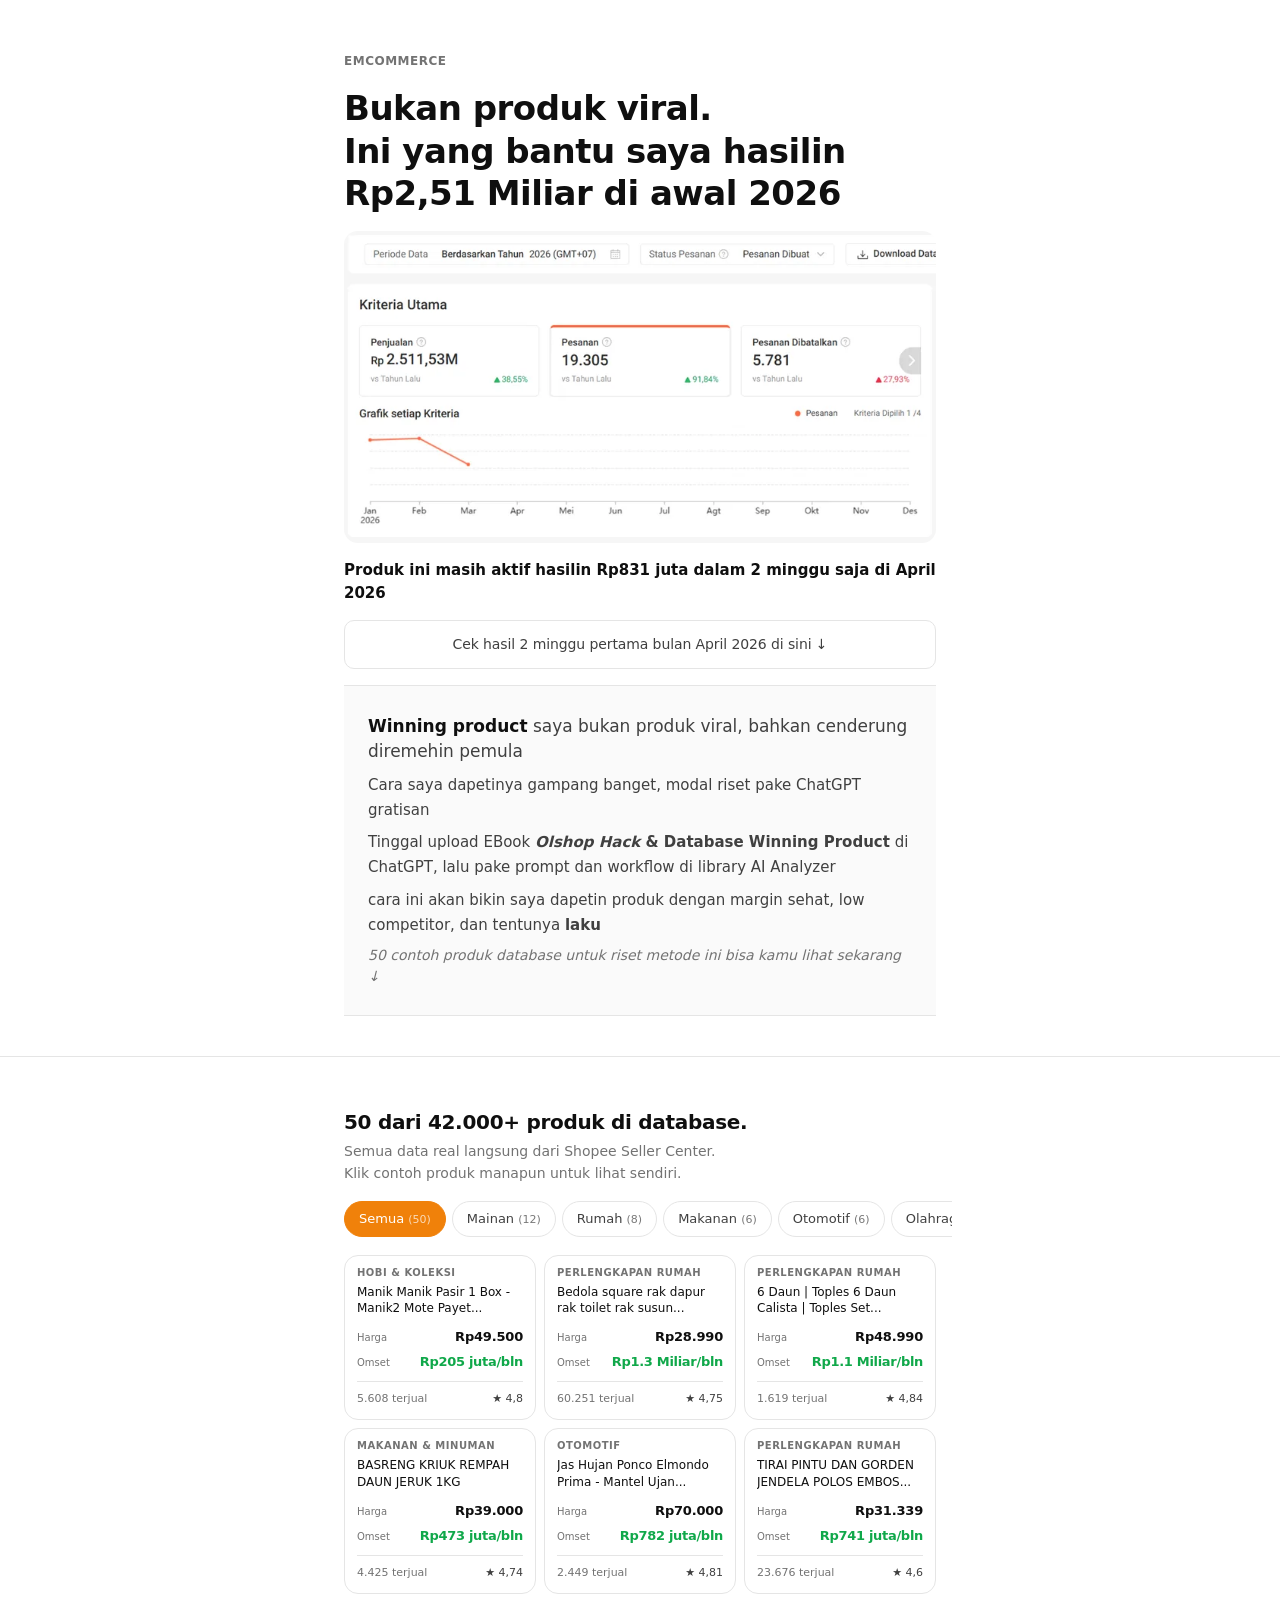
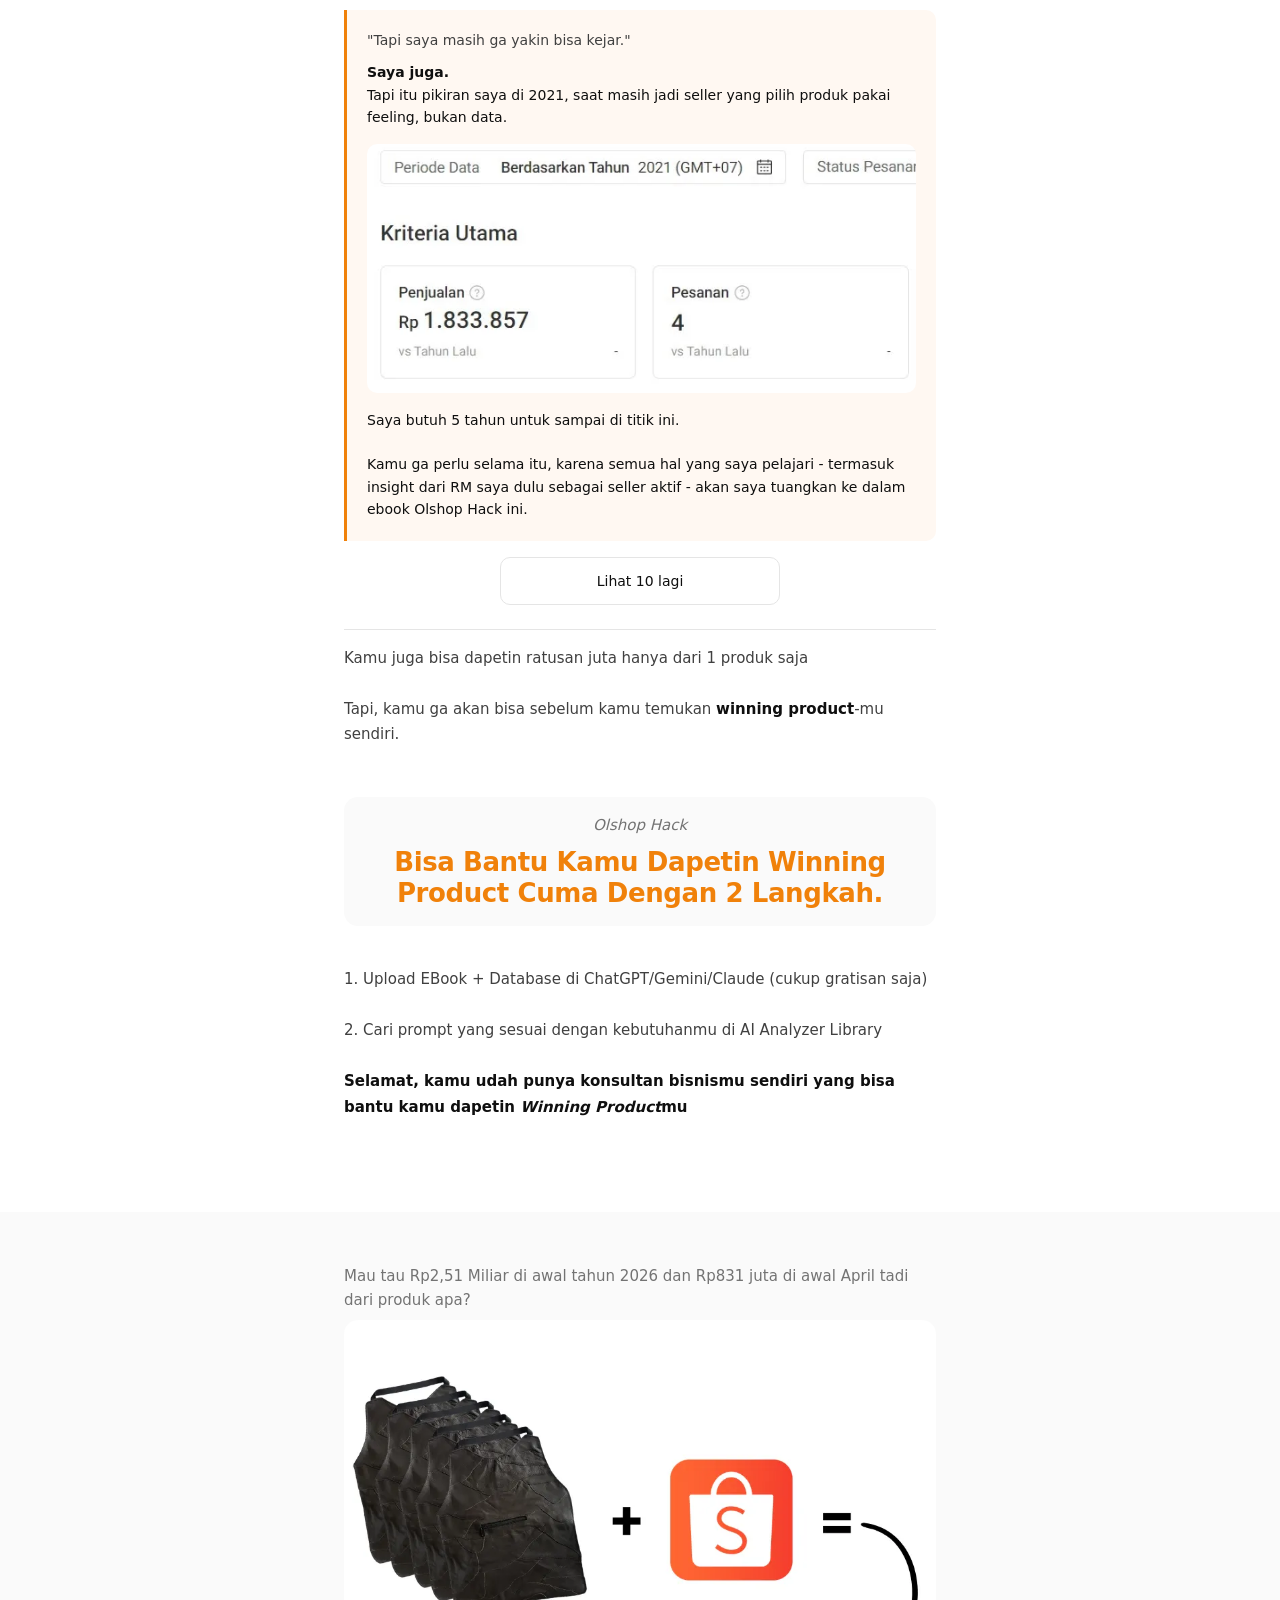
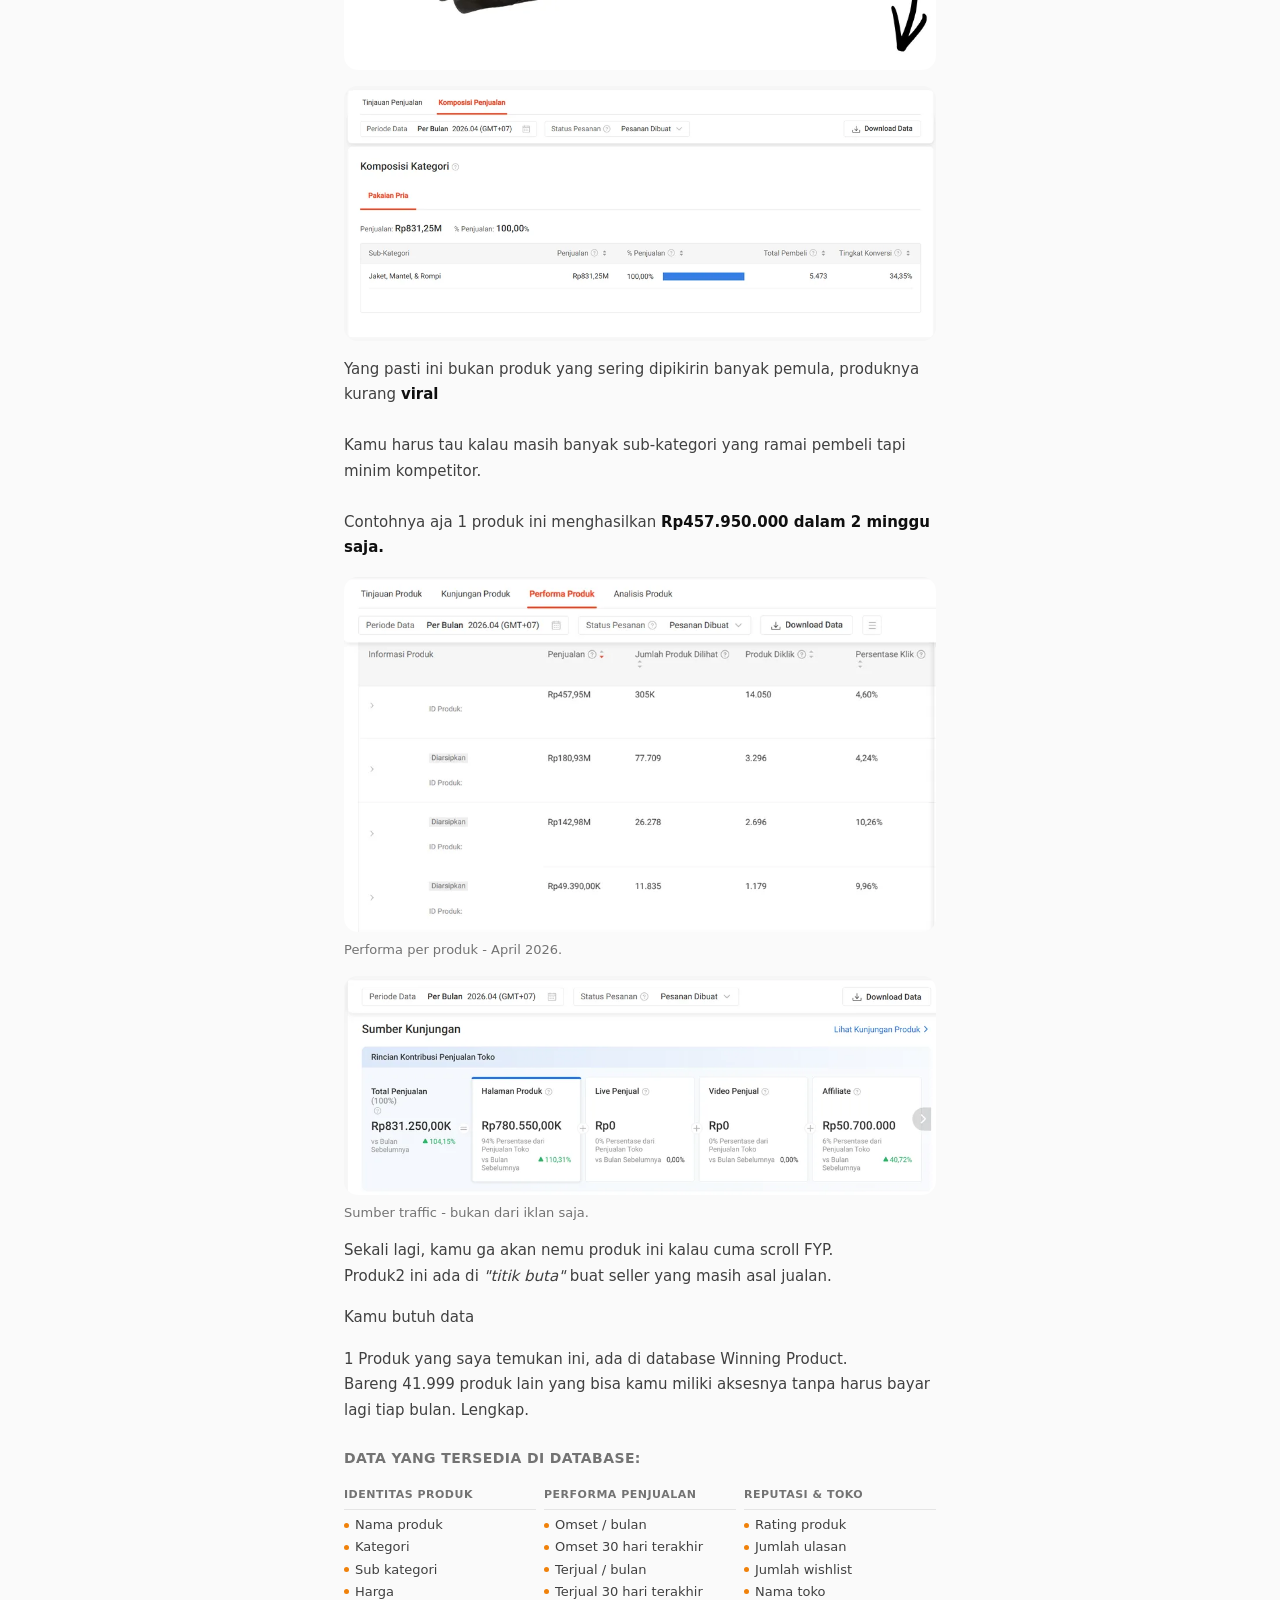
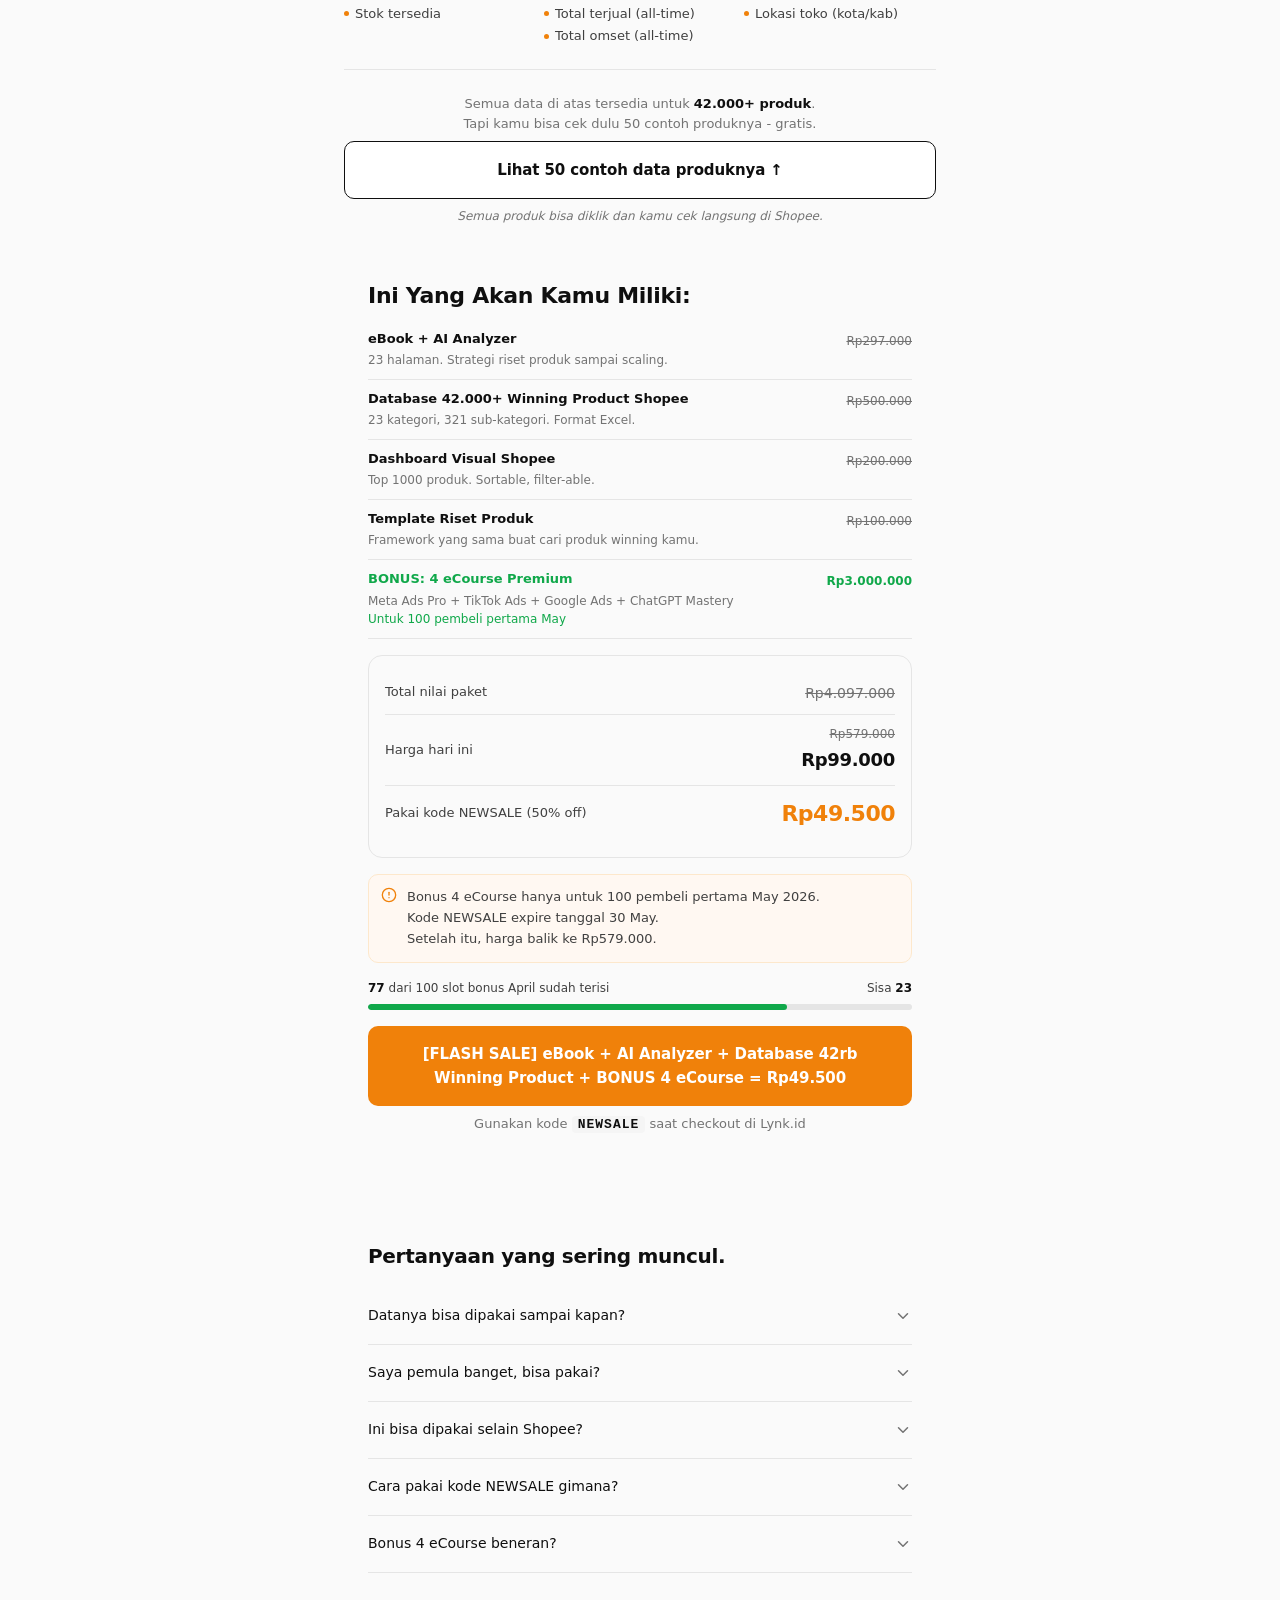
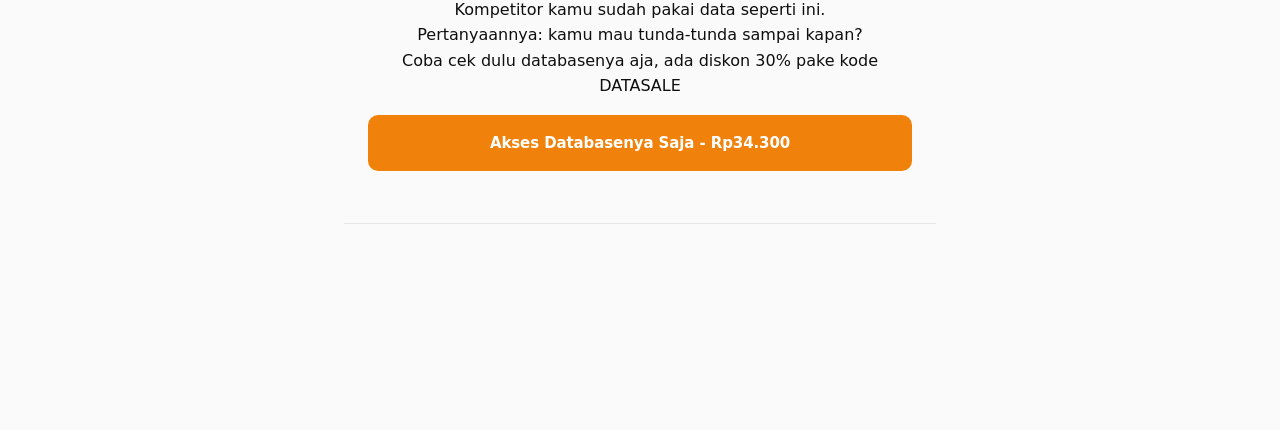
==== index.html @ 7cd9b86d "Update index.html" ====
<!DOCTYPE html>
<html lang="id">
<head>
  <meta charset="UTF-8">
  <meta name="viewport" content="width=device-width, initial-scale=1.0">
  <title>Olshop Hack 2026 - Data 42.000 Winning Product Shopee</title>
  <meta name="description" content="Dalam 2 minggu pertama April 2026, 1 sub-kategori hasilin Rp831 juta. Lihat 50 produk nyata dari database 42.000 Winning Product Shopee. Rp49.500 pakai kode NEWSALE.">

  <!-- Preload product data JSON -->
  <link rel="preload" href="/assets/products_data.json" as="fetch" crossorigin="anonymous">

  <!-- Critical inline CSS - hero renders instantly -->
  <style>
    :root{
      --color-neutral-900:#0f0f0f;
      --color-neutral-700:#404040;
      --color-neutral-500:#737373;
      --color-neutral-200:#e5e5e5;
      --color-neutral-100:#f5f5f5;
      --color-neutral-50:#fafafa;
      --color-white:#ffffff;
      --color-accent:#f0810a;
      --color-accent-dark:#c76908;
      --color-success:#10a84a;
      --space-xs:4px;
      --space-sm:8px;
      --space-md:16px;
      --space-lg:24px;
      --space-xl:28px;
      --space-2xl:44px;
      --font:system-ui,-apple-system,BlinkMacSystemFont,'Segoe UI',sans-serif;
      --radius-sm:6px;
      --radius-md:10px;
      --radius-lg:14px;
    }
    *,*::before,*::after{box-sizing:border-box;margin:0;padding:0}
    html{-webkit-text-size-adjust:100%;scroll-behavior:smooth}
    body{font-family:var(--font);font-size:16px;line-height:1.6;color:var(--color-neutral-700);background:var(--color-white);-webkit-font-smoothing:antialiased;overflow-x:hidden}
    a{color:inherit;text-decoration:none}
    button{font-family:var(--font);cursor:pointer;border:none;background:none}
    img{max-width:100%;height:auto;display:block}

    /* Container */
    .container{max-width:480px;margin:0 auto;padding:0 var(--space-md)}
    @media(min-width:769px){.container{max-width:640px;padding:0 var(--space-lg)}}

    /* Sticky nav */
    #stickyNav{position:fixed;top:0;left:0;right:0;z-index:100;background:rgba(255,255,255,0.96);backdrop-filter:blur(8px);-webkit-backdrop-filter:blur(8px);border-bottom:1px solid var(--color-neutral-200);padding:10px var(--space-md);display:flex;align-items:center;justify-content:space-between;transform:translateY(-100%);transition:transform 0.2s ease}
    #stickyNav.visible{transform:translateY(0)}
    .nav-logo{font-size:13px;font-weight:700;letter-spacing:-0.2px;color:var(--color-neutral-900)}
    #navCta{background:var(--color-accent);color:var(--color-white);font-size:12px;font-weight:600;padding:8px 14px;border-radius:var(--radius-sm);letter-spacing:-0.1px}
    #navCta:focus-visible{outline:2px solid var(--color-accent);outline-offset:2px}

    /* Hero */
    .hero{padding:32px 0 28px;border-bottom:1px solid var(--color-neutral-200)}
    .hero__logo{font-size:12px;font-weight:700;letter-spacing:0.5px;text-transform:uppercase;color:var(--color-neutral-500);margin-bottom:var(--space-md);display:block}
    .hero__headline{font-size:26px;font-weight:700;line-height:1.25;letter-spacing:-0.5px;color:var(--color-neutral-900);margin-bottom:var(--space-md)}
    @media(min-width:769px){.hero__headline{font-size:34px}}

    /* Proof callout box */
    .hero__proof{border:1px solid var(--color-neutral-200);border-left:4px solid var(--color-accent);border-radius:var(--radius-md);padding:var(--space-sm) var(--space-md);margin-bottom:var(--space-md);background:var(--color-neutral-50)}
    .hero__proof-number{font-size:36px;font-weight:700;letter-spacing:-1px;color:var(--color-accent);line-height:1;display:block;margin-bottom:4px}
    @media(min-width:769px){.hero__proof-number{font-size:44px}}
    .hero__proof-sub{font-size:14px;color:var(--color-neutral-700);font-weight:500;margin-bottom:4px}
    .hero__proof-tag{font-size:12px;color:var(--color-neutral-500)}

    /* Sub-copy */
    .hero__subcopy{font-size:15px;line-height:1.65;color:var(--color-neutral-700);margin-bottom:var(--space-md)}

    /* Buttons */
    .btn{display:block;width:100%;padding:16px 20px;border-radius:var(--radius-md);font-size:15px;font-weight:600;text-align:center;transition:opacity 0.15s ease,transform 0.1s ease;letter-spacing:-0.1px;cursor:pointer}
    .btn:active{transform:scale(0.98);opacity:0.9}
    .btn:focus-visible{outline:2px solid var(--color-accent);outline-offset:2px}
    .btn--primary{background:var(--color-accent);color:var(--color-white);border:none}
    .btn--primary:hover{background:var(--color-accent-dark)}

    /* Micro nudge */
    .hero__nudge{font-size:12px;color:var(--color-neutral-500);text-align:center;display:block;margin-top:var(--space-sm);font-style:italic}

    /* Screenshots */
    .hero__screenshot{width:100%;border-radius:var(--radius-lg);margin-bottom:var(--space-md)}
    .hero__screenshot-caption{font-size:15px;font-weight:600;color:var(--color-neutral-900);line-height:1.5;margin-bottom:var(--space-md);display:block}
    .objection-card__screenshot{width:100%;border-radius:var(--radius-md);margin:var(--space-md) 0}

    /* Section base */
    .section{padding:var(--space-xl) 0}
    .section--alt{background:var(--color-neutral-50)}

    /* content-visibility for below-fold sections */
    .footer{content-visibility:auto;contain-intrinsic-size:auto 180px}

    /* card-hidden used by JS */
    .card-hidden{display:none!important}
    /* Contrast statement block */
    .contrast-statement{margin:var(--space-md) 0;padding:var(--space-md);background:var(--color-neutral-50);border-radius:var(--radius-lg);text-align:center}
    .contrast-statement__problem{font-size:15px;color:var(--color-neutral-500);margin-bottom:10px;font-style:italic}
    .contrast-statement__problem em{font-style:normal}
    .contrast-statement__solution{font-size:22px;font-weight:700;color:var(--color-accent);letter-spacing:-0.4px;line-height:1.2}
    @media(min-width:769px){.contrast-statement__solution{font-size:26px}}

    /* ===== DATABASE LIST (new) ===== */
    .db-list-section{margin:var(--space-lg) 0}
    .db-list-section__title{font-size:14px;font-weight:600;color:var(--color-neutral-500);letter-spacing:.4px;text-transform:uppercase;margin-bottom:var(--space-md)}
    .db-columns{display:grid;grid-template-columns:1fr 1fr;gap:var(--space-sm)}
    @media(min-width:769px){.db-columns{grid-template-columns:repeat(3,1fr)}}
    .db-col__label{font-size:11px;font-weight:700;letter-spacing:.5px;text-transform:uppercase;color:var(--color-neutral-500);margin-bottom:6px;padding-bottom:6px;border-bottom:1px solid var(--color-neutral-200)}
    .db-col__items{display:flex;flex-direction:column;gap:4px}
    .db-col__item{font-size:13px;color:var(--color-neutral-700);display:flex;align-items:center;gap:6px;line-height:1.4}
    .db-col__item::before{content:'';display:inline-block;width:5px;height:5px;border-radius:50%;background:var(--color-accent);flex-shrink:0}
    .db-col__item.db-col__item--muted{color:var(--color-neutral-500);font-style:italic}
    .db-col__item.db-col__item--muted::before{background:var(--color-neutral-300)}

    /* ===== CTA to demo (new) ===== */
    .reveal-demo-cta{margin-top:var(--space-lg);padding-top:var(--space-lg);border-top:1px solid var(--color-neutral-200)}
    .reveal-demo-cta__eyebrow{font-size:13px;color:var(--color-neutral-500);text-align:center;margin-bottom:var(--space-sm);line-height:1.5}
    .reveal-demo-cta__eyebrow strong{color:var(--color-neutral-900)}
    .btn--ghost-dark{display:block;width:100%;padding:16px 20px;border-radius:var(--radius-md);font-size:15px;font-weight:600;text-align:center;transition:border-color .15s,background .15s,transform .1s;letter-spacing:-0.1px;cursor:pointer;color:var(--color-neutral-900);border:1.5px solid var(--color-neutral-900);background:var(--color-white)}
    .btn--ghost-dark:hover{background:var(--color-neutral-50)}
    .btn--ghost-dark:active{transform:scale(.98)}
    .reveal-demo-cta__nudge{font-size:12px;color:var(--color-neutral-500);text-align:center;display:block;margin-top:var(--space-sm);font-style:italic}
  </style>

  <!-- Meta Pixel - fires after window.load so it does not block LCP -->
  <script>
    window.addEventListener('load', function() {
      !function(f,b,e,v,n,t,s){if(f.fbq)return;n=f.fbq=function(){n.callMethod?n.callMethod.apply(n,arguments):n.queue.push(arguments)};if(!f._fbq)f._fbq=n;n.push=n;n.loaded=!0;n.version='2.0';n.queue=[];t=b.createElement(e);t.async=!0;t.src=v;s=b.getElementsByTagName(e)[0];s.parentNode.insertBefore(t,s)}(window,document,'script','https://connect.facebook.net/en_US/fbevents.js');
      fbq('init','2177371456363308');
      fbq('track','PageView');
    });
  </script>
  <noscript><img height="1" width="1" style="display:none" src="https://www.facebook.com/tr?id=2177371456363308&ev=PageView&noscript=1" alt=""></noscript>
</head>
<body>

<!-- ===== STICKY NAV ===== -->
<nav id="stickyNav" aria-label="Navigasi utama">
  <span class="nav-logo">emCommerce</span>
  <a href="https://lynk.id/emcommerce/0z9gekkdoggl" id="navCta" role="button">Ambil - Rp49.500</a>
</nav>

<!-- ===== SECTION 1: HERO (button "50 contoh produk" DIHAPUS dari sini) ===== -->
<section class="hero" aria-label="Hero">
  <div class="container">
    <span class="hero__logo">emCommerce</span>

    <h1 class="hero__headline">
      Bukan produk viral.<br>Ini yang bantu saya hasilin<br> Rp2,51 Miliar di awal 2026
    </h1>

    <img src="/assets/img/MTD_21_Apr.webp" alt="Dashboard Shopee YTD 2026 Rp2.51 Miliar" class="hero__screenshot" loading="eager" fetchpriority="high" width="780" height="412">

    <p class="hero__screenshot-caption">Produk ini masih aktif hasilin Rp831 juta dalam 2 minggu saja di April 2026</p>
    <a href="#revealSection" class="btn btn--ghost" style="display:block;width:100%;padding:12px 20px;border-radius:var(--radius-md);font-size:14px;font-weight:500;text-align:center;color:var(--color-neutral-700);border:1px solid var(--color-neutral-200);background:var(--color-white);margin-bottom:var(--space-md);letter-spacing:-0.1px;transition:border-color .15s,background .15s;" onmouseover="this.style.borderColor='var(--color-neutral-900)';this.style.background='var(--color-neutral-50)'" onmouseout="this.style.borderColor='var(--color-neutral-200)';this.style.background='var(--color-white)'">Cek hasil 2 minggu pertama bulan April 2026 di sini ↓</a>

<!-- ===== BRIDGING STRIP: Hero → Demo (explain mekanisme) ===== -->
<section class="bridge-strip" aria-label="Penjelasan metode">
  <div class="container">
    <p class="bridge-strip__claim"><strong>Winning product</strong> saya bukan produk viral, bahkan cenderung diremehin pemula</p>
    <p class="bridge-strip__body">Cara saya dapetinya gampang banget, modal riset pake ChatGPT gratisan</p>
    <p class="bridge-strip__body">Tinggal upload EBook <strong><i>Olshop Hack</i> & Database Winning Product</strong> di ChatGPT, lalu pake prompt dan workflow di library AI Analyzer</p>
    <p class="bridge-strip__body">cara ini akan bikin saya dapetin produk dengan margin sehat, low competitor, dan tentunya <strong>laku</strong></p>
    <p class="bridge-strip__cta-text">50 contoh produk database untuk riset metode ini bisa kamu lihat sekarang ↓</p>
  </div>
</section>

  </div>
</section>
  
<!-- ===== SECTION 2: DEMO + OBJECTION WOVEN ===== -->
<section class="section" id="gridSection" aria-label="50 Hidden Gems">
  <div class="container">

    <!-- Intro copy -->
    <div class="demo-intro">
      <h2 class="demo-intro__title">50 dari 42.000+ produk di database.</h2>
      <p class="demo-intro__sub">Semua data real langsung dari Shopee Seller Center.<br>Klik contoh produk manapun untuk lihat sendiri.</p>
    </div>

    <!-- Category filter chips -->
    <div class="chips-scroll" role="navigation" aria-label="Filter kategori">
      <div class="chips-row">
        <button class="chip active" data-cat="semua" aria-pressed="true">Semua <span class="chip__count">(50)</span></button>
        <button class="chip" data-cat="mainan" aria-pressed="false">Mainan <span class="chip__count">(12)</span></button>
        <button class="chip" data-cat="rumah" aria-pressed="false">Rumah <span class="chip__count">(8)</span></button>
        <button class="chip" data-cat="makanan" aria-pressed="false">Makanan <span class="chip__count">(6)</span></button>
        <button class="chip" data-cat="otomotif" aria-pressed="false">Otomotif <span class="chip__count">(6)</span></button>
        <button class="chip" data-cat="olahraga" aria-pressed="false">Olahraga <span class="chip__count">(4)</span></button>
        <button class="chip" data-cat="muslim" aria-pressed="false">Muslim <span class="chip__count">(4)</span></button>
        <button class="chip" data-cat="fashion" aria-pressed="false">Fashion <span class="chip__count">(4)</span></button>
        <button class="chip" data-cat="alat-tulis" aria-pressed="false">Alat Tulis <span class="chip__count">(3)</span></button>
        <button class="chip" data-cat="kesehatan" aria-pressed="false">Kesehatan <span class="chip__count">(3)</span></button>
      </div>
    </div>

    <!-- Product grid -->
    <div class="product-grid" id="productGrid" aria-label="Daftar produk"></div>

    <!-- Objection card #1 - appears after tier 1 (6 cards) -->
    <div class="objection-card" id="objection1" aria-label="Bantahan keberatan 1">
      <p class="objection-card__thought">"Tapi saya masih ga yakin bisa kejar."</p>
      <p class="objection-card__rebuttal"><strong>Saya juga.</strong><br>
      Tapi itu pikiran saya di 2021, saat masih jadi seller yang pilih produk pakai feeling, bukan data.</p>
      <img src="/assets/img/2021.webp" alt="Dashboard Shopee 2021" class="objection-card__screenshot" loading="lazy" width="800" height="450">
      <p class="objection-card__rebuttal" style="margin-top:12px">Saya butuh 5 tahun untuk sampai di titik ini.<br><br>
      Kamu ga perlu selama itu, karena semua hal yang saya pelajari - termasuk insight dari RM saya dulu sebagai seller aktif - akan saya tuangkan ke dalam ebook Olshop Hack ini.</p>
    </div>

    <!-- Load more button (tier 1 -> 16) -->
    <button type="button" class="btn-load-more" id="loadMoreBtn" aria-label="Lihat lebih banyak produk">Lihat 10 lagi</button>

    <!-- Paywall teaser - appears after all 50 shown -->
    <div class="paywall" id="paywallBlock" aria-label="Akses penuh database">
      <div class="paywall__inner">
        <div class="paywall__lock" aria-hidden="true">
          <svg width="28" height="28" viewBox="0 0 24 24" fill="none" stroke="currentColor" stroke-width="2" stroke-linecap="round" stroke-linejoin="round"><rect x="3" y="11" width="18" height="11" rx="2"/><path d="M7 11V7a5 5 0 0 1 10 0v4"/></svg>
        </div>
        <p class="paywall__count">41.950 produk lagi terkunci</p>
        <p class="paywall__sub">Semua kategori. Semua sub-kategori.<br>Semua data omzet, toko, lokasi.</p>
        <a href="https://lynk.id/emcommerce/0z9gekkdoggl" class="btn btn--primary" id="paywallCta" role="button">Unlock Semua - Rp49.500</a>
        <p class="paywall__code">Pakai kode <strong>NEWSALE</strong></p>
      </div>
    </div>
    
    <!-- ===== BRIDGE: Winning Product + Contrast (relocated from hero) ===== -->
    <div class="bridge-block" aria-label="Insight winning product">
      <p class="bridge-block__copy">
        Kamu juga bisa dapetin ratusan juta hanya dari 1 produk saja<br><br>
        Tapi, kamu ga akan bisa sebelum kamu temukan <strong>winning product</strong>-mu sendiri.
      </p><br>
      <div class="contrast-statement">
        <p class="contrast-statement__problem">Olshop Hack</p>
        <p class="contrast-statement__solution">Bisa Bantu Kamu Dapetin Winning Product Cuma Dengan 2 Langkah.</p>
      </div><br>
      <p class="bridge-block__copy">
        1. Upload EBook + Database di ChatGPT/Gemini/Claude (cukup gratisan saja)<br><br>
        2. Cari prompt yang sesuai dengan kebutuhanmu di AI Analyzer Library<br><br>
        <strong>Selamat, kamu udah punya konsultan bisnismu sendiri yang bisa bantu kamu dapetin <i>Winning Product</i>mu </strong><br>
      </p>
    </div>

  </div>
</section>

<!-- ===== SECTION 3: REVEAL (expanded) ===== -->
<section class="section section--alt" id="revealSection" aria-label="Reveal kategori">
  <div class="container">

    <p class="reveal__callback">Mau tau Rp2,51 Miliar di awal tahun 2026 dan Rp831 juta di awal April tadi dari produk apa?</p>

    <img src="/assets/img/rompi.webp" alt="Produk rompi terlaris Shopee 2026" class="hero__screenshot" loading="lazy" width="880" height="520">

    <img src="/assets/img/Produk_April.webp" alt="Komposisi penjualan produk April 2026" class="hero__screenshot" loading="lazy" width="879" height="528">

    <!-- Relocated subcopy: anti-FYP positioning -->
    <p class="reveal__subcopy">
      Yang pasti ini bukan produk yang sering dipikirin banyak pemula, produknya kurang <strong>viral</strong><br><br>
      Kamu harus tau kalau masih banyak sub-kategori yang ramai pembeli tapi minim kompetitor.<br><br>
      Contohnya aja 1 produk ini menghasilkan <strong>Rp457.950.000 dalam 2 minggu saja.</strong>
    </p>

    <!-- Relocated screenshot: per-product performance -->
    <img src="/assets/img/Produk_list_April.webp" alt="Performa per produk April 2026" class="hero__screenshot" loading="lazy" width="879" height="528">
    <p class="reveal__caption">Performa per produk - April 2026.</p>

    <!-- Relocated screenshot: traffic source -->
    <img src="/assets/img/Sumber_kunjungan_April.webp" alt="Sumber kunjungan penjualan April 2026" class="hero__screenshot" loading="lazy" width="1017" height="376">
    <p class="reveal__caption">Sumber traffic - bukan dari iklan saja.</p>

    <!-- Insight pivot -->
    <div class="reveal__insight">
      <p>Sekali lagi, kamu ga akan nemu produk ini kalau cuma scroll FYP.<br>
      Produk2 ini ada di <i>"titik buta"</i> buat seller yang masih asal jualan.</p>
      <p>Kamu butuh data<br>
      <p>1 Produk yang saya temukan ini, ada di database Winning Product.<br>
      Bareng 41.999 produk lain yang bisa kamu miliki aksesnya tanpa harus bayar lagi tiap bulan. Lengkap.</p>
    </div>

    <!-- ===== DATABASE LIST (dari kolom aktual Database_Shopee.xlsx) ===== -->
    <div class="db-list-section" aria-label="Data yang tersedia di database">
      <p class="db-list-section__title">Data yang tersedia di database:</p>
      <div class="db-columns">

        <div>
          <p class="db-col__label">Identitas Produk</p>
          <div class="db-col__items">
            <span class="db-col__item">Nama produk</span>
            <span class="db-col__item">Kategori</span>
            <span class="db-col__item">Sub kategori</span>
            <span class="db-col__item">Harga</span>
            <span class="db-col__item">Stok tersedia</span>
          </div>
        </div>

        <div>
          <p class="db-col__label">Performa Penjualan</p>
          <div class="db-col__items">
            <span class="db-col__item">Omset / bulan</span>
            <span class="db-col__item">Omset 30 hari terakhir</span>
            <span class="db-col__item">Terjual / bulan</span>
            <span class="db-col__item">Terjual 30 hari terakhir</span>
            <span class="db-col__item">Total terjual (all-time)</span>
            <span class="db-col__item">Total omset (all-time)</span>
          </div>
        </div>

        <div>
          <p class="db-col__label">Reputasi & Toko</p>
          <div class="db-col__items">
            <span class="db-col__item">Rating produk</span>
            <span class="db-col__item">Jumlah ulasan</span>
            <span class="db-col__item">Jumlah wishlist</span>
            <span class="db-col__item">Nama toko</span>
            <span class="db-col__item">Lokasi toko (kota/kab)</span>
          </div>
        </div>

      </div>
    </div>
    <!-- ===== END DATABASE LIST ===== -->

    <!-- ===== CTA TO DEMO (NEW - moved from hero) ===== -->
    <div class="reveal-demo-cta">
      <p class="reveal-demo-cta__eyebrow">Semua data di atas tersedia untuk <strong>42.000+ produk</strong>.<br>Tapi kamu bisa cek dulu 50 contoh produknya - gratis.</p>
      <a href="#gridSection" class="btn--ghost-dark" role="button">Lihat 50 contoh data produknya ↑</a>
      <span class="reveal-demo-cta__nudge">Semua produk bisa diklik dan kamu cek langsung di Shopee.</span>
    </div>
   
<!-- ===== SECTION 4: VALUE STACK + PRICE ===== -->
<section class="section" aria-label="Nilai dan harga">
  <div class="container">

    <h2 class="value__title">Ini Yang Akan Kamu Miliki:</h2>

    <ul class="value-list" aria-label="Daftar isi paket">
      <li class="value-item">
        <div class="value-item__info">
          <p class="value-item__name">eBook + AI Analyzer</p>
          <p class="value-item__desc">23 halaman. Strategi riset produk sampai scaling.</p>
        </div>
        <span class="value-item__price">Rp297.000</span>
      </li>
      <li class="value-item">
        <div class="value-item__info">
          <p class="value-item__name">Database 42.000+ Winning Product Shopee</p>
          <p class="value-item__desc">23 kategori, 321 sub-kategori. Format Excel.</p>
        </div>
        <span class="value-item__price">Rp500.000</span>
      </li>
      <li class="value-item">
        <div class="value-item__info">
          <p class="value-item__name">Dashboard Visual Shopee</p>
          <p class="value-item__desc">Top 1000 produk. Sortable, filter-able.</p>
        </div>
        <span class="value-item__price">Rp200.000</span>
      </li>
      <li class="value-item">
        <div class="value-item__info">
          <p class="value-item__name">Template Riset Produk</p>
          <p class="value-item__desc">Framework yang sama buat cari produk winning kamu.</p>
        </div>
        <span class="value-item__price">Rp100.000</span>
      </li>
      <li class="value-item value-item--bonus">
        <div class="value-item__info">
          <p class="value-item__name">BONUS: 4 eCourse Premium</p>
          <p class="value-item__desc">Meta Ads Pro + TikTok Ads + Google Ads + ChatGPT Mastery<br><em>Untuk 100 pembeli pertama May</em></p>
        </div>
        <span class="value-item__price value-item__price--bonus">Rp3.000.000</span>
      </li>
    </ul>

    <!-- Price block -->
    <div class="price-block" aria-label="Harga paket">
      <div class="price-block__row">
        <span class="price-block__label">Total nilai paket</span>
        <span class="price-block__total">Rp4.097.000</span>
      </div>
      <div class="price-block__divider"></div>
      <div class="price-block__row">
        <span class="price-block__label">Harga hari ini</span>
        <div class="price-block__prices">
          <span class="price-block__strike">Rp579.000</span>
          <span class="price-block__current">Rp99.000</span>
        </div>
      </div>
      <div class="price-block__divider"></div>
      <div class="price-block__row price-block__row--highlight">
        <span class="price-block__label">Pakai kode NEWSALE (50% off)</span>
        <span class="price-block__final">Rp49.500</span>
      </div>
    </div>

    <!-- Urgency -->
    <div class="urgency-box" aria-live="polite">
      <svg width="16" height="16" viewBox="0 0 24 24" fill="none" stroke="currentColor" stroke-width="2" stroke-linecap="round" stroke-linejoin="round" aria-hidden="true"><circle cx="12" cy="12" r="10"/><line x1="12" y1="8" x2="12" y2="12"/><line x1="12" y1="16" x2="12.01" y2="16"/></svg>
      <p>Bonus 4 eCourse hanya untuk 100 pembeli pertama May 2026.<br>
      Kode NEWSALE expire tanggal 30 May.<br>
      Setelah itu, harga balik ke Rp579.000.</p>
    </div>

    <!-- Progress bar -->
    <div class="progress-wrap" aria-label="Sisa slot bonus">
      <div class="progress-label">
        <span><strong>77</strong> dari 100 slot bonus April sudah terisi</span>
        <span>Sisa <strong>23</strong></span>
      </div>
      <div class="progress-bar" role="progressbar" aria-valuenow="77" aria-valuemin="0" aria-valuemax="100">
        <div class="progress-fill"></div>
      </div>
    </div>

    <a href="https://lynk.id/emcommerce/0z9gekkdoggl" class="btn btn--primary" id="valueCta" role="button">
      [FLASH SALE] eBook + AI Analyzer + Database 42rb Winning Product + BONUS 4 eCourse = Rp49.500
    </a>
    <p class="promo-hint">Gunakan kode <strong>NEWSALE</strong> saat checkout di Lynk.id</p>
  </div>
</section>

<!-- ===== SECTION 5: FAQ + FINAL CTA ===== -->
<section class="section section--alt" aria-label="FAQ">
  <div class="container">

    <h2 class="faq__title">Pertanyaan yang sering muncul.</h2>

    <div class="faq-item">
      <button class="faq-q" aria-expanded="false">
        Datanya bisa dipakai sampai kapan?
        <svg class="faq-chevron" viewBox="0 0 24 24" fill="none" stroke="currentColor" stroke-width="2" stroke-linecap="round" stroke-linejoin="round" aria-hidden="true"><polyline points="6 9 12 15 18 9"/></svg>
      </button>
      <div class="faq-a">Akses selamanya. Sekali beli, file-nya jadi milik kamu. Update database akan dikirim berkala (gratis untuk buyer).</div>
    </div>

    <div class="faq-item">
      <button class="faq-q" aria-expanded="false">
        Saya pemula banget, bisa pakai?
        <svg class="faq-chevron" viewBox="0 0 24 24" fill="none" stroke="currentColor" stroke-width="2" stroke-linecap="round" stroke-linejoin="round" aria-hidden="true"><polyline points="6 9 12 15 18 9"/></svg>
      </button>
      <div class="faq-a">Bisa. eBook jelasin step-by-step dari nol. Kalau kamu bisa buka Excel, kamu bisa pakai database-nya.</div>
    </div>

    <div class="faq-item">
      <button class="faq-q" aria-expanded="false">
        Ini bisa dipakai selain Shopee?
        <svg class="faq-chevron" viewBox="0 0 24 24" fill="none" stroke="currentColor" stroke-width="2" stroke-linecap="round" stroke-linejoin="round" aria-hidden="true"><polyline points="6 9 12 15 18 9"/></svg>
      </button>
      <div class="faq-a">Frameworknya universal. Data spesifik Shopee, tapi cara analisa-nya bisa dipakai untuk Tokopedia, Lazada, TikTok Shop.</div>
    </div>

    <div class="faq-item">
      <button class="faq-q" aria-expanded="false">
        Cara pakai kode NEWSALE gimana?
        <svg class="faq-chevron" viewBox="0 0 24 24" fill="none" stroke="currentColor" stroke-width="2" stroke-linecap="round" stroke-linejoin="round" aria-hidden="true"><polyline points="6 9 12 15 18 9"/></svg>
      </button>
      <div class="faq-a">Klik tombol Ambil Sekarang di atas. Di halaman Lynk.id, masukkan kode NEWSALE di field voucher. Harga langsung turun 50% jadi Rp49.500.</div>
    </div>

    <div class="faq-item">
      <button class="faq-q" aria-expanded="false">
        Bonus 4 eCourse beneran?
        <svg class="faq-chevron" viewBox="0 0 24 24" fill="none" stroke="currentColor" stroke-width="2" stroke-linecap="round" stroke-linejoin="round" aria-hidden="true"><polyline points="6 9 12 15 18 9"/></svg>
      </button>
      <div class="faq-a">Beneran. Dikirim otomatis ke email bareng file utama. Gratis untuk 100 pembeli pertama di April 2026. Setelah itu bonus dihilangkan.</div>
    </div>

    <!-- Final push -->
    <div class="final-push">
      <p>Kompetitor kamu sudah pakai data seperti ini.<br>
      Pertanyaannya: kamu mau tunda-tunda sampai kapan?<br>
      Coba cek dulu databasenya aja, ada diskon 30% pake kode DATASALE<br>
      </p>
    </div>

    <a href="https://lynk.id/emcommerce/0z9gekkdoggl" class="btn btn--primary" id="finalCta" role="button">
      Akses Databasenya Saja - Rp34.300
    </a>

  </div>
</section>

<!-- ===== FOOTER ===== -->
<footer class="footer" aria-label="Footer">
  <div class="container">
    <p class="footer__logo">emCommerce</p>
    <p class="footer__copy">emCommerce &copy; 2026</p>
    <p class="footer__email"><a href="mailto:halo@emcommerce.online">halo@emcommerce.online</a></p>
    <p class="footer__links">
      <a href="#">Kebijakan Privasi</a>
      <span aria-hidden="true"> | </span>
      <a href="#">Syarat &amp; Ketentuan</a>
    </p>
  </div>
</footer>

<!-- ===== EXIT-INTENT POPUP ===== -->
<div id="promoOverlay" class="promo-overlay" aria-hidden="true" role="dialog" aria-modal="true" aria-label="Penawaran diskon">
  <div class="promo-sheet">
    <button id="promoClose" class="promo-close-btn" aria-label="Tutup popup">
      <svg width="14" height="14" viewBox="0 0 14 14" fill="none" stroke="currentColor" stroke-width="2" stroke-linecap="round" aria-hidden="true"><line x1="1" y1="1" x2="13" y2="13"/><line x1="13" y1="1" x2="1" y2="13"/></svg>
    </button>
    <span class="promo-badge">SPECIAL OFFER</span>
    <p class="promo-title">Diskon 50%</p>
    <p class="promo-body">Pakai kode promo ini saat checkout:</p>
    <div class="promo-code-box" id="promoCodeBox">
      <span class="promo-code-text">NEWSALE</span>
    </div>
    <button id="promoCopyBtn" class="promo-copy-btn">Salin Kode</button>
    <p class="promo-footnote">Berlaku untuk pembelian bulan May 2026.</p>
  </div>
</div>

<style>.demo-intro{margin-bottom:var(--space-md)}.demo-intro__title{font-size:20px;font-weight:700;color:var(--color-neutral-900);letter-spacing:-.3px;line-height:1.3;margin-bottom:6px}.demo-intro__sub{font-size:14px;color:var(--color-neutral-500);line-height:1.55}.chips-scroll{overflow-x:auto;-webkit-overflow-scrolling:touch;scrollbar-width:none;margin:0 -16px;padding:0 16px;margin-bottom:var(--space-md)}.chips-scroll::-webkit-scrollbar{display:none}.chips-row{display:flex;gap:6px;padding-bottom:2px;width:max-content}.chip{font-size:13px;font-weight:500;padding:7px 14px;border-radius:99px;border:1px solid var(--color-neutral-200);background:var(--color-white);color:var(--color-neutral-700);white-space:nowrap;transition:background .15s,color .15s,border-color .15s;cursor:pointer;min-height:36px}.chip:focus-visible{outline:2px solid var(--color-accent);outline-offset:2px}.chip.active{background:var(--color-accent);color:var(--color-white);border-color:var(--color-accent)}.chip__count{font-size:11px;opacity:.7}.product-grid{display:grid;grid-template-columns:1fr 1fr;gap:8px;margin-bottom:var(--space-md)}@media(min-width:769px){.product-grid{grid-template-columns:repeat(3,1fr)}.product-card.expanded{grid-column:span 3}}.product-card{border:1px solid var(--color-neutral-200);border-radius:var(--radius-lg);padding:12px;background:var(--color-white);cursor:pointer;transition:border-color .15s ease;overflow:hidden}.product-card:active{border-color:rgba(0,0,0,.2)}.product-card.expanded{border-color:var(--color-accent);grid-column:span 2}.card-category{font-size:10px;font-weight:600;letter-spacing:.5px;text-transform:uppercase;color:var(--color-neutral-500);margin-bottom:6px;line-height:1}.card-name{font-size:12px;font-weight:500;line-height:1.4;margin-bottom:10px;color:var(--color-neutral-900);display:-webkit-box;-webkit-line-clamp:2;-webkit-box-orient:vertical;overflow:hidden}.product-card.expanded .card-name{-webkit-line-clamp:unset;overflow:visible}.card-price-row,.card-omset-row{display:flex;justify-content:space-between;align-items:baseline;margin-bottom:4px}.card-price-label,.card-omset-label{font-size:10px;color:var(--color-neutral-500);font-weight:500}.card-price{font-size:13px;font-weight:600;color:var(--color-neutral-900);letter-spacing:-.2px}.card-omset{font-size:13px;font-weight:700;color:var(--color-success);letter-spacing:-.3px}.card-footer{display:flex;justify-content:space-between;font-size:11px;color:var(--color-neutral-500);margin-top:8px;padding-top:8px;border-top:1px solid var(--color-neutral-200)}.card-footer-rating{font-weight:500;color:var(--color-neutral-700)}.card-expanded-content{max-height:0;overflow:hidden;transition:max-height .22s ease-out,opacity .2s ease;opacity:0}.product-card.expanded .card-expanded-content{max-height:400px;opacity:1}.card-detail-row{display:flex;justify-content:space-between;align-items:center;font-size:12px;color:var(--color-neutral-700);padding:10px 0 0;gap:8px}.card-detail-label{color:var(--color-neutral-500);font-size:11px;flex-shrink:0}.card-nudge{font-size:11px;color:var(--color-neutral-500);padding:10px 0 12px;border-bottom:1px solid var(--color-neutral-200)}.card-actions{display:flex;gap:8px;padding-top:12px}.card-btn-shopee{flex:1;padding:10px;background:var(--color-accent);color:var(--color-white);border-radius:var(--radius-sm);font-size:13px;font-weight:600;text-align:center;display:flex;align-items:center;justify-content:center;cursor:pointer;min-height:44px}.card-btn-shopee:focus-visible{outline:2px solid var(--color-accent);outline-offset:2px}.card-btn-close{padding:10px 14px;background:transparent;color:var(--color-neutral-700);border:1px solid var(--color-neutral-200);border-radius:var(--radius-sm);font-size:13px;font-weight:500;cursor:pointer;min-height:44px}.card-btn-close:focus-visible{outline:2px solid var(--color-accent);outline-offset:2px}.objection-card{display:none;background:#fff8f2;border-left:3px solid var(--color-accent);border-radius:0 var(--radius-md) var(--radius-md) 0;padding:20px;margin-bottom:var(--space-md)}.objection-card.visible{display:block}.objection-card__thought{font-size:14px;color:var(--color-neutral-700);margin-bottom:10px;line-height:1.5}.objection-card__rebuttal{font-size:14px;color:var(--color-neutral-900);line-height:1.6}.btn-load-more{display:block;width:100%;max-width:280px;margin:8px auto 16px;padding:14px 20px;background:transparent;color:var(--color-neutral-900);border:1px solid var(--color-neutral-200);border-radius:var(--radius-md);font-size:14px;font-weight:500;cursor:pointer;font-family:var(--font);transition:border-color .15s,background .15s;text-align:center;min-height:48px}.btn-load-more:hover{border-color:var(--color-neutral-900);background:var(--color-neutral-50)}.btn-load-more:focus-visible{outline:2px solid var(--color-accent);outline-offset:2px}.paywall{display:none;margin-top:var(--space-md);border:1px solid var(--color-neutral-200);border-radius:var(--radius-lg);overflow:hidden}.paywall.visible{display:block}.paywall__inner{padding:var(--space-lg) var(--space-md);text-align:center}.paywall__lock{color:var(--color-neutral-500);margin-bottom:var(--space-md);display:flex;justify-content:center}.paywall__count{font-size:20px;font-weight:700;color:var(--color-neutral-900);letter-spacing:-.3px;margin-bottom:8px}.paywall__sub{font-size:14px;color:var(--color-neutral-500);margin-bottom:var(--space-md);line-height:1.55}.paywall__code{font-size:13px;color:var(--color-neutral-500);margin-top:var(--space-sm)}.paywall__code strong{color:var(--color-neutral-900);background:var(--color-neutral-100);padding:2px 6px;border-radius:4px;font-family:monospace;letter-spacing:1px}.reveal__callback{font-size:15px;color:var(--color-neutral-500);margin-bottom:var(--space-sm)}.reveal__answer{margin-bottom:var(--space-lg);text-align:center}.reveal__product{font-size:38px;font-weight:700;letter-spacing:-1px;color:var(--color-accent);line-height:1.1;margin-bottom:4px}.reveal__location{font-size:24px;font-weight:700;color:var(--color-neutral-900);letter-spacing:-.5px}@media(min-width:769px){.reveal__product{font-size:44px}.reveal__location{font-size:28px}}.reveal__data-table{border:1px solid var(--color-neutral-200);border-radius:var(--radius-lg);overflow:hidden;margin-bottom:var(--space-lg);background:var(--color-white)}.data-table__header{display:flex;justify-content:space-between;align-items:center;padding:10px 16px;background:var(--color-neutral-100);border-bottom:1px solid var(--color-neutral-200)}.data-table__label{font-size:11px;font-weight:600;letter-spacing:.5px;text-transform:uppercase;color:var(--color-neutral-500)}.data-table__period{font-size:11px;color:var(--color-neutral-500)}.data-table__row{display:flex;justify-content:space-between;align-items:center;padding:11px 16px;border-bottom:1px solid var(--color-neutral-100);gap:var(--space-md)}.data-table__row:last-child{border-bottom:none}.data-table__key{font-size:12px;color:var(--color-neutral-500);flex-shrink:0}.data-table__val{font-size:13px;font-weight:500;color:var(--color-neutral-900);text-align:right}.data-table__val--accent{color:var(--color-success);font-weight:700;font-size:15px}.reveal__breakdown{background:var(--color-neutral-50);border-radius:var(--radius-lg);padding:var(--space-lg);margin-bottom:var(--space-lg);text-align:center}.reveal__breakdown-intro{font-size:14px;color:var(--color-neutral-700);margin-bottom:var(--space-md);line-height:1.55}.reveal__breakdown-stat{margin-bottom:8px}.reveal__breakdown-number{display:block;font-size:32px;font-weight:700;letter-spacing:-1px;color:var(--color-success);line-height:1;margin-bottom:4px}.reveal__breakdown-period{font-size:13px;color:var(--color-neutral-500)}.reveal__breakdown-meta{font-size:13px;color:var(--color-neutral-700);line-height:1.5}.reveal__insight{font-size:15px;line-height:1.7;color:var(--color-neutral-700);margin-bottom:var(--space-lg)}.reveal__insight p+p{margin-top:var(--space-md)}.value__title{font-size:22px;font-weight:700;letter-spacing:-.3px;color:var(--color-neutral-900);margin-bottom:var(--space-md)}.value-list{list-style:none;padding:0;margin-bottom:var(--space-md)}.value-item{display:flex;justify-content:space-between;align-items:flex-start;padding:10px 0;border-bottom:1px solid var(--color-neutral-200);gap:var(--space-md)}.value-item:first-child{padding-top:0}.value-item__info{flex:1}.value-item__name{font-size:13px;font-weight:600;color:var(--color-neutral-900);margin-bottom:3px;line-height:1.4}.value-item__desc{font-size:12px;color:var(--color-neutral-500);line-height:1.5}.value-item__price{font-size:12px;color:var(--color-neutral-500);text-decoration:line-through;white-space:nowrap;flex-shrink:0;font-weight:500;padding-top:2px}.value-item--bonus .value-item__name{color:var(--color-success)}.value-item--bonus .value-item__desc em{color:var(--color-success);font-style:normal;font-weight:500}.value-item__price--bonus{text-decoration:none;color:var(--color-success);font-weight:700}.price-block{background:var(--color-neutral-50);border:1px solid var(--color-neutral-200);border-radius:var(--radius-lg);padding:var(--space-md);margin-bottom:var(--space-md)}.price-block__row{display:flex;justify-content:space-between;align-items:center;padding:10px 0;gap:var(--space-md)}.price-block__label{font-size:13px;color:var(--color-neutral-700);flex:1}.price-block__total{font-size:14px;font-weight:500;color:var(--color-neutral-500);text-decoration:line-through}.price-block__prices{display:flex;flex-direction:column;align-items:flex-end;gap:2px}.price-block__strike{font-size:12px;text-decoration:line-through;color:var(--color-neutral-500)}.price-block__current{font-size:18px;font-weight:700;color:var(--color-neutral-900);letter-spacing:-.3px}.price-block__final{font-size:22px;font-weight:700;color:var(--color-accent);letter-spacing:-.5px}.price-block__divider{height:1px;background:var(--color-neutral-200)}.urgency-box{display:flex;gap:10px;align-items:flex-start;background:#fff8f2;border:1px solid #fde8cc;border-radius:var(--radius-md);padding:12px;margin-bottom:var(--space-md);color:var(--color-accent)}.urgency-box p{font-size:13px;line-height:1.6;color:var(--color-neutral-700)}.progress-wrap{margin-bottom:var(--space-md)}.progress-label{display:flex;justify-content:space-between;font-size:12px;color:var(--color-neutral-700);margin-bottom:6px}.progress-label strong{color:var(--color-neutral-900)}.progress-bar{height:6px;background:var(--color-neutral-200);border-radius:99px;overflow:hidden}.progress-fill{height:100%;width:77%;background:var(--color-success);border-radius:99px}.promo-hint{font-size:13px;color:var(--color-neutral-500);text-align:center;margin-top:var(--space-sm)}.promo-hint strong{color:var(--color-neutral-900);background:var(--color-neutral-100);padding:1px 6px;border-radius:4px;font-family:monospace;letter-spacing:1px}.faq__title{font-size:20px;font-weight:700;letter-spacing:-.3px;color:var(--color-neutral-900);margin-bottom:var(--space-md)}.faq-item{border-bottom:1px solid var(--color-neutral-200)}.faq-q{display:flex;justify-content:space-between;align-items:center;padding:16px 0;gap:12px;font-size:14px;font-weight:500;color:var(--color-neutral-900);cursor:pointer;width:100%;text-align:left;background:none;border:none;line-height:1.4;min-height:56px}.faq-q:focus-visible{outline:2px solid var(--color-accent);outline-offset:2px}.faq-chevron{flex-shrink:0;width:18px;height:18px;transition:transform .2s ease;color:var(--color-neutral-500)}.faq-q[aria-expanded=true] .faq-chevron{transform:rotate(180deg)}.faq-a{font-size:14px;color:var(--color-neutral-700);line-height:1.6;max-height:0;overflow:hidden;transition:max-height .22s ease,padding .15s ease;padding-bottom:0}.faq-a.open{max-height:300px;padding-bottom:16px}.final-push{padding:var(--space-lg) 0 var(--space-md);font-size:16px;line-height:1.6;color:var(--color-neutral-900);font-weight:500;text-align:center}.footer{padding:var(--space-xl) 0;border-top:1px solid var(--color-neutral-200);text-align:center;content-visibility:auto;contain-intrinsic-size:auto 180px}.footer__logo{font-size:15px;font-weight:700;letter-spacing:-.3px;color:var(--color-neutral-900);margin-bottom:6px}.footer__copy{font-size:12px;color:var(--color-neutral-500);margin-bottom:4px}.footer__email{font-size:12px;color:var(--color-neutral-700);margin-bottom:8px}.footer__links{font-size:12px;color:var(--color-neutral-500)}.footer__links a{color:var(--color-neutral-500);text-decoration:underline}.promo-overlay{position:fixed;inset:0;z-index:200;background:rgba(0,0,0,.6);display:flex;align-items:center;justify-content:center;padding:var(--space-lg);opacity:0;visibility:hidden;pointer-events:none;transition:opacity .2s ease,visibility 0s linear .2s}.promo-overlay.active{opacity:1;visibility:visible;pointer-events:all;transition:opacity .2s ease,visibility 0s}.promo-sheet{position:relative;background:var(--color-white);border-radius:20px;padding:32px 24px 28px;width:100%;max-width:360px;transform:scale(.95) translateY(8px);transition:transform .25s ease,opacity .25s ease;text-align:center}.promo-overlay.active .promo-sheet{transform:scale(1) translateY(0)}.promo-close-btn{position:absolute;top:14px;right:14px;width:32px;height:32px;display:flex;align-items:center;justify-content:center;background:var(--color-neutral-100);border-radius:99px;color:var(--color-neutral-700);cursor:pointer;border:none}.promo-close-btn:focus-visible{outline:2px solid var(--color-accent);outline-offset:2px}.promo-badge{display:inline-block;font-size:11px;font-weight:600;letter-spacing:.8px;text-transform:uppercase;background:var(--color-neutral-100);color:var(--color-neutral-700);border-radius:99px;padding:5px 14px;margin-bottom:var(--space-md)}.promo-title{font-size:32px;font-weight:700;letter-spacing:-.5px;color:var(--color-neutral-900);margin-bottom:8px;line-height:1.1}.promo-body{font-size:14px;color:var(--color-neutral-700);margin-bottom:14px;line-height:1.5}.promo-code-box{background:var(--color-neutral-50);border:2px dashed var(--color-neutral-200);border-radius:var(--radius-md);padding:16px;text-align:center;margin-bottom:14px;user-select:all}.promo-code-text{font-size:28px;font-weight:700;letter-spacing:3px;color:var(--color-neutral-900);display:block;font-family:monospace}.promo-copy-btn{width:100%;padding:14px;background:var(--color-accent);color:var(--color-white);border-radius:var(--radius-md);font-size:15px;font-weight:600;cursor:pointer;border:none;font-family:var(--font);margin-bottom:10px;transition:background .15s}.promo-copy-btn:hover{background:var(--color-accent-dark)}.promo-copy-btn:focus-visible{outline:2px solid var(--color-accent);outline-offset:2px}.promo-copy-btn:active{transform:scale(.98)}.promo-footnote{font-size:12px;color:var(--color-neutral-500);margin:0}@media(min-width:769px){.hero{padding:52px 0 40px}.section{padding:52px 0}.product-grid{grid-template-columns:repeat(3,1fr)}.product-card.expanded{grid-column:span 3}.reveal__product{font-size:48px}.reveal__location{font-size:30px}}.bridge-block{margin:var(--space-lg) 0 var(--space-md);padding:var(--space-md) 0;border-top:1px solid var(--color-neutral-200)}.bridge-block__copy{font-size:15px;line-height:1.7;color:var(--color-neutral-700);margin-bottom:var(--space-sm)}.bridge-block__copy strong{color:var(--color-neutral-900);font-weight:700}.bridge-block .contrast-statement{margin:var(--space-md) 0}.reveal__subcopy{font-size:15px;line-height:1.7;color:var(--color-neutral-700);margin-top:var(--space-sm);margin-bottom:var(--space-md)}.reveal__subcopy strong{color:var(--color-neutral-900);font-weight:700}.reveal__caption{font-size:13px;color:var(--color-neutral-500);margin-top:-8px;margin-bottom:var(--space-md);line-height:1.5}.bridge-strip{background:var(--color-neutral-50);border-top:1px solid var(--color-neutral-200);border-bottom:1px solid var(--color-neutral-200);padding:var(--space-lg) 0}.bridge-strip__claim{font-size:16px;line-height:1.5;color:var(--color-neutral-700);margin-bottom:var(--space-sm)}.bridge-strip__claim strong{color:var(--color-neutral-900);font-weight:700}.bridge-strip__body{font-size:15px;line-height:1.65;color:var(--color-neutral-700);margin-bottom:var(--space-sm)}.bridge-strip__cta-text{font-size:14px;color:var(--color-neutral-500);font-style:italic;line-height:1.5;margin:0}@media(min-width:769px){.bridge-strip{padding:var(--space-xl) 0}.bridge-strip__claim{font-size:17px}}</style>

<!-- Deferred JS -->
<script src="/assets/script.js" defer></script>

</body>
</html>
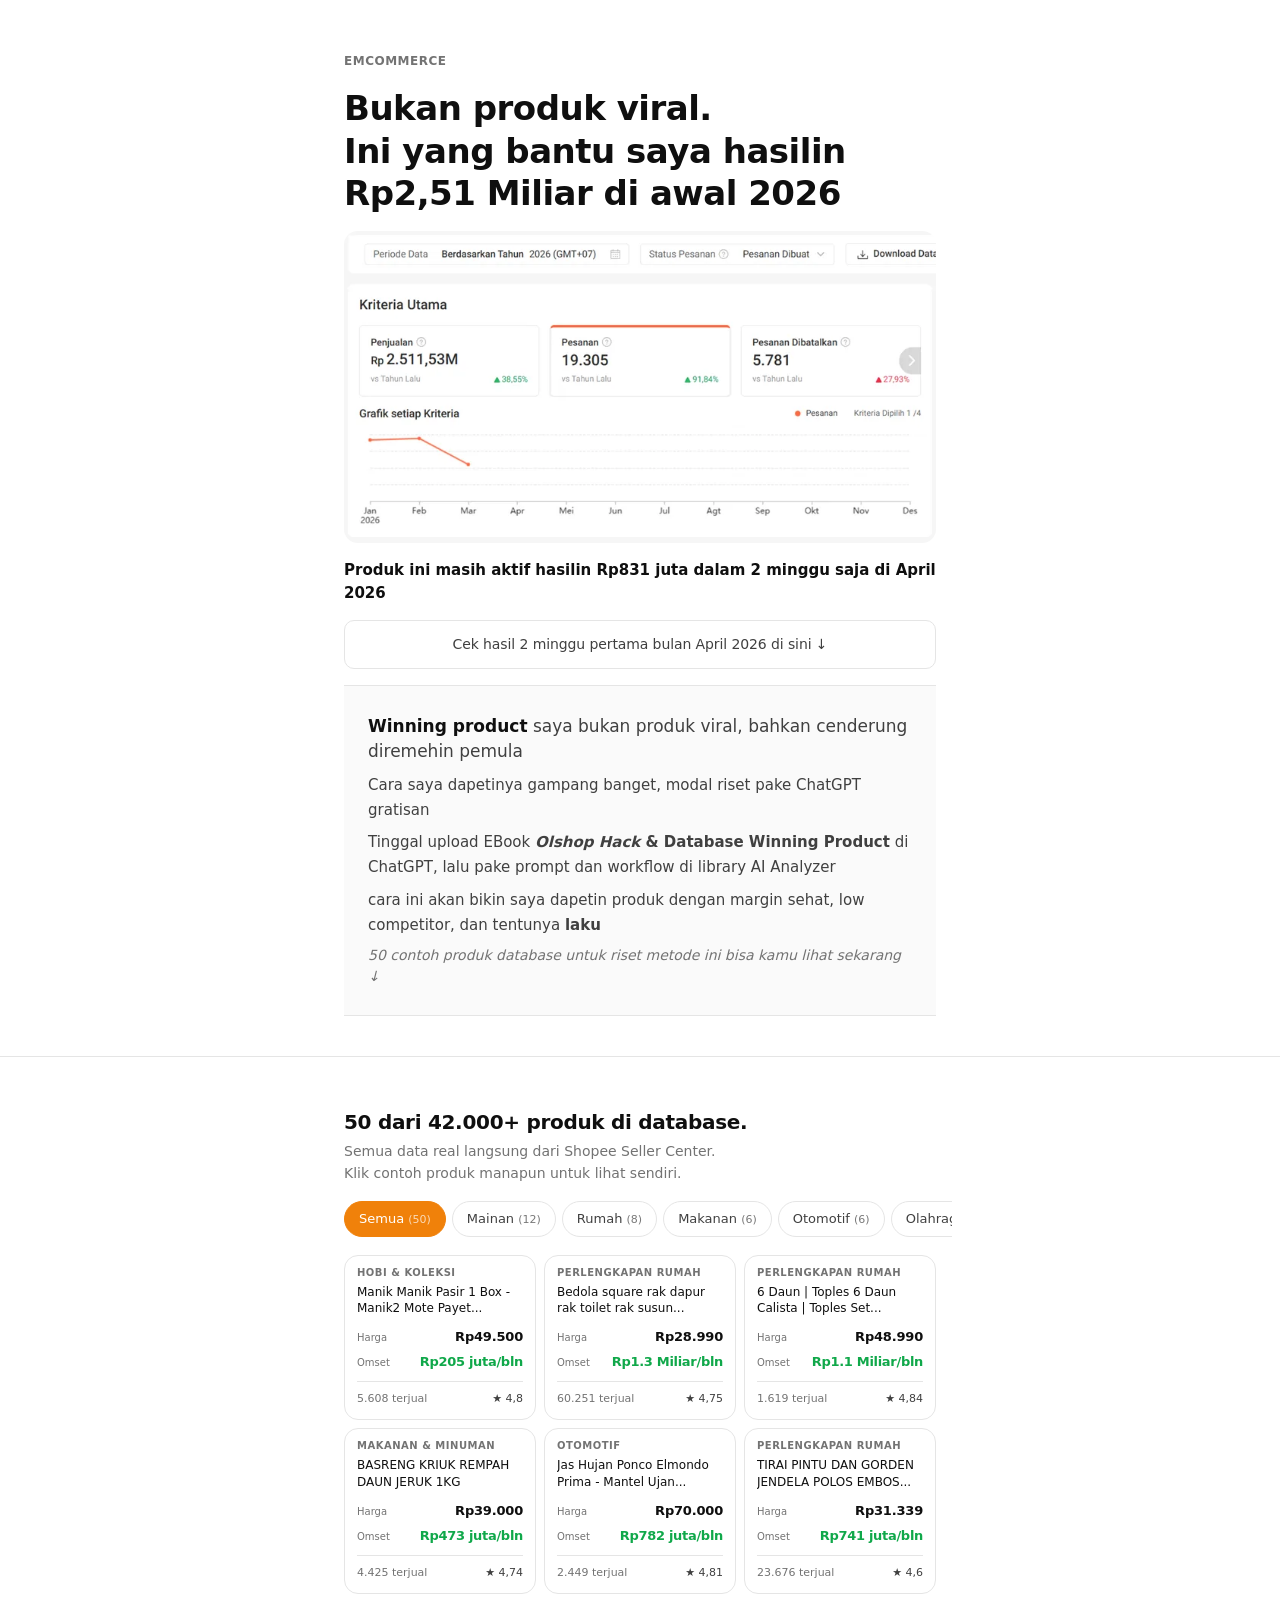
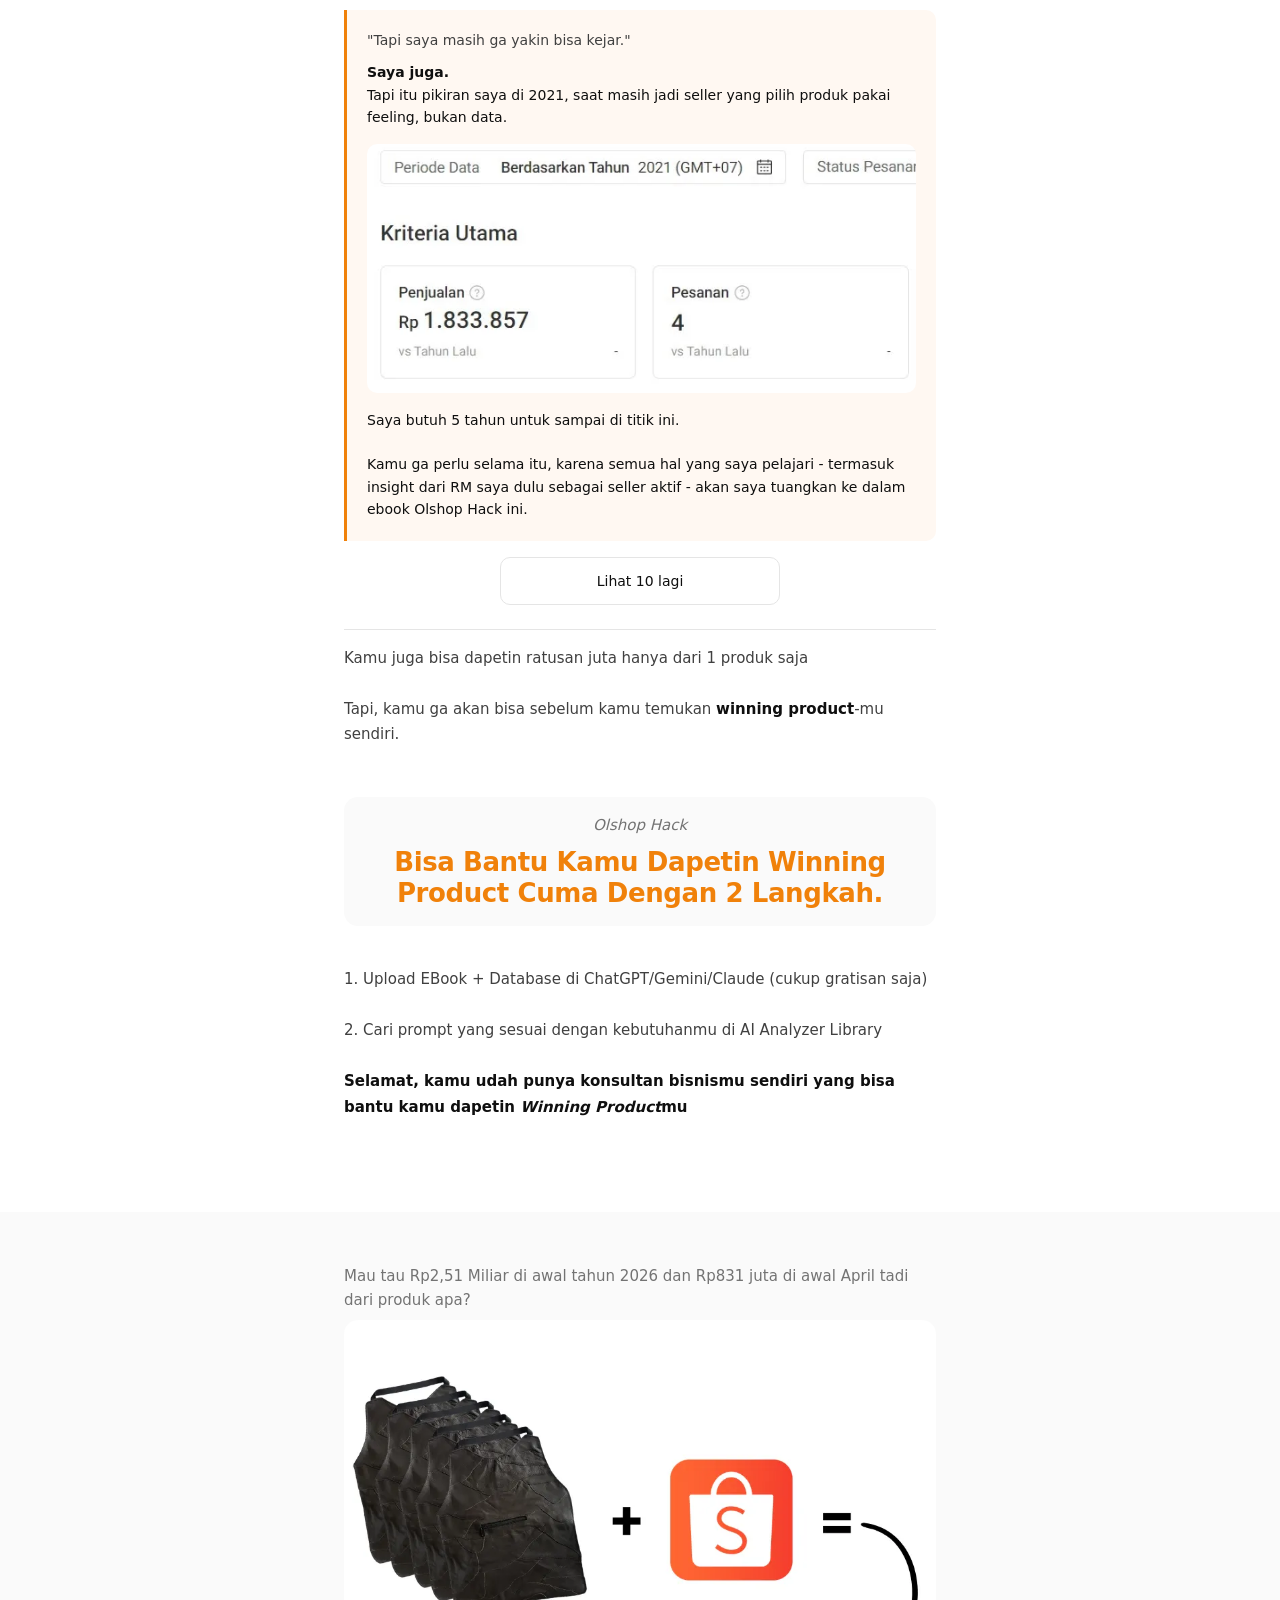
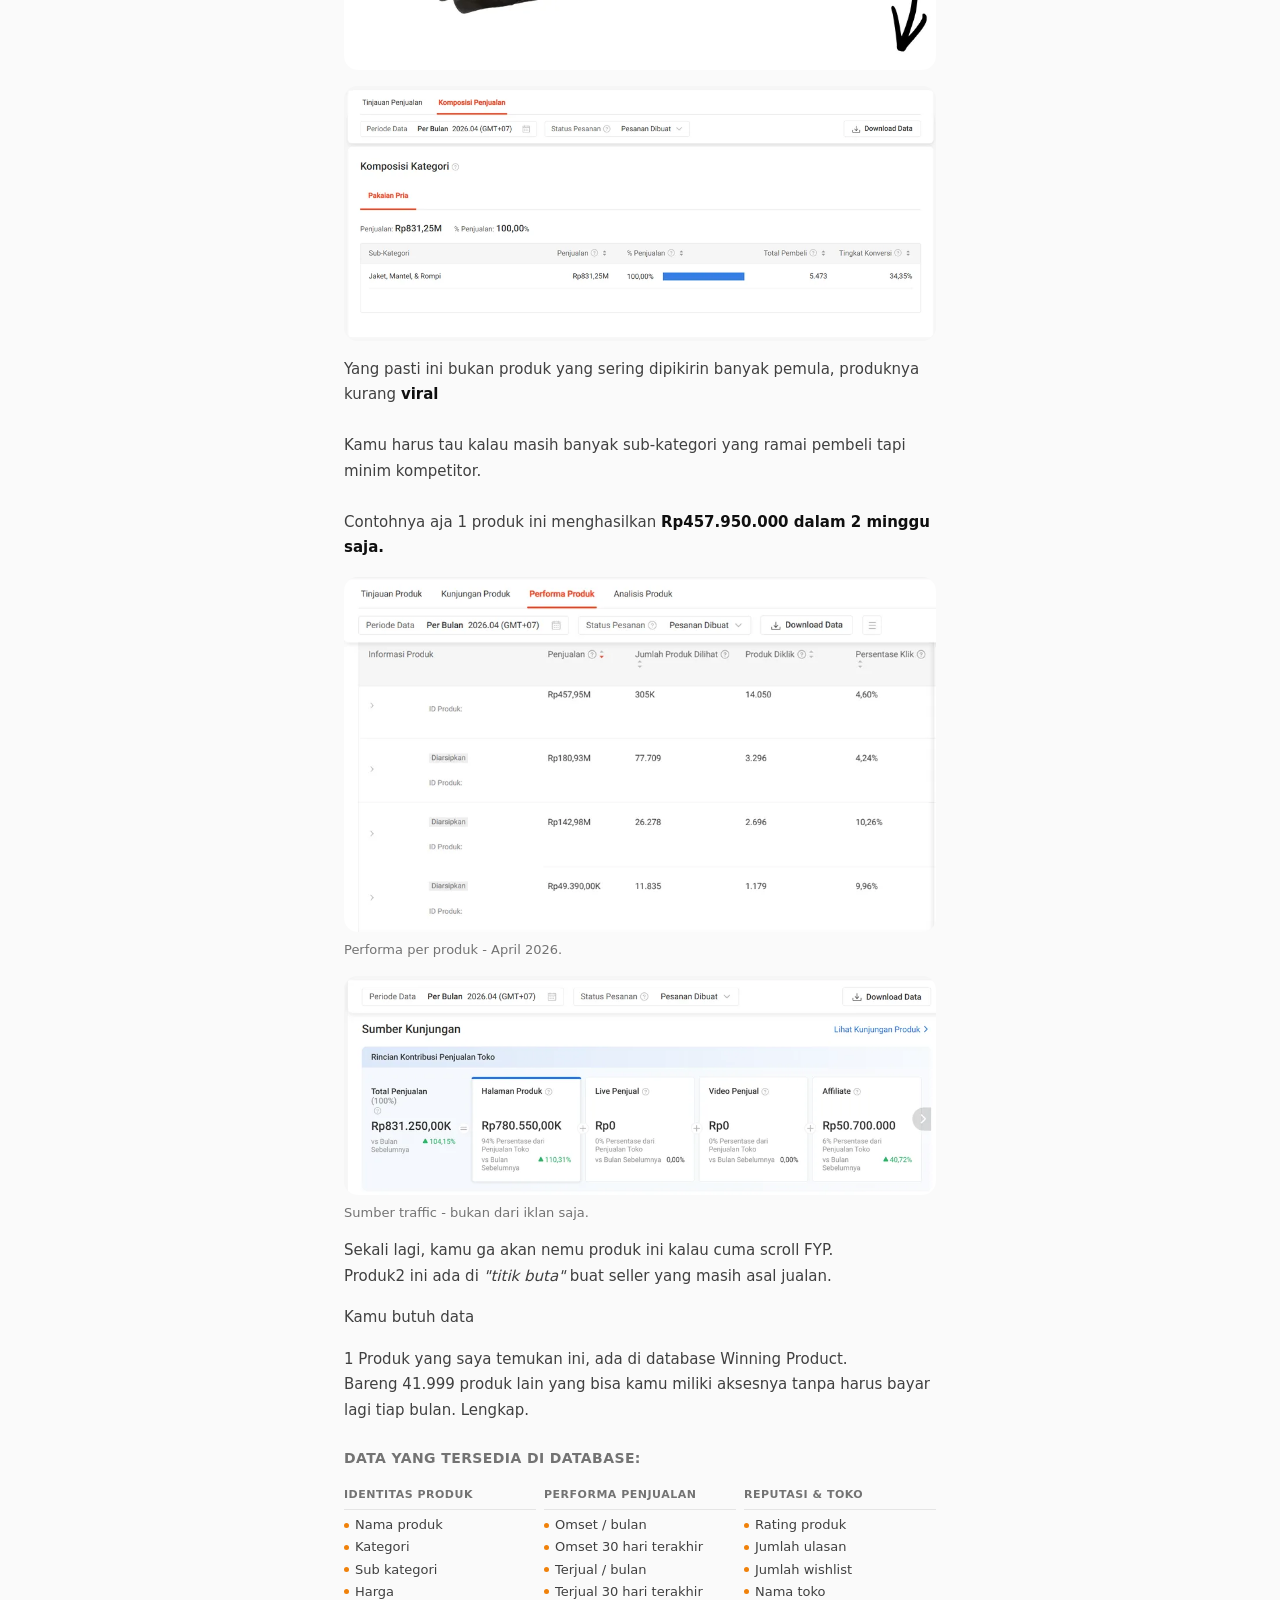
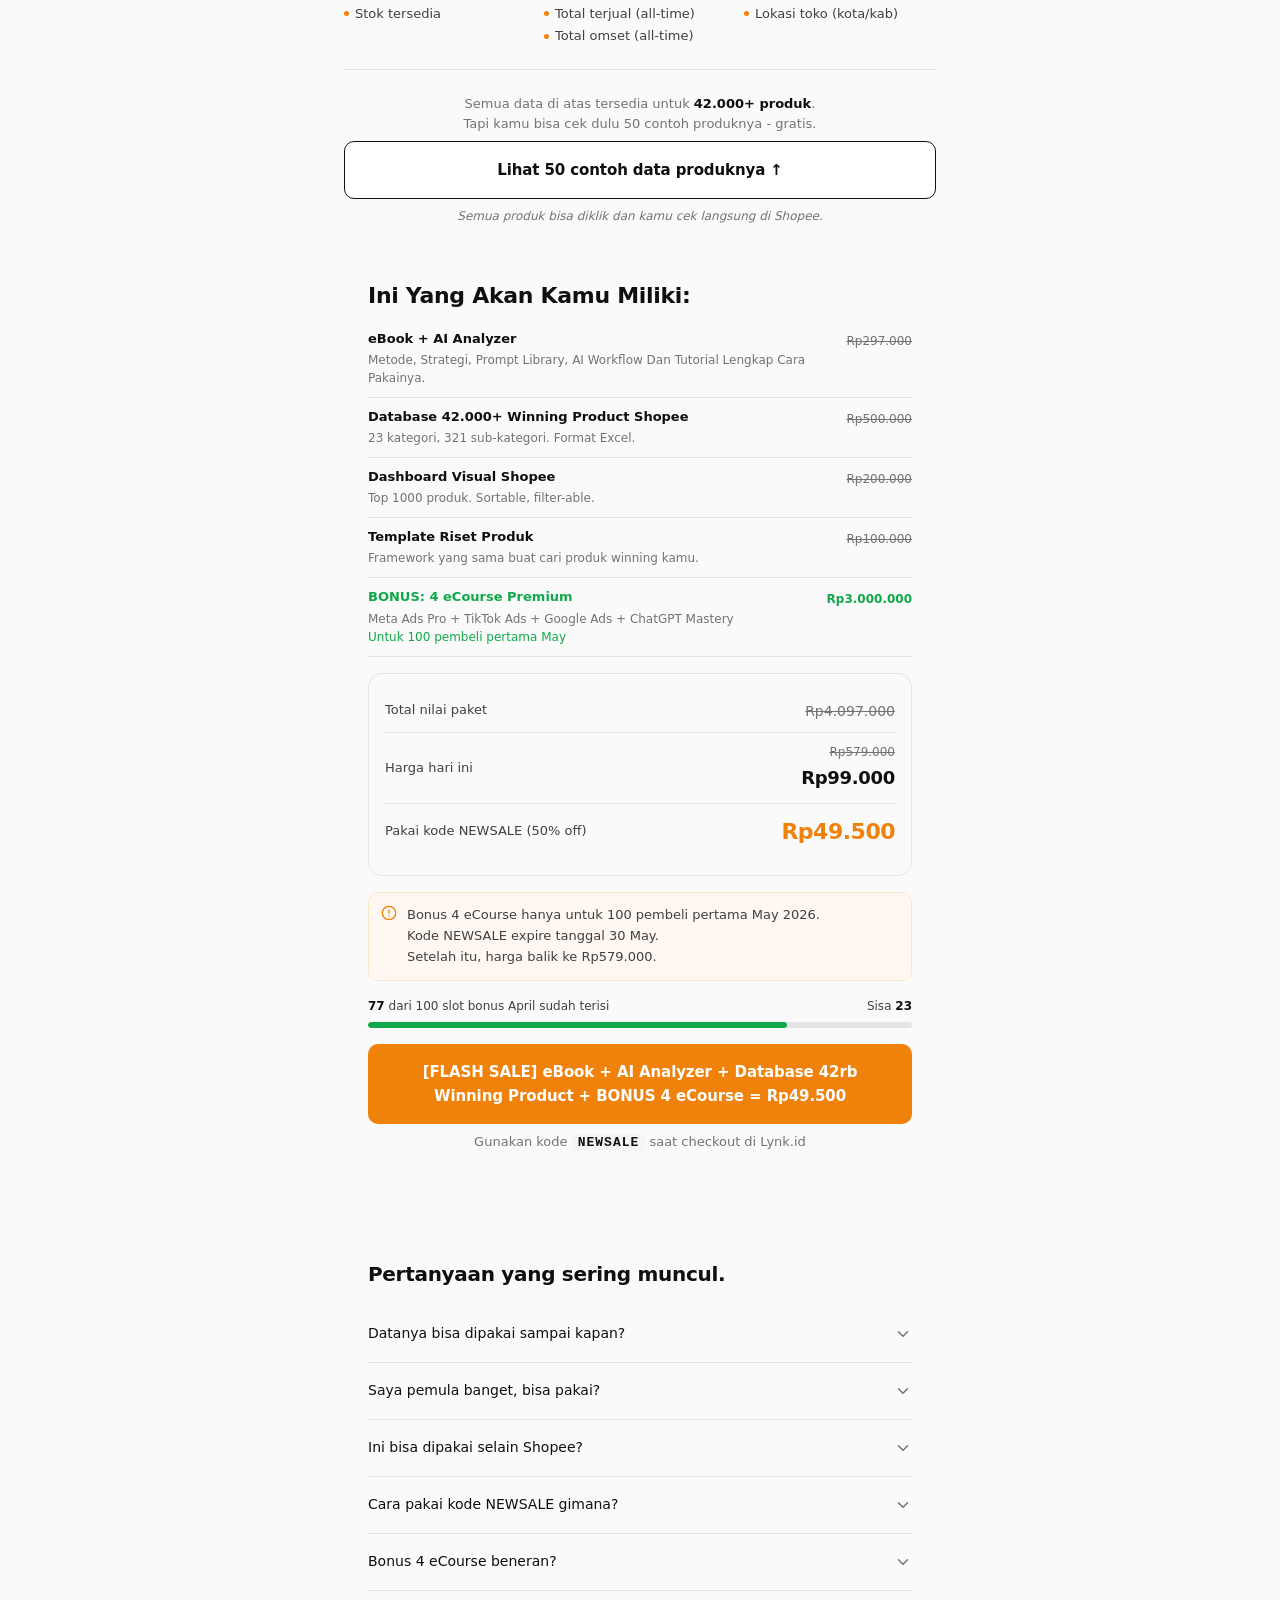
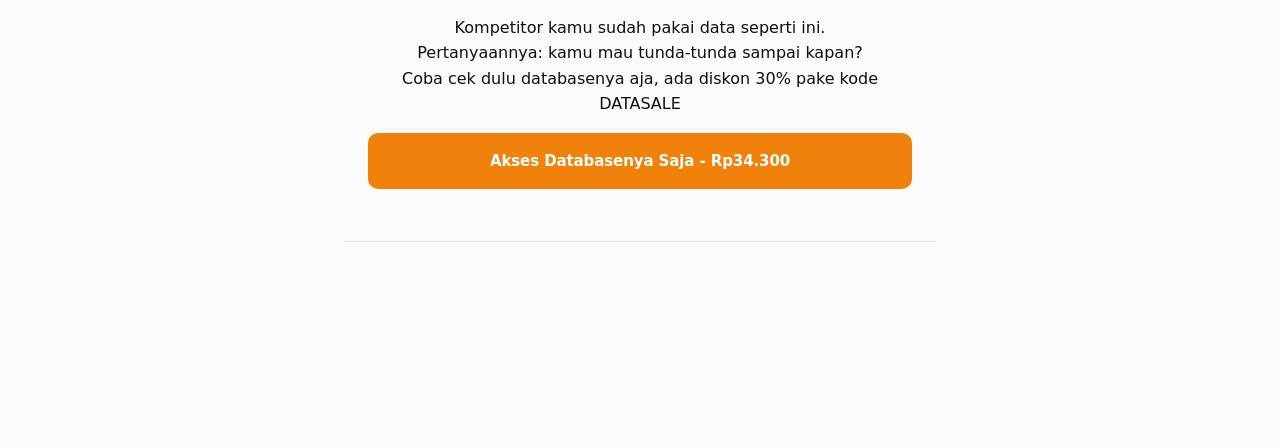
==== commit a3b6460e: "Update index.html" ====
--- a/index.html
+++ b/index.html
@@ -335,7 +335,7 @@
       <li class="value-item">
         <div class="value-item__info">
           <p class="value-item__name">eBook + AI Analyzer</p>
-          <p class="value-item__desc">23 halaman. Strategi riset produk sampai scaling.</p>
+          <p class="value-item__desc">Metode, Strategi, Prompt Library, AI Workflow Dan Tutorial Lengkap Cara Pakainya.</p>
         </div>
         <span class="value-item__price">Rp297.000</span>
       </li>
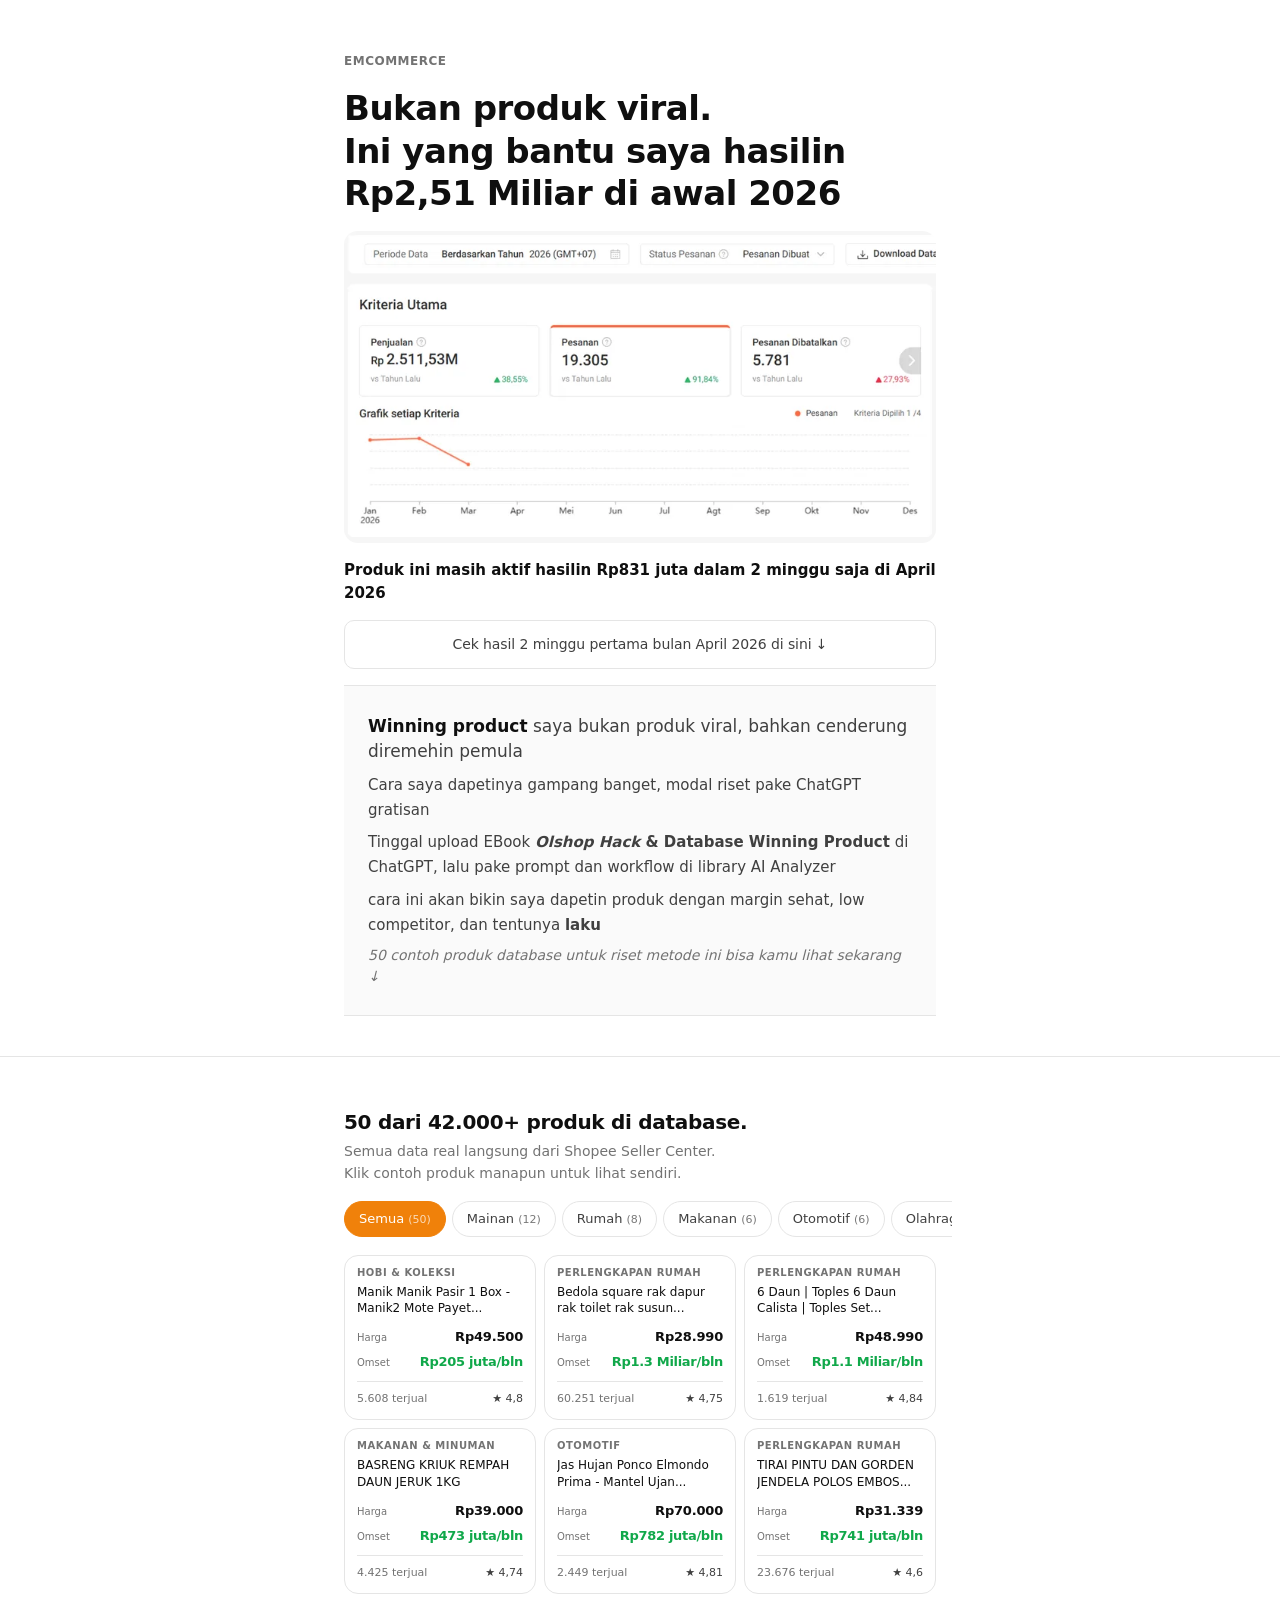
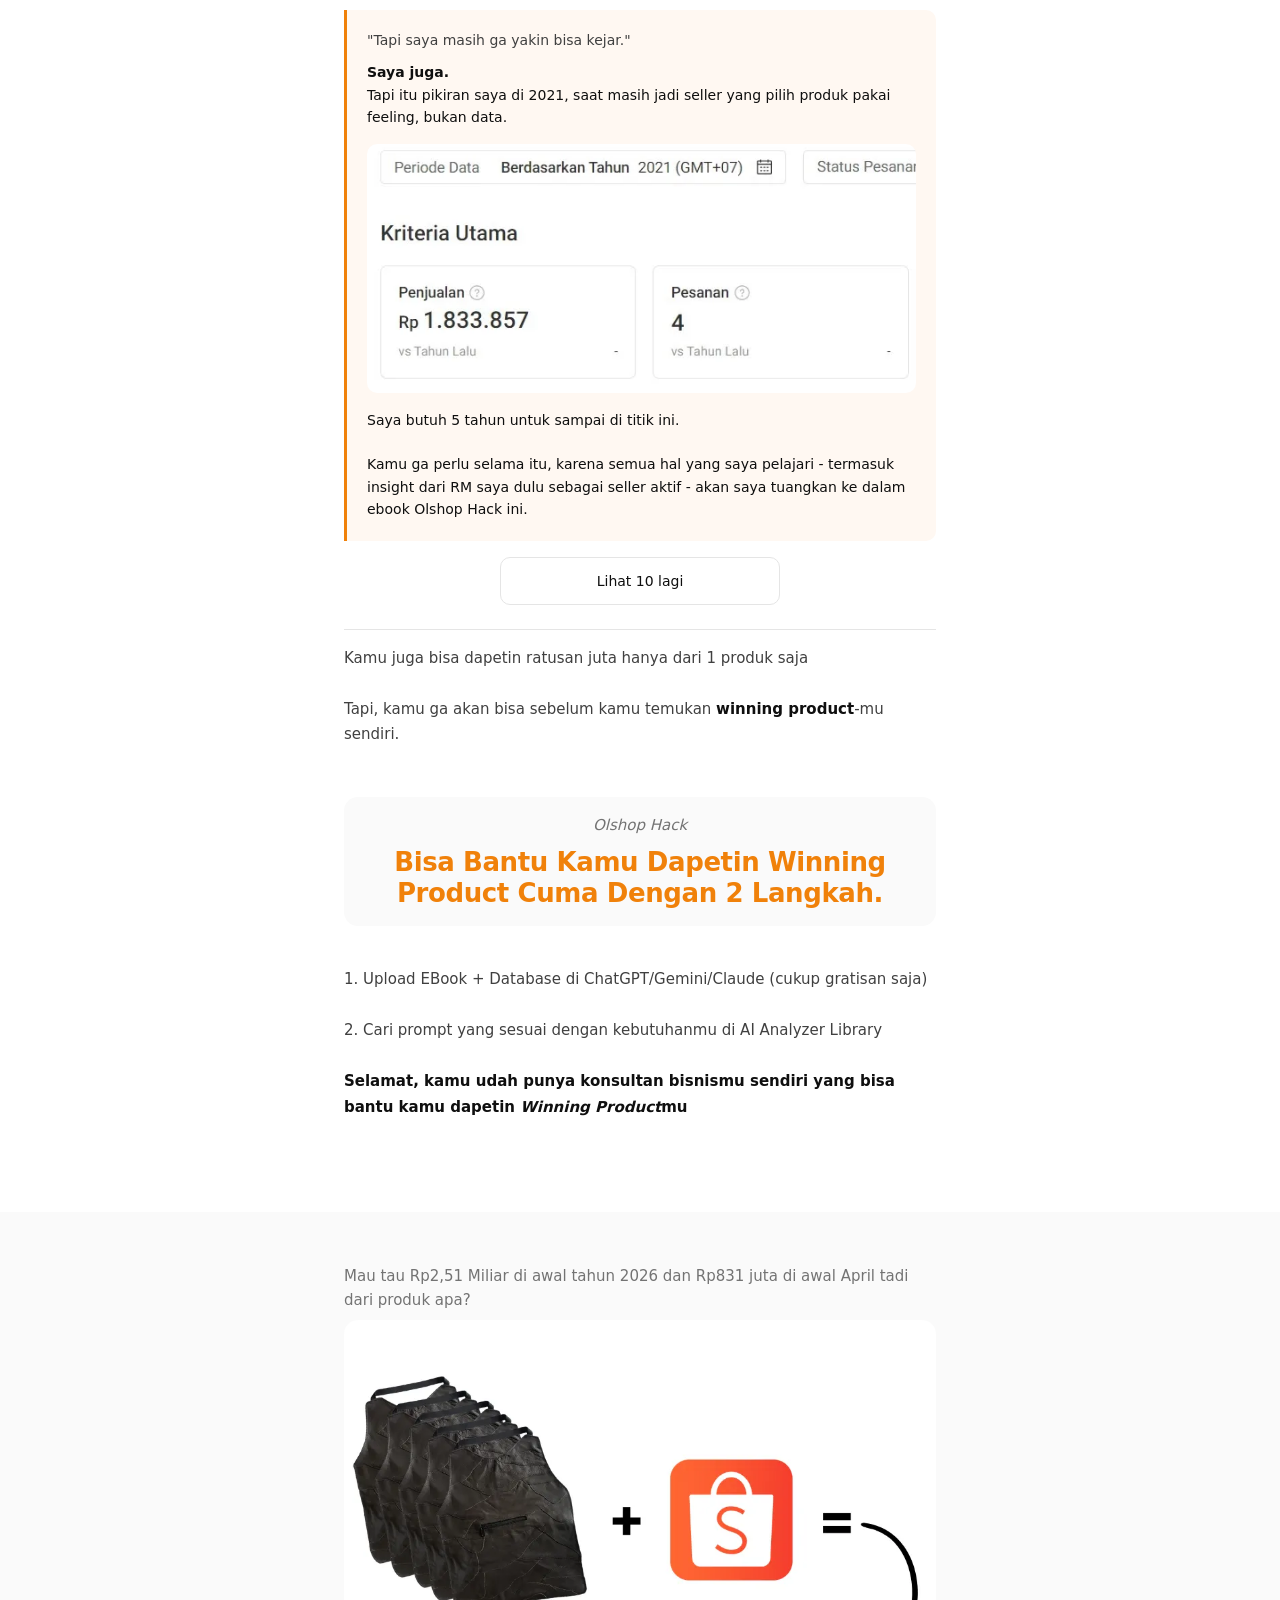
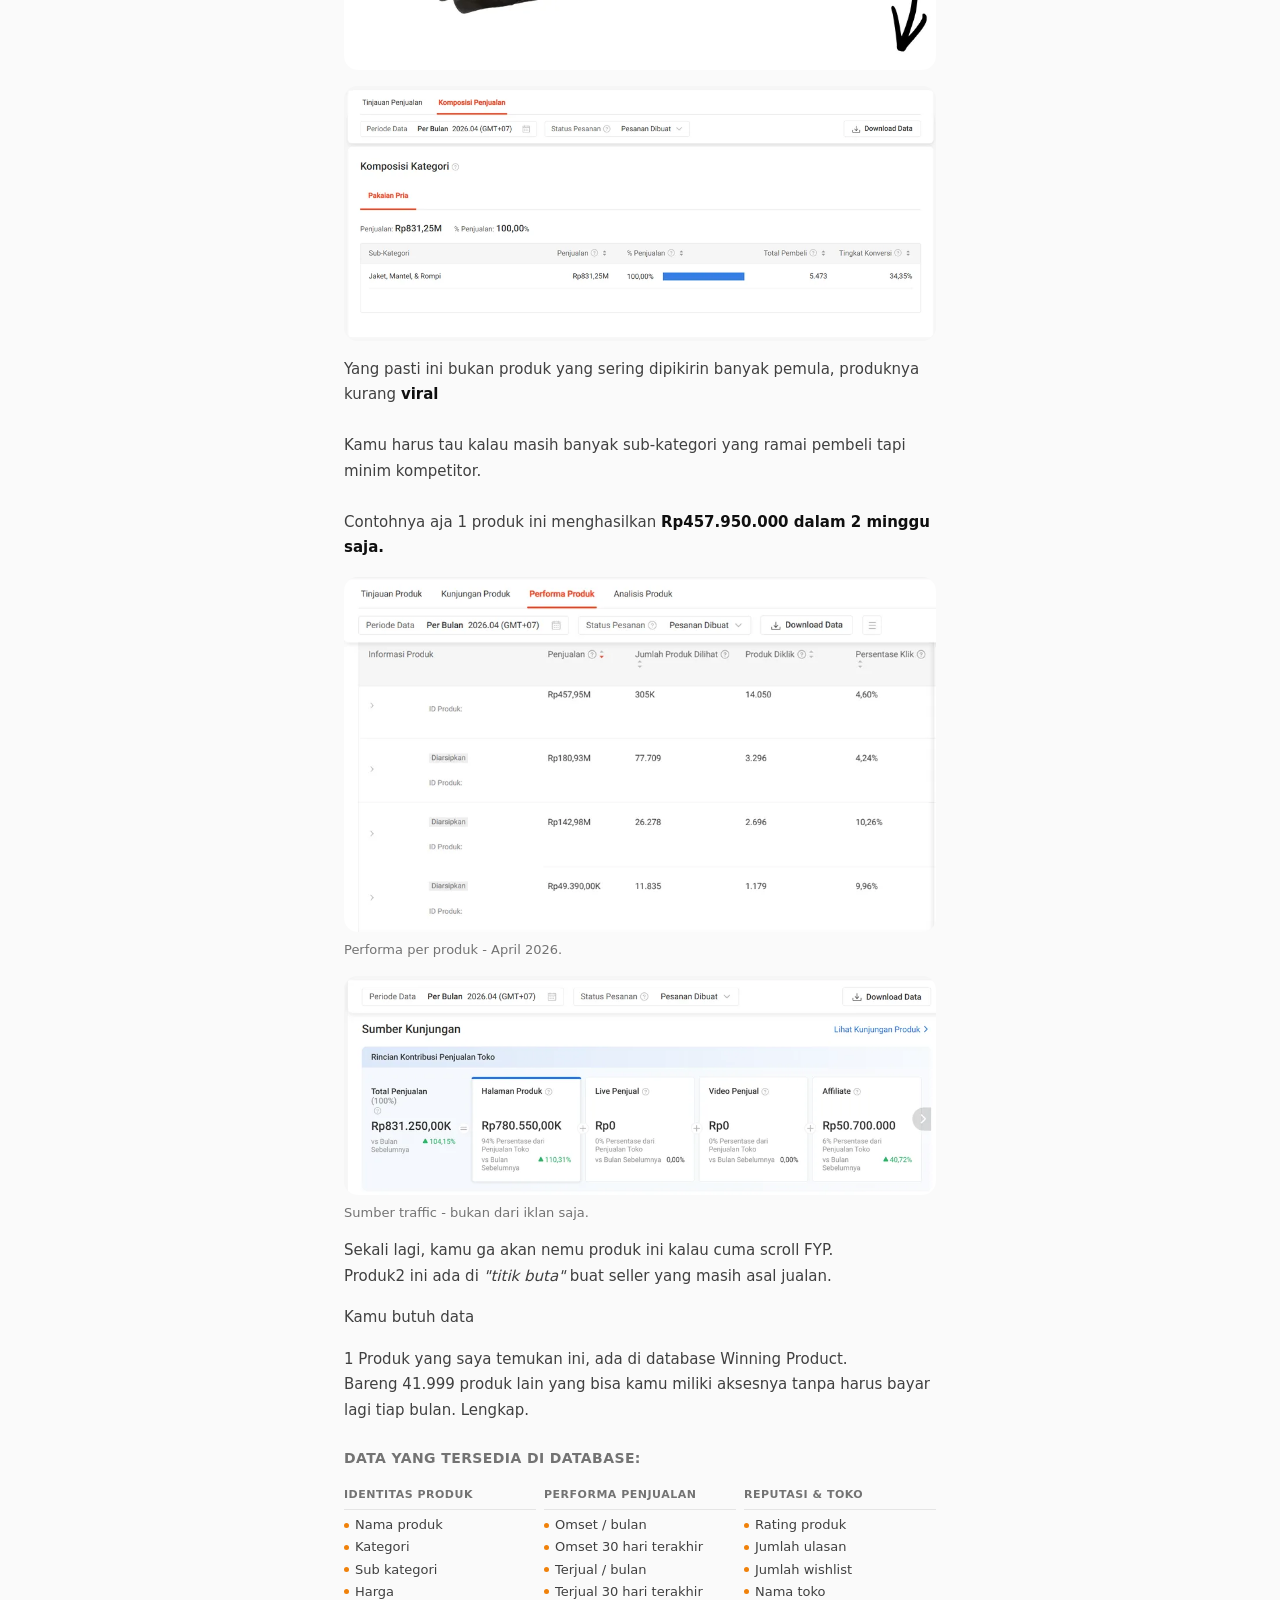
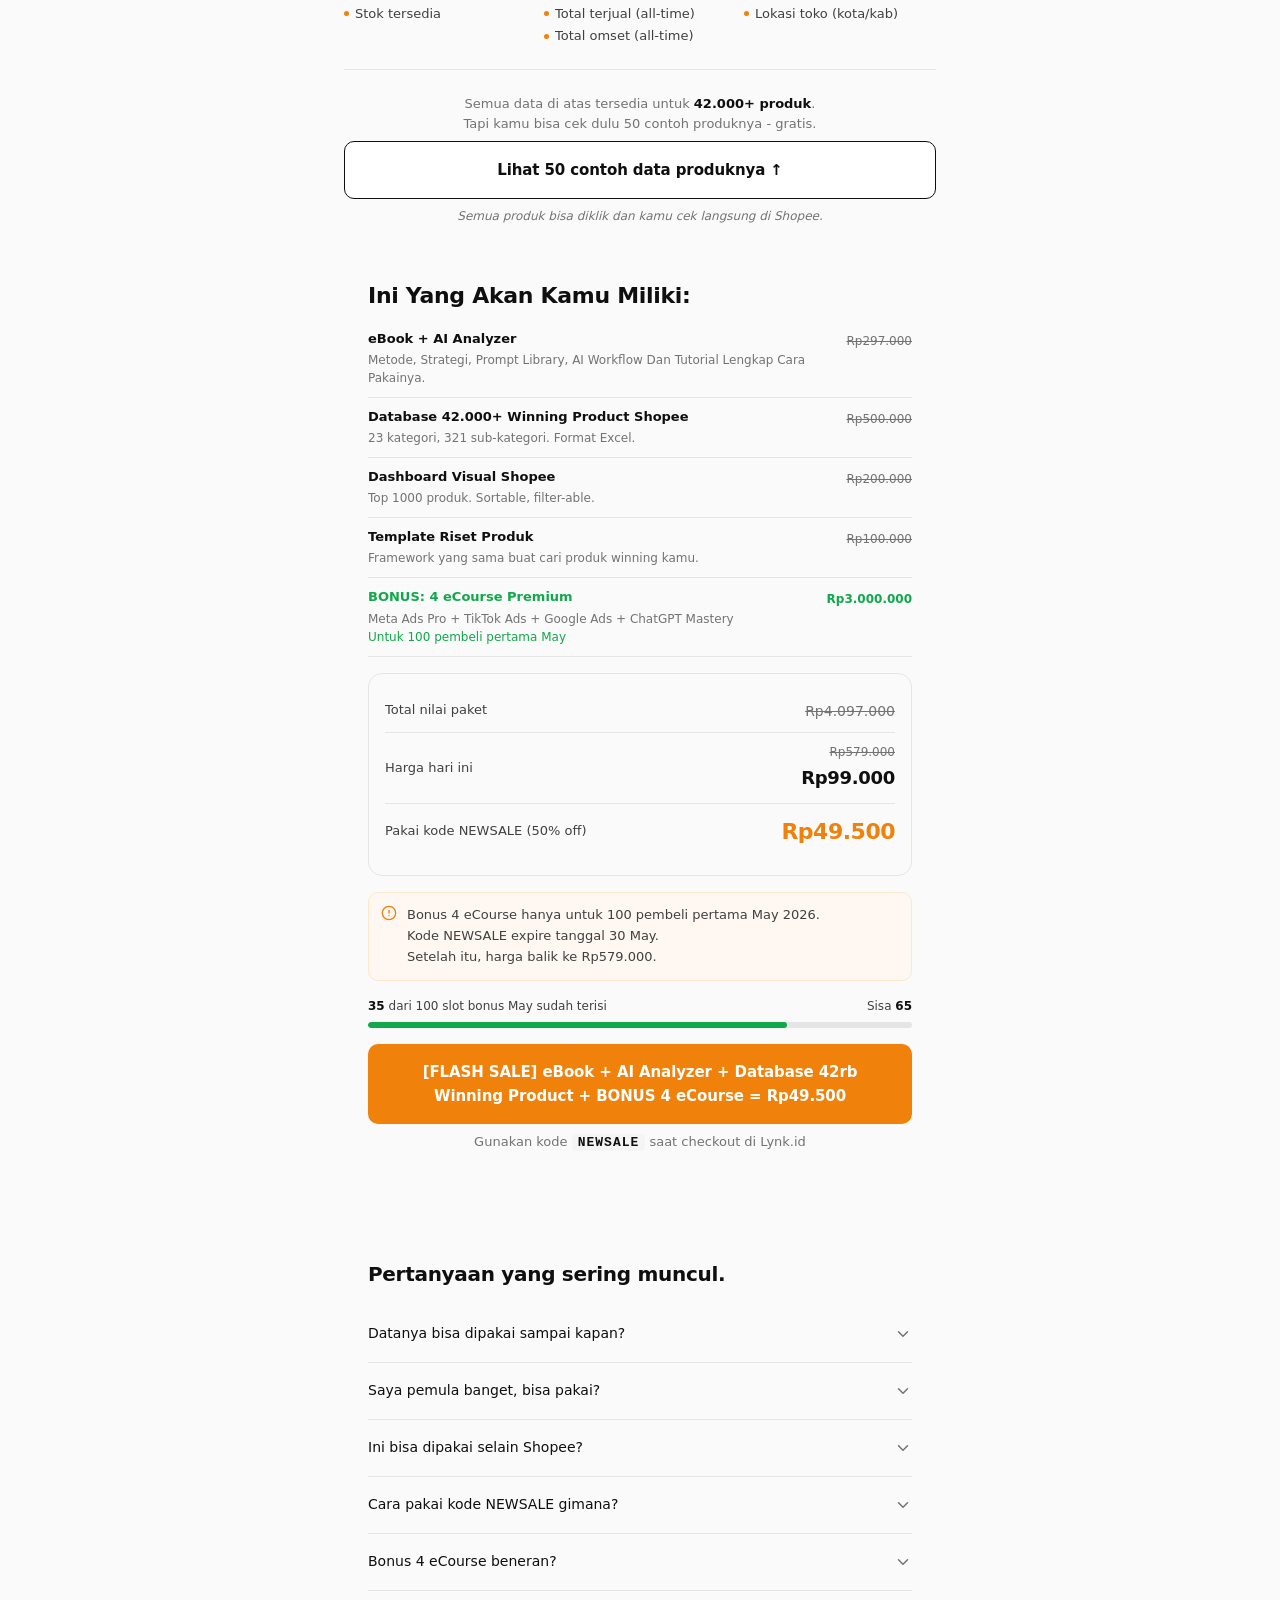
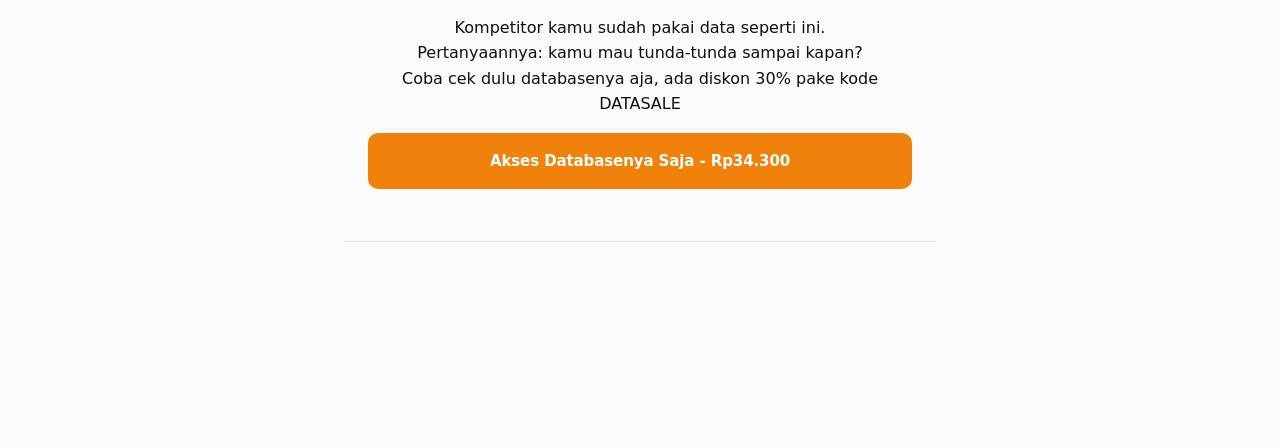
==== commit e7f8b927: "Update index.html" ====
--- a/index.html
+++ b/index.html
@@ -401,10 +401,10 @@
     <!-- Progress bar -->
     <div class="progress-wrap" aria-label="Sisa slot bonus">
       <div class="progress-label">
-        <span><strong>77</strong> dari 100 slot bonus April sudah terisi</span>
-        <span>Sisa <strong>23</strong></span>
-      </div>
-      <div class="progress-bar" role="progressbar" aria-valuenow="77" aria-valuemin="0" aria-valuemax="100">
+        <span><strong>35</strong> dari 100 slot bonus May sudah terisi</span>
+        <span>Sisa <strong>65</strong></span>
+      </div>
+      <div class="progress-bar" role="progressbar" aria-valuenow="35" aria-valuemin="0" aria-valuemax="100">
         <div class="progress-fill"></div>
       </div>
     </div>
@@ -459,7 +459,7 @@
         Bonus 4 eCourse beneran?
         <svg class="faq-chevron" viewBox="0 0 24 24" fill="none" stroke="currentColor" stroke-width="2" stroke-linecap="round" stroke-linejoin="round" aria-hidden="true"><polyline points="6 9 12 15 18 9"/></svg>
       </button>
-      <div class="faq-a">Beneran. Dikirim otomatis ke email bareng file utama. Gratis untuk 100 pembeli pertama di April 2026. Setelah itu bonus dihilangkan.</div>
+      <div class="faq-a">Beneran. Dikirim otomatis ke email bareng file utama. Gratis untuk 100 pembeli pertama di May 2026. Setelah itu bonus dihilangkan.</div>
     </div>
 
     <!-- Final push -->
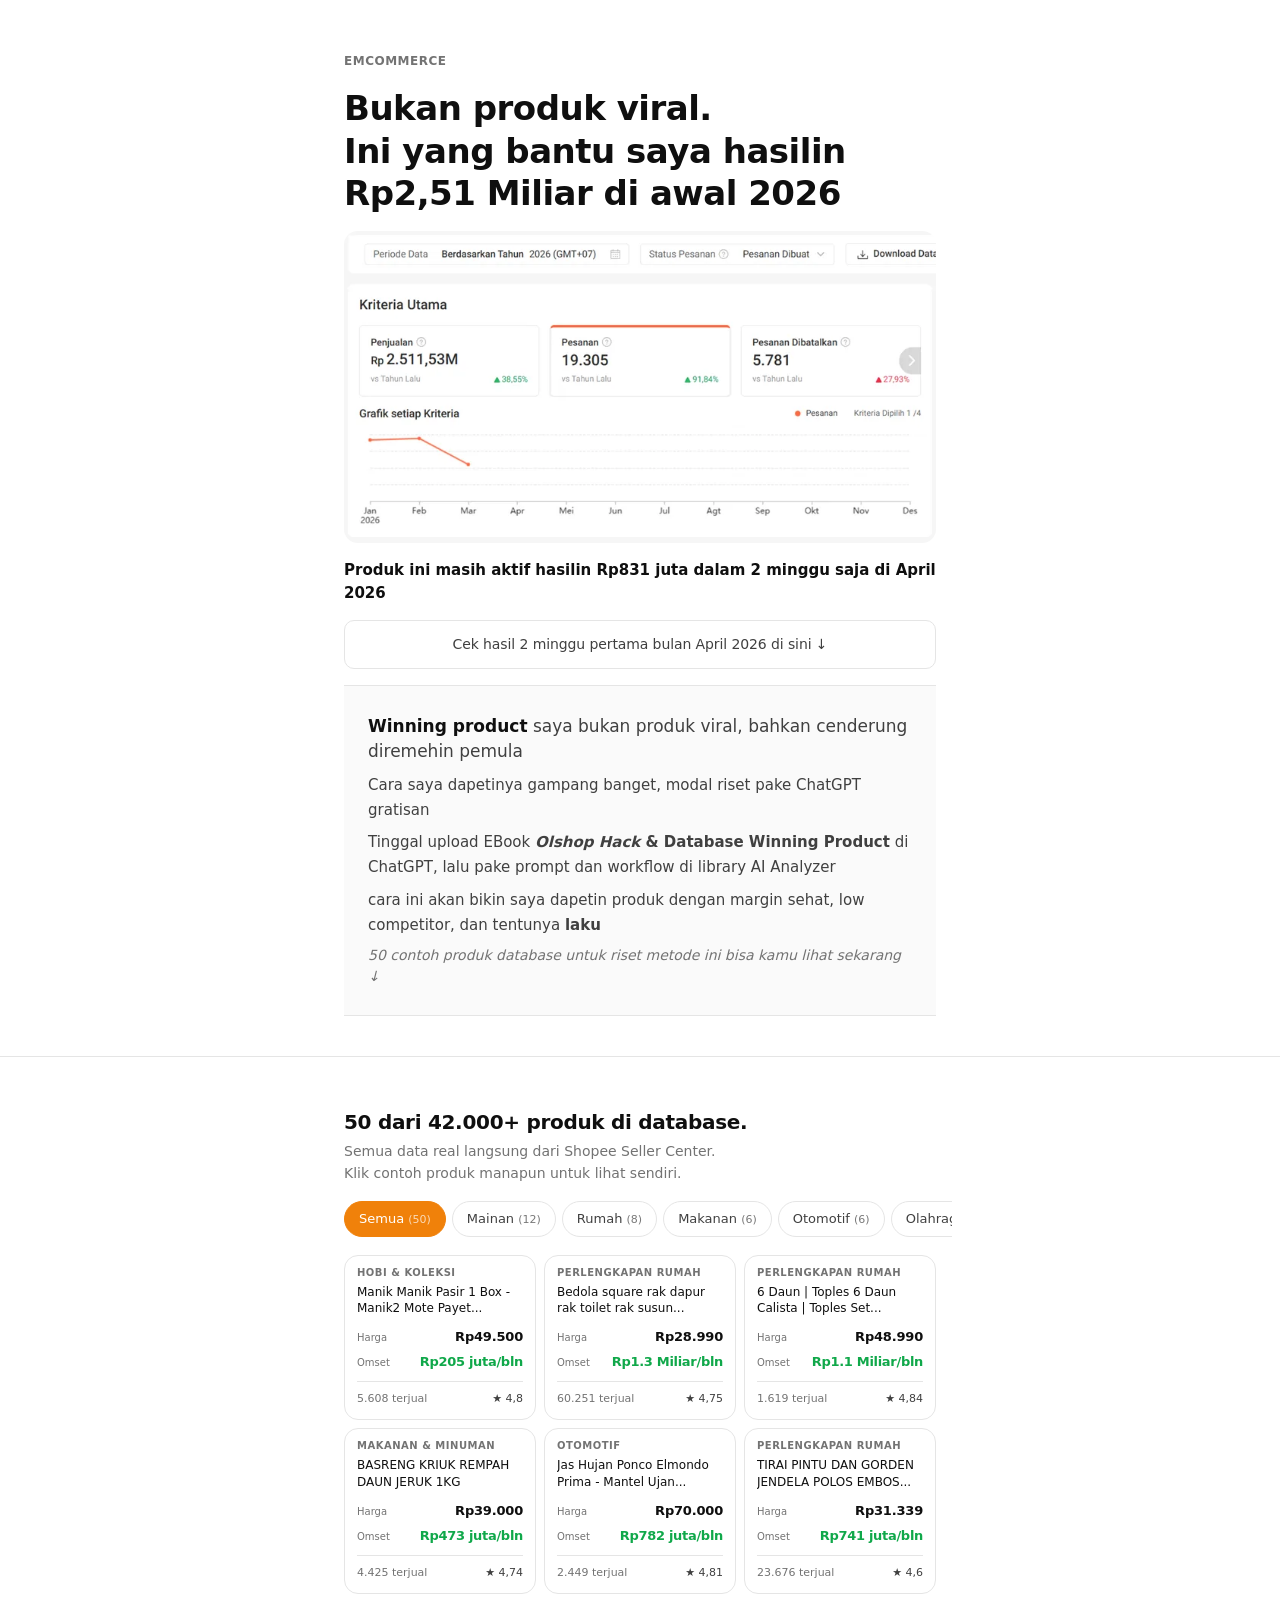
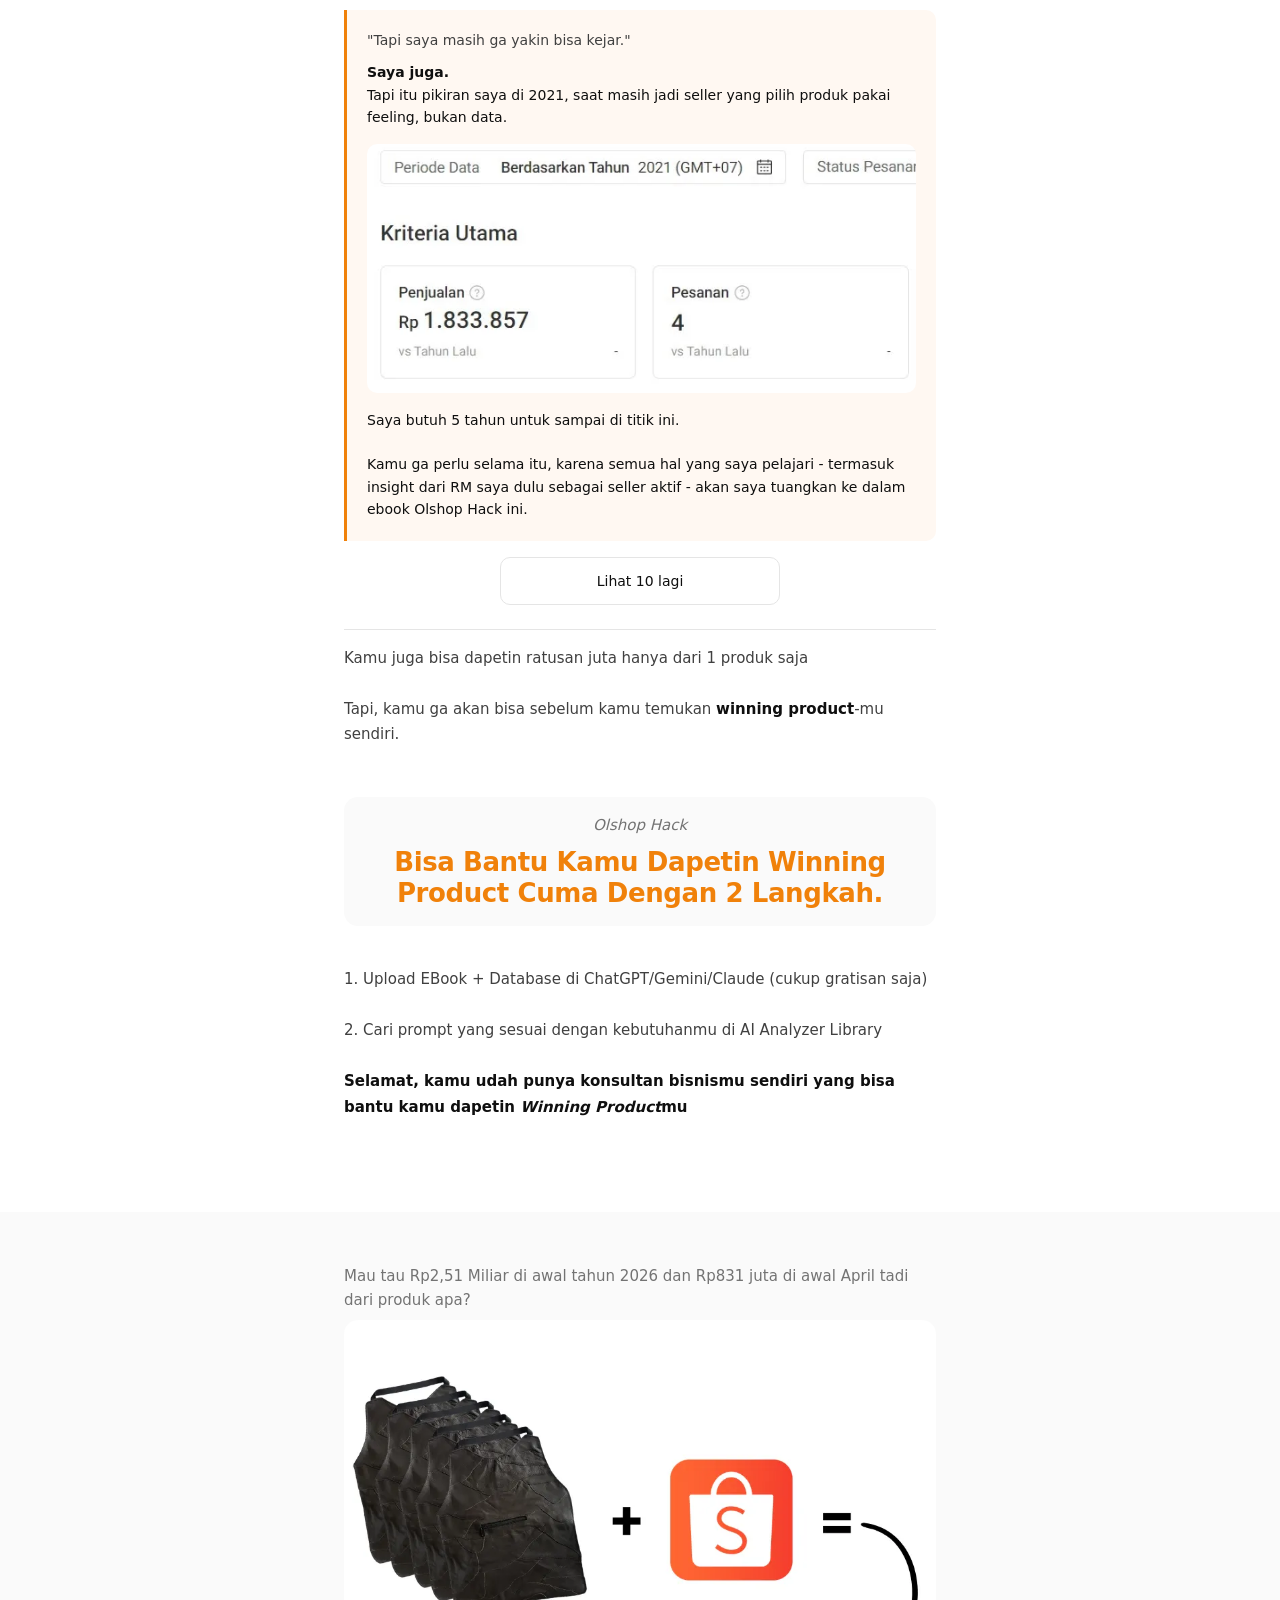
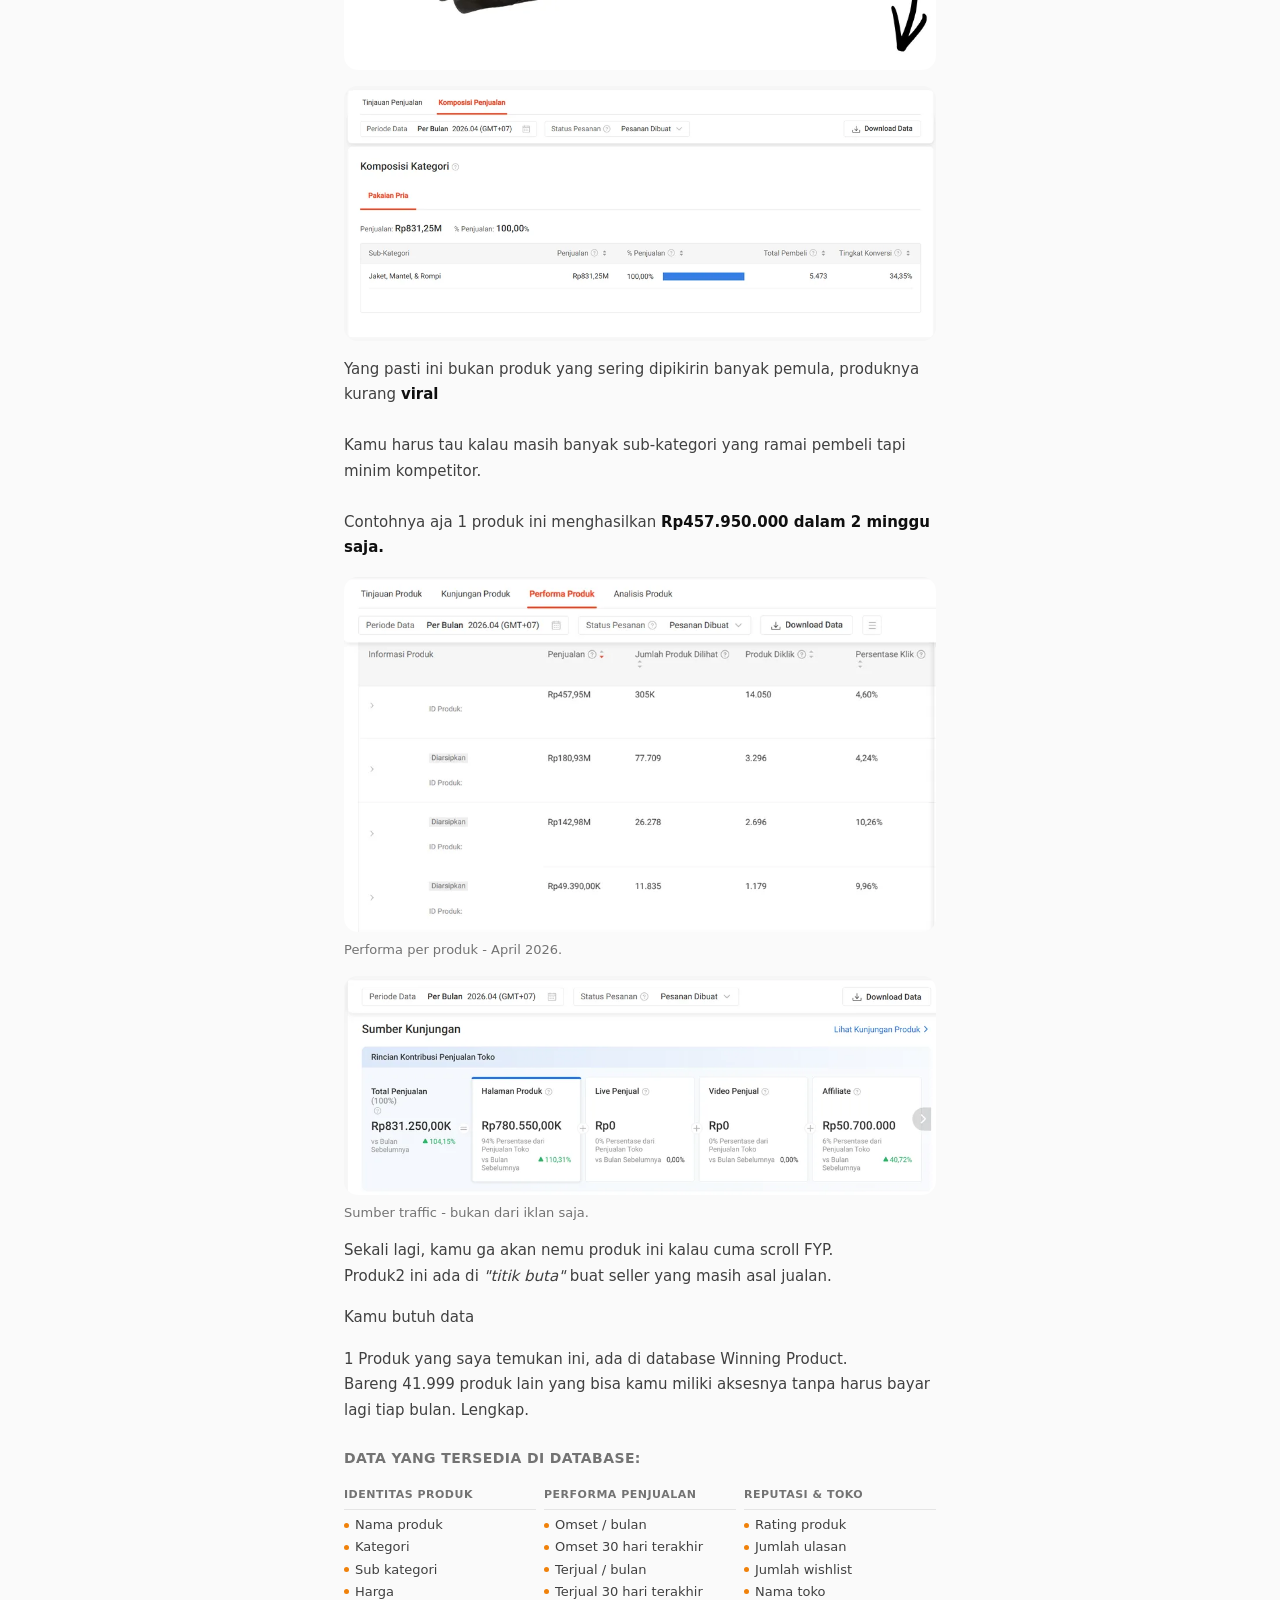
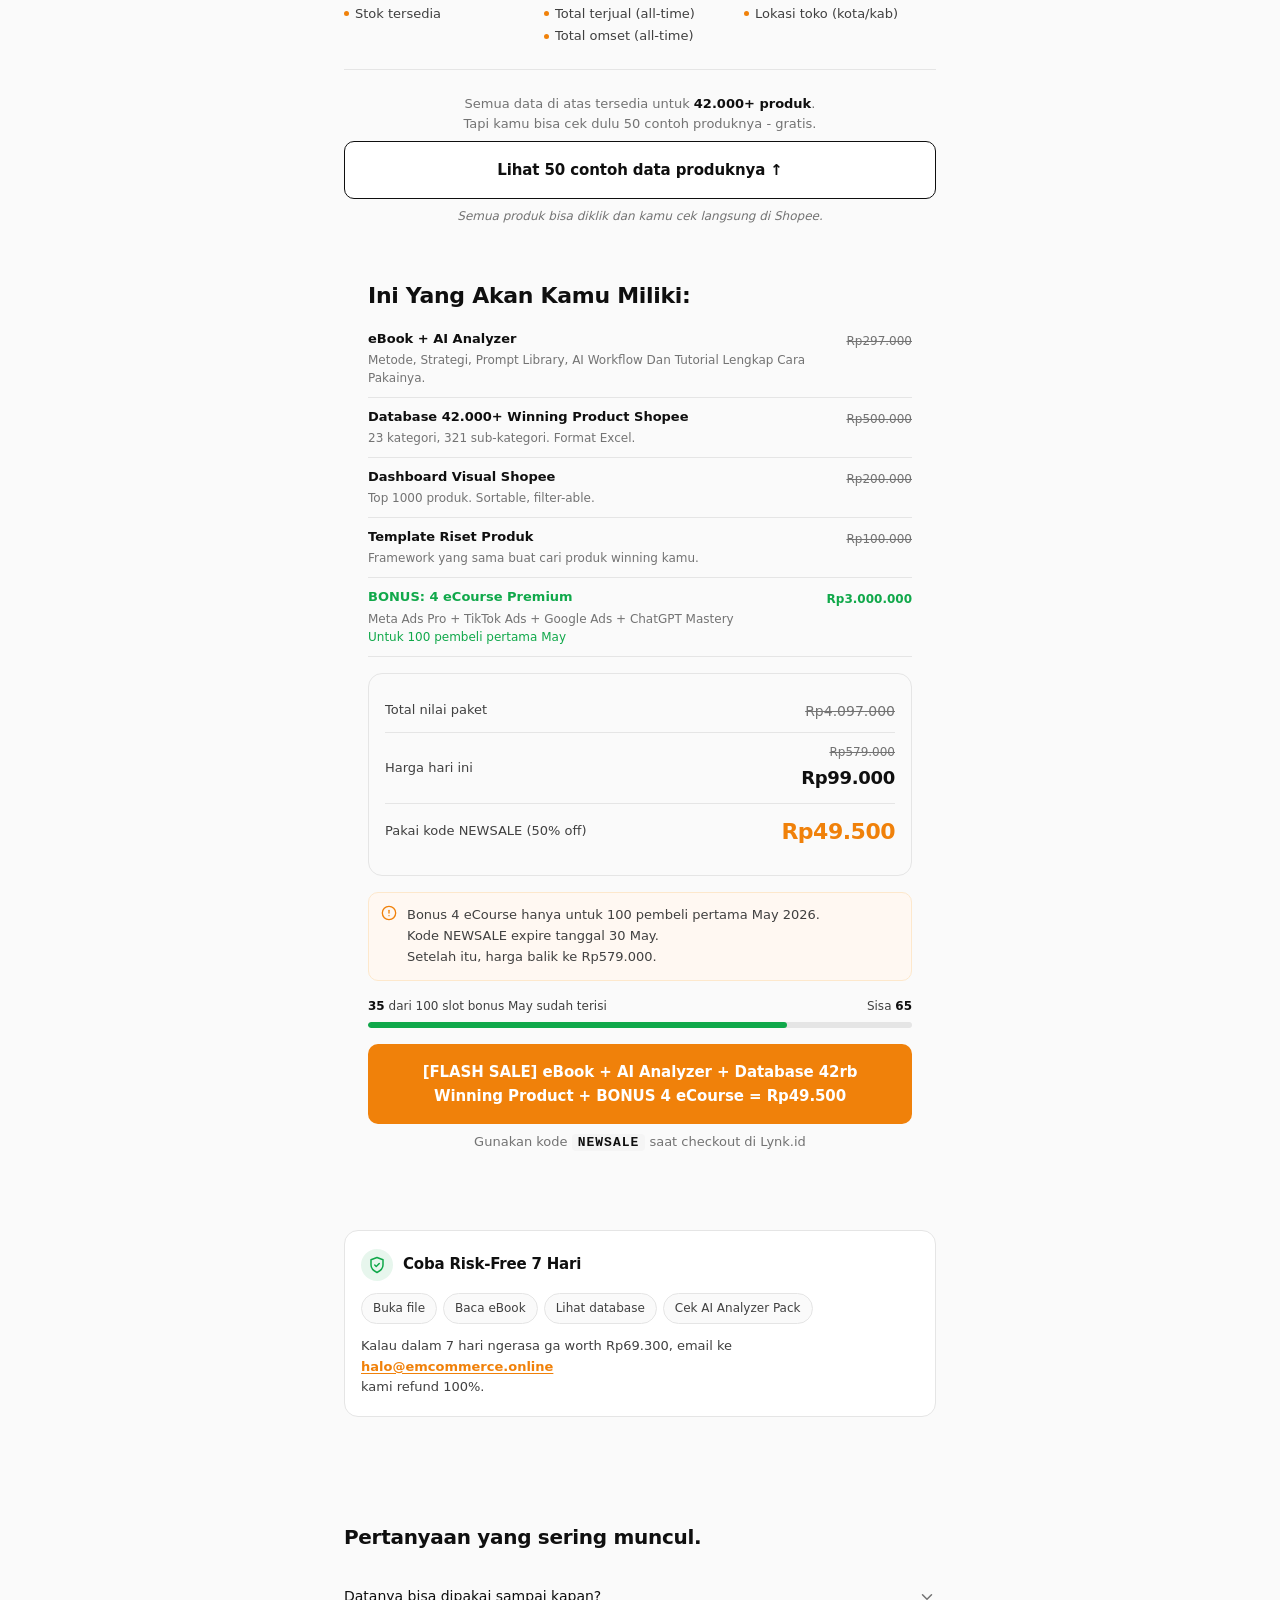
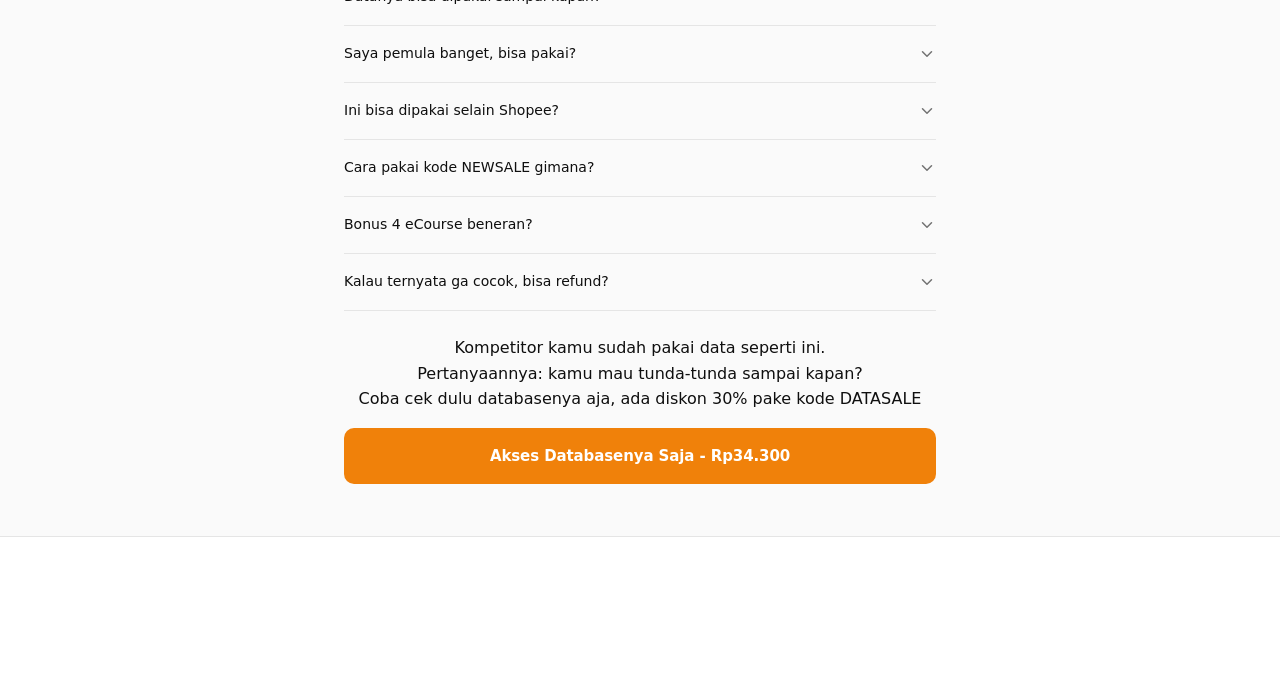
==== commit d9a25489: "Update index.html" ====
--- a/index.html
+++ b/index.html
@@ -110,6 +110,10 @@
     .db-col__item.db-col__item--muted{color:var(--color-neutral-500);font-style:italic}
     .db-col__item.db-col__item--muted::before{background:var(--color-neutral-300)}
 
+
+    /* ===== risk free ===== */
+    .risk-free{margin-top:var(--space-lg);background:var(--color-white);border:1px solid var(--color-neutral-200);border-radius:var(--radius-lg);padding:18px 16px}.risk-free__head{display:flex;align-items:center;gap:10px;margin-bottom:12px}.risk-free__shield{display:flex;align-items:center;justify-content:center;width:32px;height:32px;border-radius:99px;background:rgba(16,168,74,.1);color:var(--color-success);flex-shrink:0}.risk-free__title{font-size:15px;font-weight:700;color:var(--color-neutral-900);letter-spacing:-.2px;line-height:1.3;margin:0}.risk-free__steps{list-style:none;padding:0;margin:0 0 12px;display:flex;flex-wrap:wrap;gap:6px}.risk-free__steps li{font-size:12px;font-weight:500;color:var(--color-neutral-700);background:var(--color-neutral-50);border:1px solid var(--color-neutral-200);border-radius:99px;padding:5px 11px;white-space:nowrap}.risk-free__body{font-size:13px;line-height:1.6;color:var(--color-neutral-700);margin:0}.risk-free__body a{color:var(--color-accent);font-weight:600;text-decoration:underline;text-underline-offset:2px}.risk-free__body a:focus-visible{outline:2px solid var(--color-accent);outline-offset:2px;border-radius:2px}
+    
     /* ===== CTA to demo (new) ===== */
     .reveal-demo-cta{margin-top:var(--space-lg);padding-top:var(--space-lg);border-top:1px solid var(--color-neutral-200)}
     .reveal-demo-cta__eyebrow{font-size:13px;color:var(--color-neutral-500);text-align:center;margin-bottom:var(--space-sm);line-height:1.5}
@@ -416,6 +420,29 @@
   </div>
 </section>
 
+  <!-- Risk-Free Card -->
+    <div class="risk-free" aria-label="Garansi 7 hari uang kembali">
+      <div class="risk-free__head">
+        <span class="risk-free__shield" aria-hidden="true">
+          <svg width="18" height="18" viewBox="0 0 24 24" fill="none" stroke="currentColor" stroke-width="2" stroke-linecap="round" stroke-linejoin="round"><path d="M12 22s8-4 8-10V5l-8-3-8 3v7c0 6 8 10 8 10z"/><polyline points="9 12 11 14 15 10"/></svg>
+        </span>
+        <h3 class="risk-free__title">Coba Risk-Free 7 Hari</h3>
+      </div>
+      <ul class="risk-free__steps" aria-label="Yang bisa kamu cek selama 7 hari">
+        <li>Buka file</li>
+        <li>Baca eBook</li>
+        <li>Lihat database</li>
+        <li>Cek AI Analyzer Pack</li>
+      </ul>
+      <p class="risk-free__body">
+        Kalau dalam 7 hari ngerasa ga worth Rp69.300, email ke
+        <a href="mailto:halo@emcommerce.online?subject=Refund">halo@emcommerce.online</a><br>
+        kami refund 100%.
+      </p>
+    </div>
+  </div>
+</section>
+    
 <!-- ===== SECTION 5: FAQ + FINAL CTA ===== -->
 <section class="section section--alt" aria-label="FAQ">
   <div class="container">
@@ -460,6 +487,13 @@
         <svg class="faq-chevron" viewBox="0 0 24 24" fill="none" stroke="currentColor" stroke-width="2" stroke-linecap="round" stroke-linejoin="round" aria-hidden="true"><polyline points="6 9 12 15 18 9"/></svg>
       </button>
       <div class="faq-a">Beneran. Dikirim otomatis ke email bareng file utama. Gratis untuk 100 pembeli pertama di May 2026. Setelah itu bonus dihilangkan.</div>
+    </div>
+    <div class="faq-item">
+      <button class="faq-q" aria-expanded="false">
+        Kalau ternyata ga cocok, bisa refund?
+        <svg class="faq-chevron" viewBox="0 0 24 24" fill="none" stroke="currentColor" stroke-width="2" stroke-linecap="round" stroke-linejoin="round" aria-hidden="true"><polyline points="6 9 12 15 18 9"/></svg>
+      </button>
+      <div class="faq-a">Bisa. Kamu punya waktu 7 hari setelah pembelian untuk request refund. Email ke halo@emcommerce.online dengan subject "Refund [emailmu di Lynk.id]". Refund 100% (Rp69.300), diproses max 3 hari kerja.</div>
     </div>
 
     <!-- Final push -->
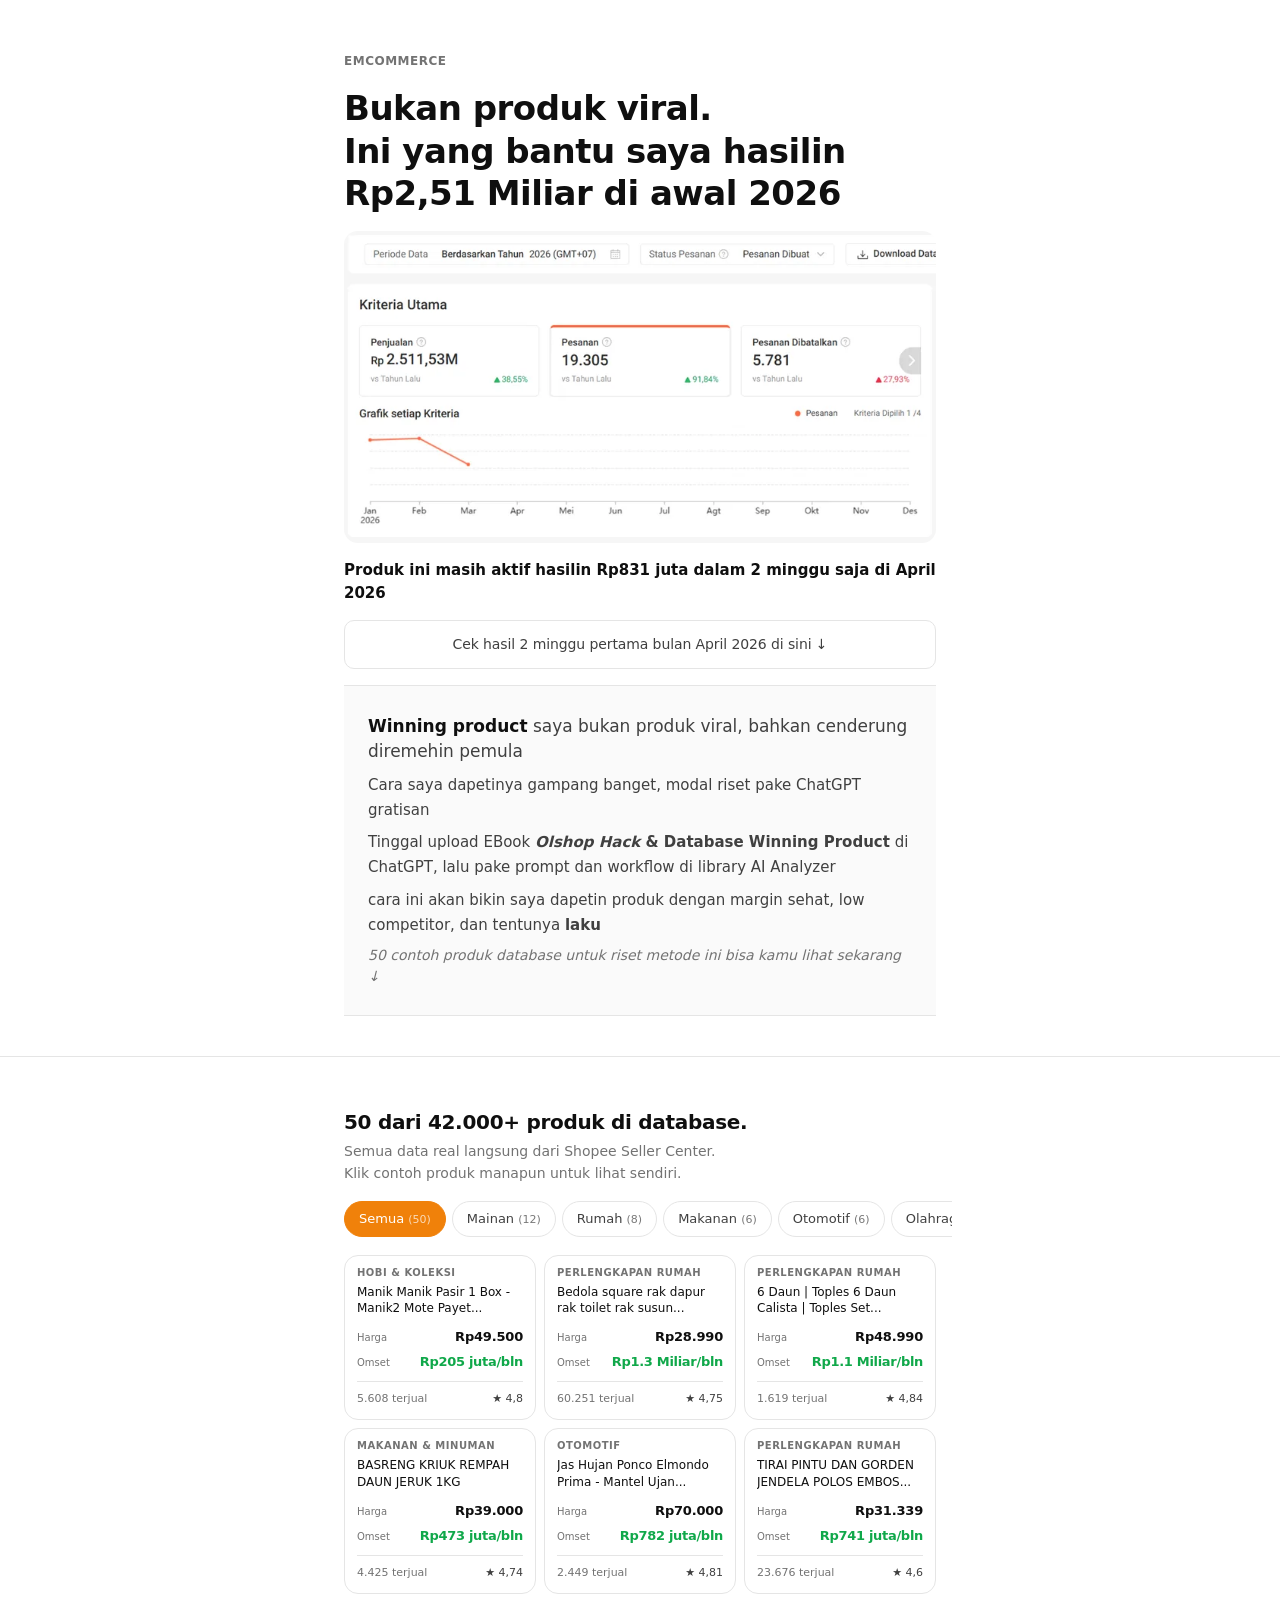
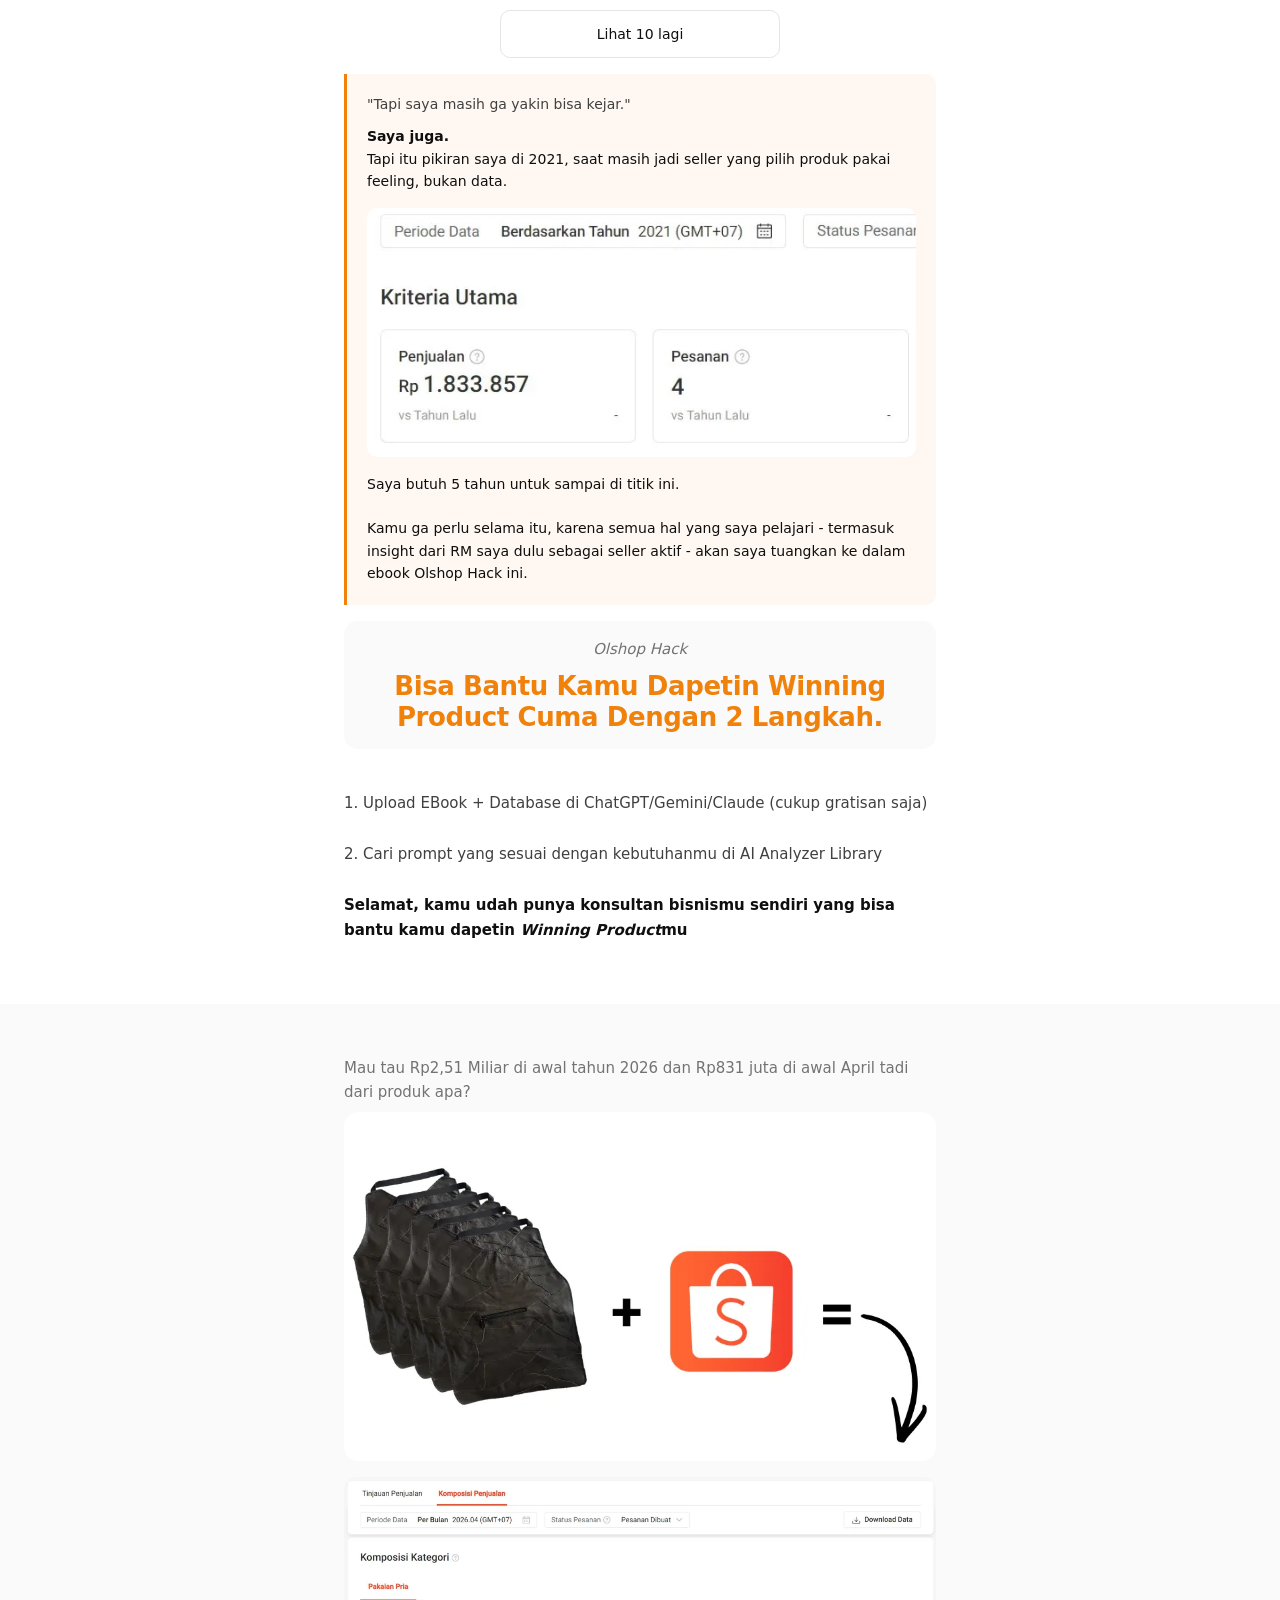
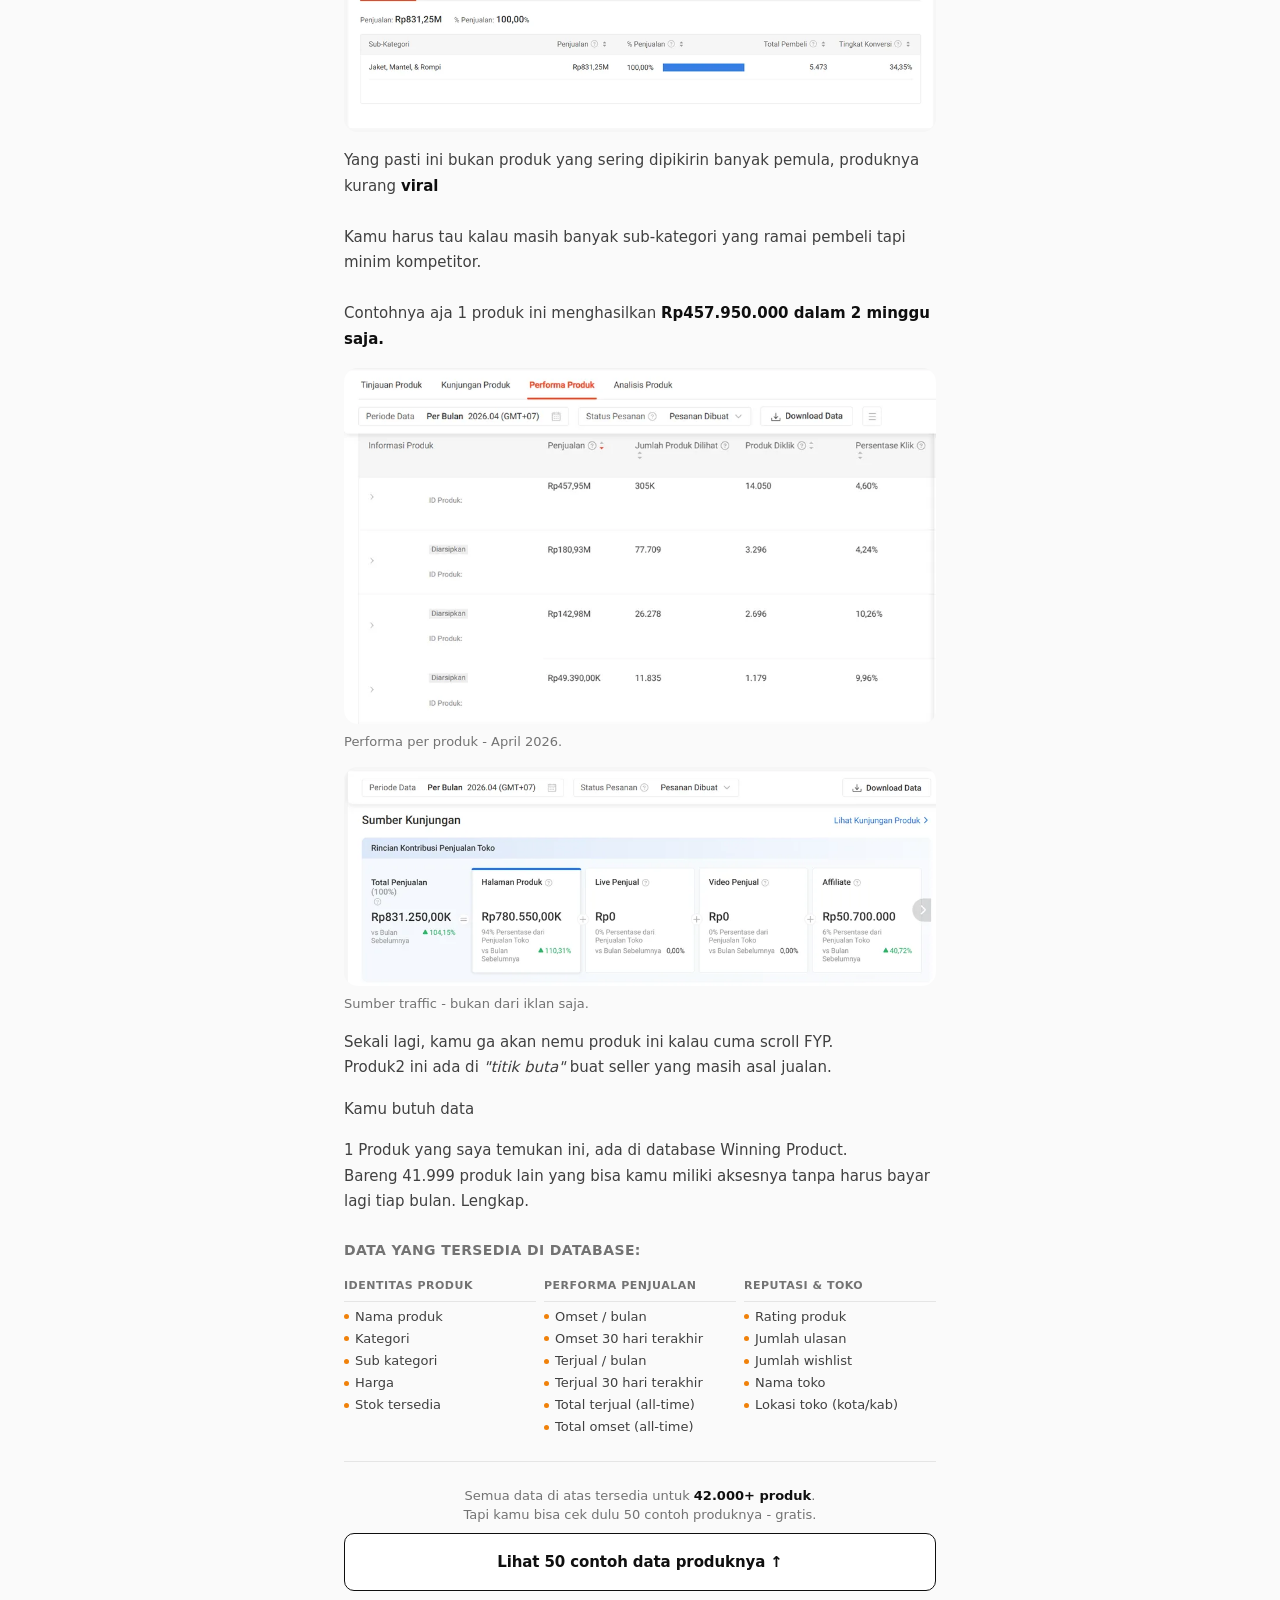
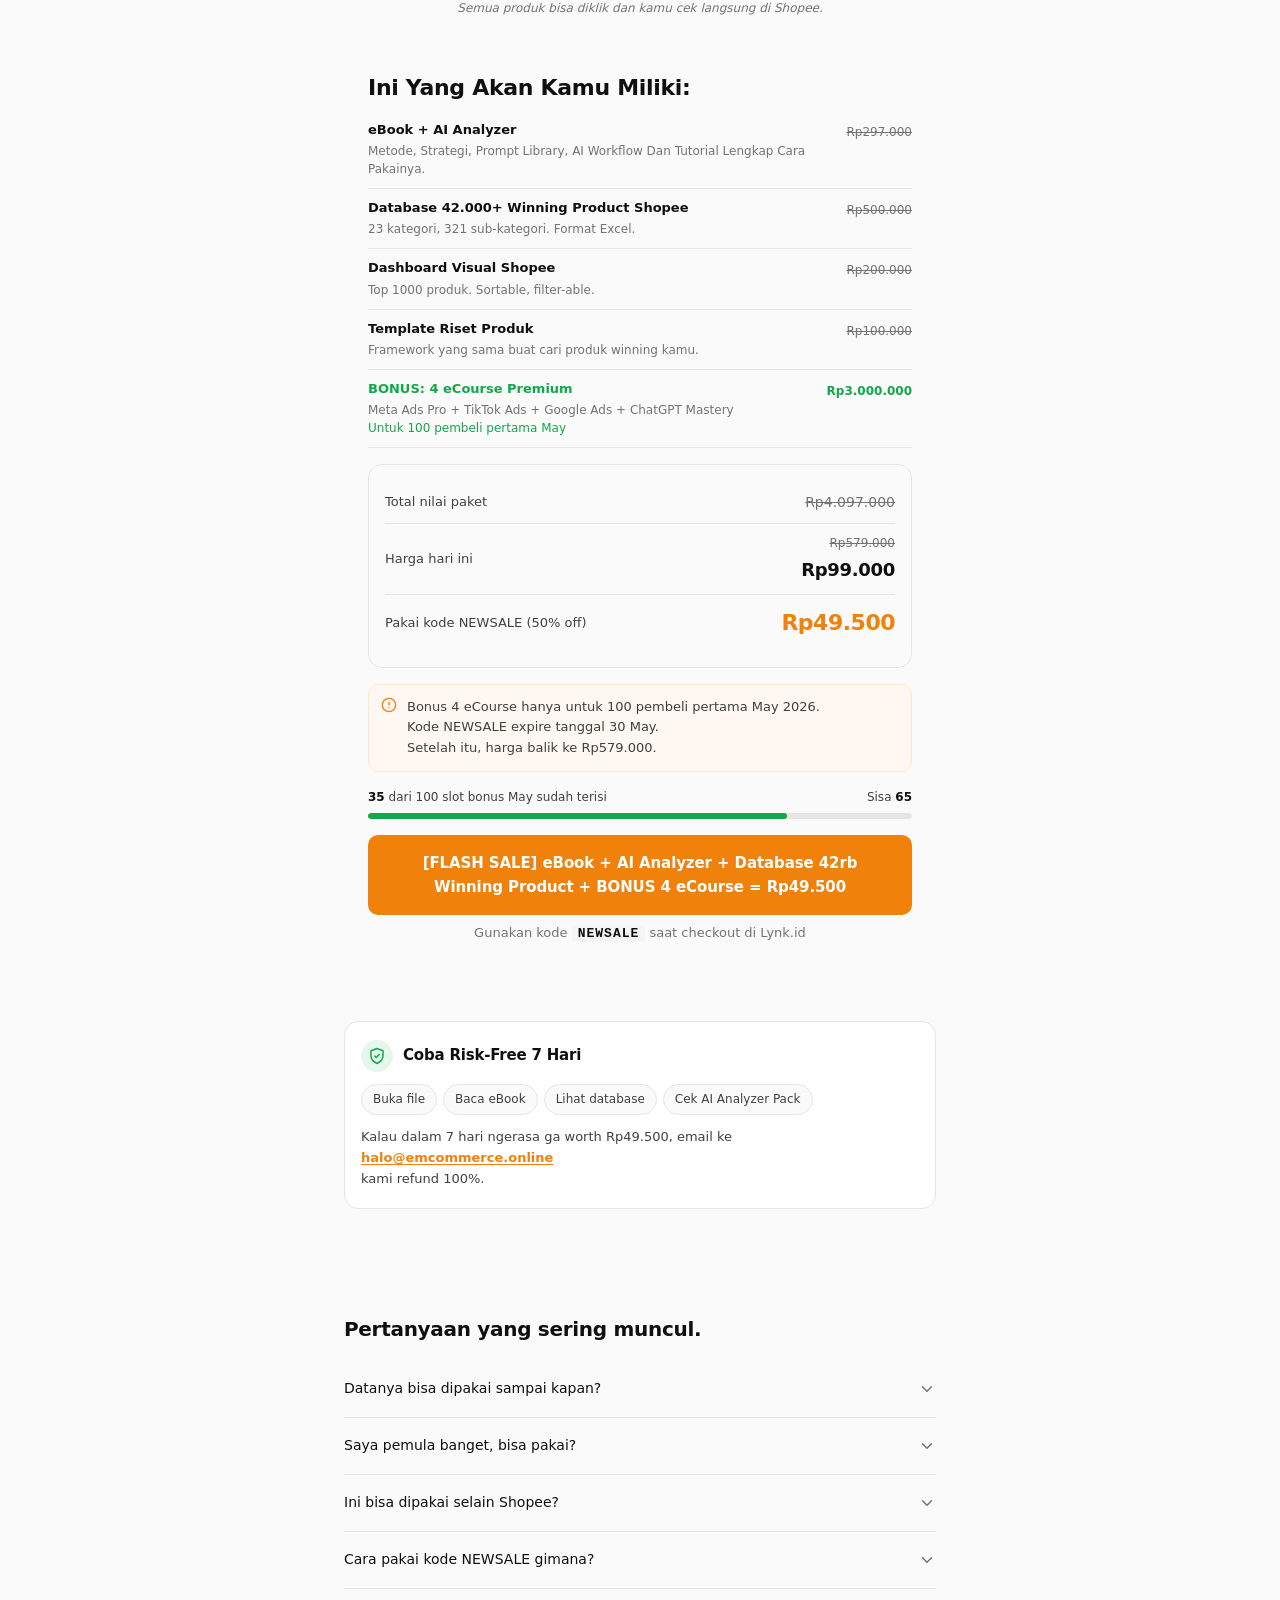
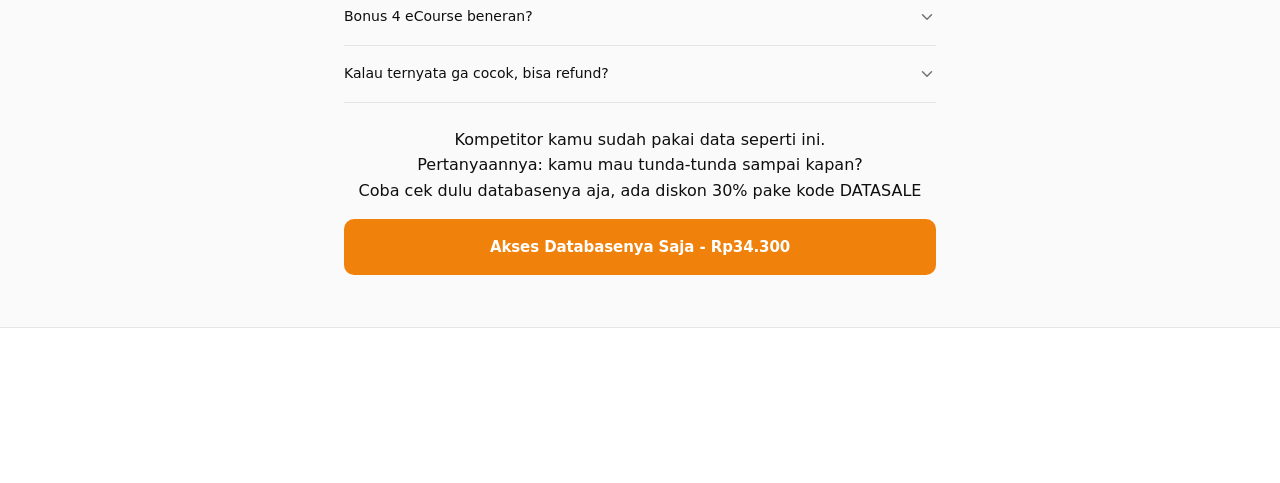
==== commit 74a3db98: "Update index.html" ====
--- a/index.html
+++ b/index.html
@@ -199,6 +199,22 @@
     <!-- Product grid -->
     <div class="product-grid" id="productGrid" aria-label="Daftar produk"></div>
 
+    <!-- Load more button (tier 1 -> 16) -->
+    <button type="button" class="btn-load-more" id="loadMoreBtn" aria-label="Lihat lebih banyak produk">Lihat 10 lagi</button>
+
+    <!-- Paywall teaser - appears after all 50 shown -->
+    <div class="paywall" id="paywallBlock" aria-label="Akses penuh database">
+      <div class="paywall__inner">
+        <div class="paywall__lock" aria-hidden="true">
+          <svg width="28" height="28" viewBox="0 0 24 24" fill="none" stroke="currentColor" stroke-width="2" stroke-linecap="round" stroke-linejoin="round"><rect x="3" y="11" width="18" height="11" rx="2"/><path d="M7 11V7a5 5 0 0 1 10 0v4"/></svg>
+        </div>
+        <p class="paywall__count">41.950 produk lagi terkunci</p>
+        <p class="paywall__sub">Semua kategori. Semua sub-kategori.<br>Semua data omzet, toko, lokasi.</p>
+        <a href="https://lynk.id/emcommerce/0z9gekkdoggl" class="btn btn--primary" id="paywallCta" role="button">Unlock Semua - Rp49.500</a>
+        <p class="paywall__code">Pakai kode <strong>NEWSALE</strong></p>
+      </div>
+    </div>
+
     <!-- Objection card #1 - appears after tier 1 (6 cards) -->
     <div class="objection-card" id="objection1" aria-label="Bantahan keberatan 1">
       <p class="objection-card__thought">"Tapi saya masih ga yakin bisa kejar."</p>
@@ -208,29 +224,8 @@
       <p class="objection-card__rebuttal" style="margin-top:12px">Saya butuh 5 tahun untuk sampai di titik ini.<br><br>
       Kamu ga perlu selama itu, karena semua hal yang saya pelajari - termasuk insight dari RM saya dulu sebagai seller aktif - akan saya tuangkan ke dalam ebook Olshop Hack ini.</p>
     </div>
-
-    <!-- Load more button (tier 1 -> 16) -->
-    <button type="button" class="btn-load-more" id="loadMoreBtn" aria-label="Lihat lebih banyak produk">Lihat 10 lagi</button>
-
-    <!-- Paywall teaser - appears after all 50 shown -->
-    <div class="paywall" id="paywallBlock" aria-label="Akses penuh database">
-      <div class="paywall__inner">
-        <div class="paywall__lock" aria-hidden="true">
-          <svg width="28" height="28" viewBox="0 0 24 24" fill="none" stroke="currentColor" stroke-width="2" stroke-linecap="round" stroke-linejoin="round"><rect x="3" y="11" width="18" height="11" rx="2"/><path d="M7 11V7a5 5 0 0 1 10 0v4"/></svg>
-        </div>
-        <p class="paywall__count">41.950 produk lagi terkunci</p>
-        <p class="paywall__sub">Semua kategori. Semua sub-kategori.<br>Semua data omzet, toko, lokasi.</p>
-        <a href="https://lynk.id/emcommerce/0z9gekkdoggl" class="btn btn--primary" id="paywallCta" role="button">Unlock Semua - Rp49.500</a>
-        <p class="paywall__code">Pakai kode <strong>NEWSALE</strong></p>
-      </div>
-    </div>
     
     <!-- ===== BRIDGE: Winning Product + Contrast (relocated from hero) ===== -->
-    <div class="bridge-block" aria-label="Insight winning product">
-      <p class="bridge-block__copy">
-        Kamu juga bisa dapetin ratusan juta hanya dari 1 produk saja<br><br>
-        Tapi, kamu ga akan bisa sebelum kamu temukan <strong>winning product</strong>-mu sendiri.
-      </p><br>
       <div class="contrast-statement">
         <p class="contrast-statement__problem">Olshop Hack</p>
         <p class="contrast-statement__solution">Bisa Bantu Kamu Dapetin Winning Product Cuma Dengan 2 Langkah.</p>
@@ -435,7 +430,7 @@
         <li>Cek AI Analyzer Pack</li>
       </ul>
       <p class="risk-free__body">
-        Kalau dalam 7 hari ngerasa ga worth Rp69.300, email ke
+        Kalau dalam 7 hari ngerasa ga worth Rp49.500, email ke
         <a href="mailto:halo@emcommerce.online?subject=Refund">halo@emcommerce.online</a><br>
         kami refund 100%.
       </p>
@@ -493,7 +488,7 @@
         Kalau ternyata ga cocok, bisa refund?
         <svg class="faq-chevron" viewBox="0 0 24 24" fill="none" stroke="currentColor" stroke-width="2" stroke-linecap="round" stroke-linejoin="round" aria-hidden="true"><polyline points="6 9 12 15 18 9"/></svg>
       </button>
-      <div class="faq-a">Bisa. Kamu punya waktu 7 hari setelah pembelian untuk request refund. Email ke halo@emcommerce.online dengan subject "Refund [emailmu di Lynk.id]". Refund 100% (Rp69.300), diproses max 3 hari kerja.</div>
+      <div class="faq-a">Bisa. Kamu punya waktu 7 hari setelah pembelian untuk request refund. Email ke halo@emcommerce.online dengan subject "Refund [emailmu di Lynk.id]". Refund 100% (Rp49.500), diproses max 3 hari kerja.</div>
     </div>
 
     <!-- Final push -->
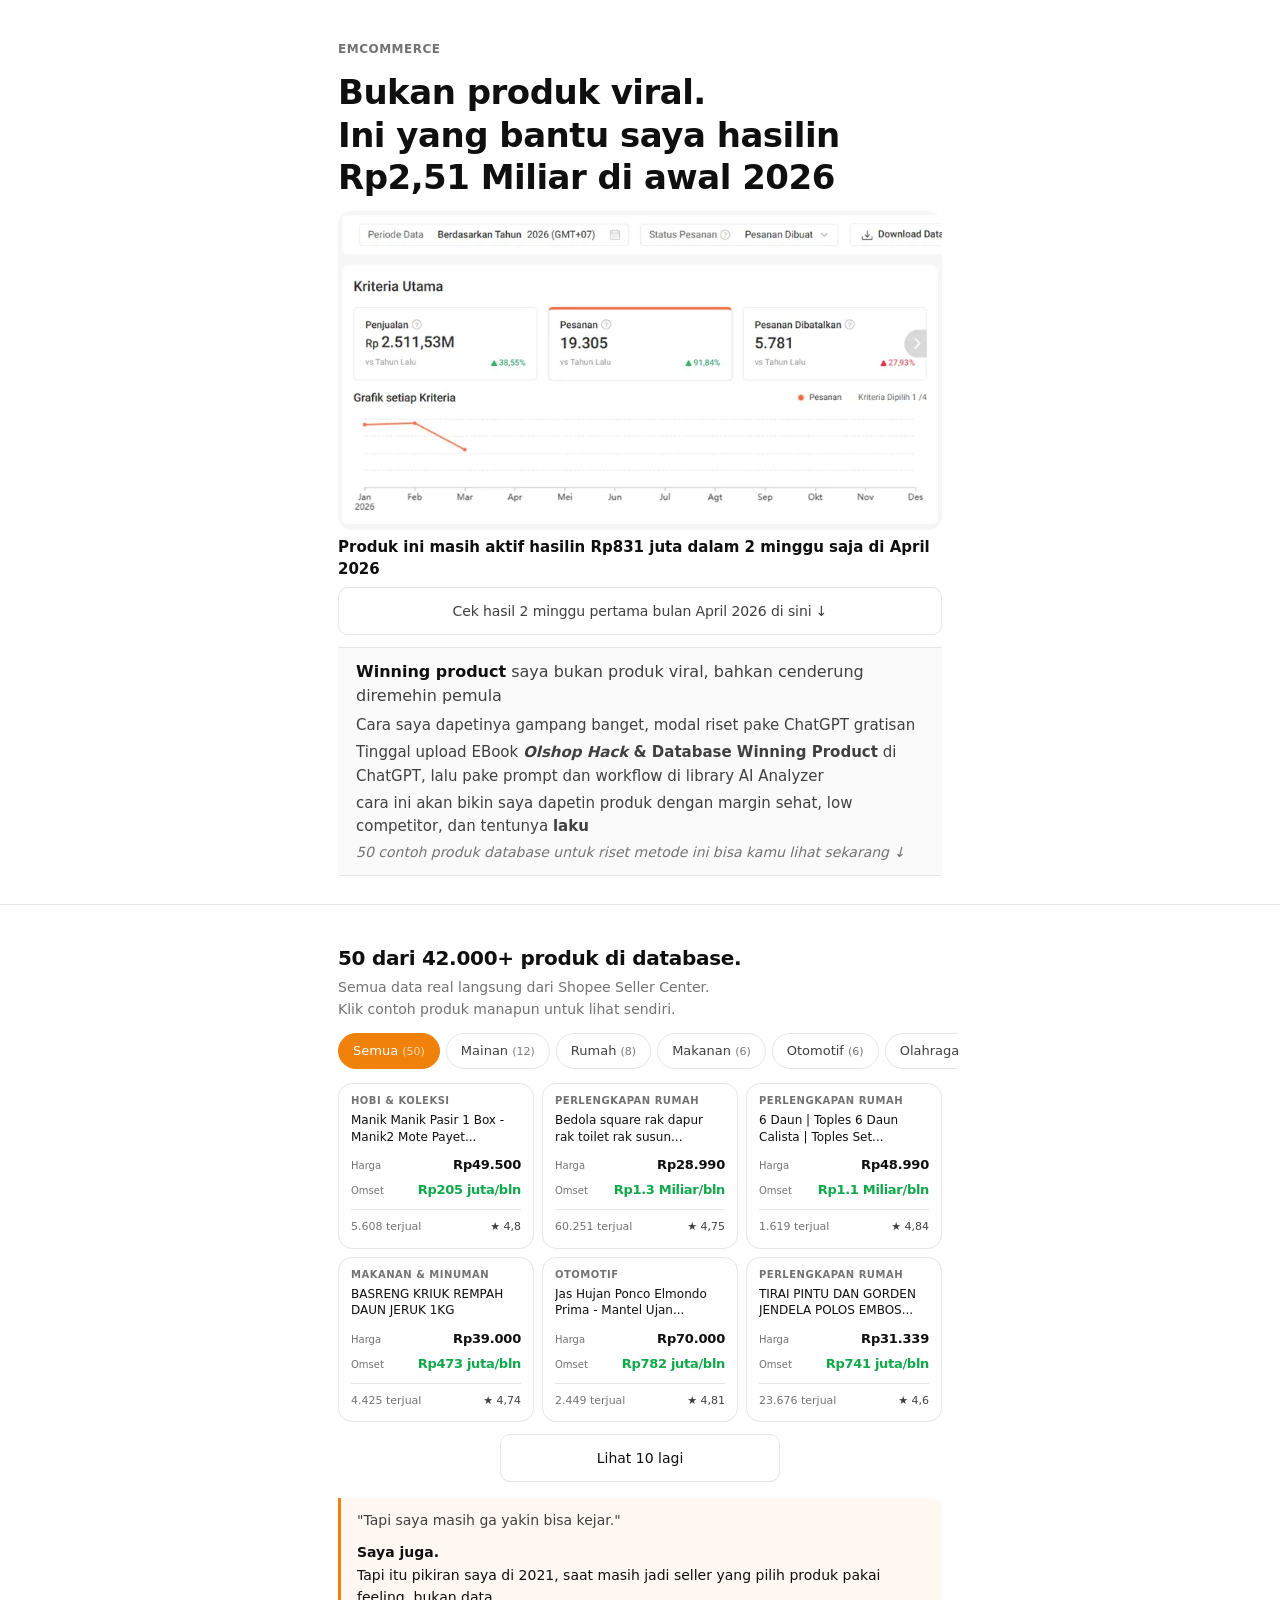
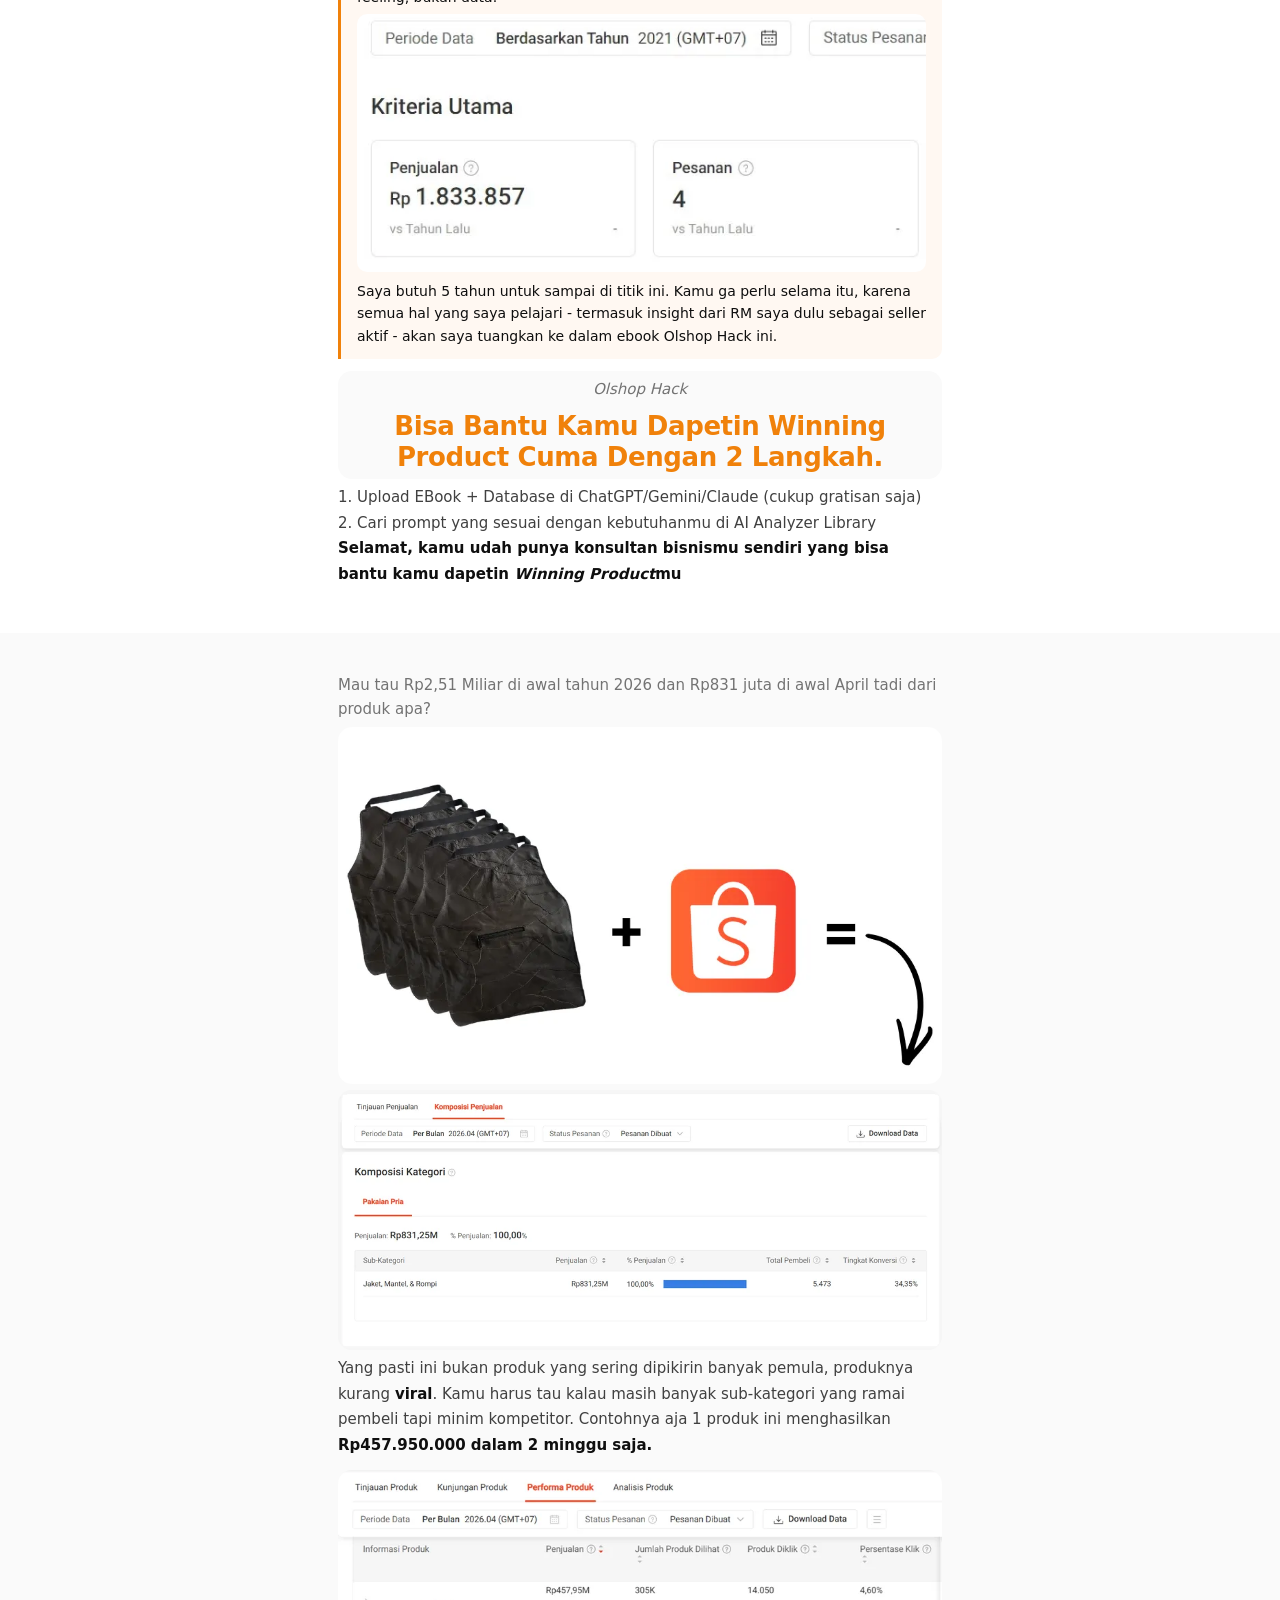
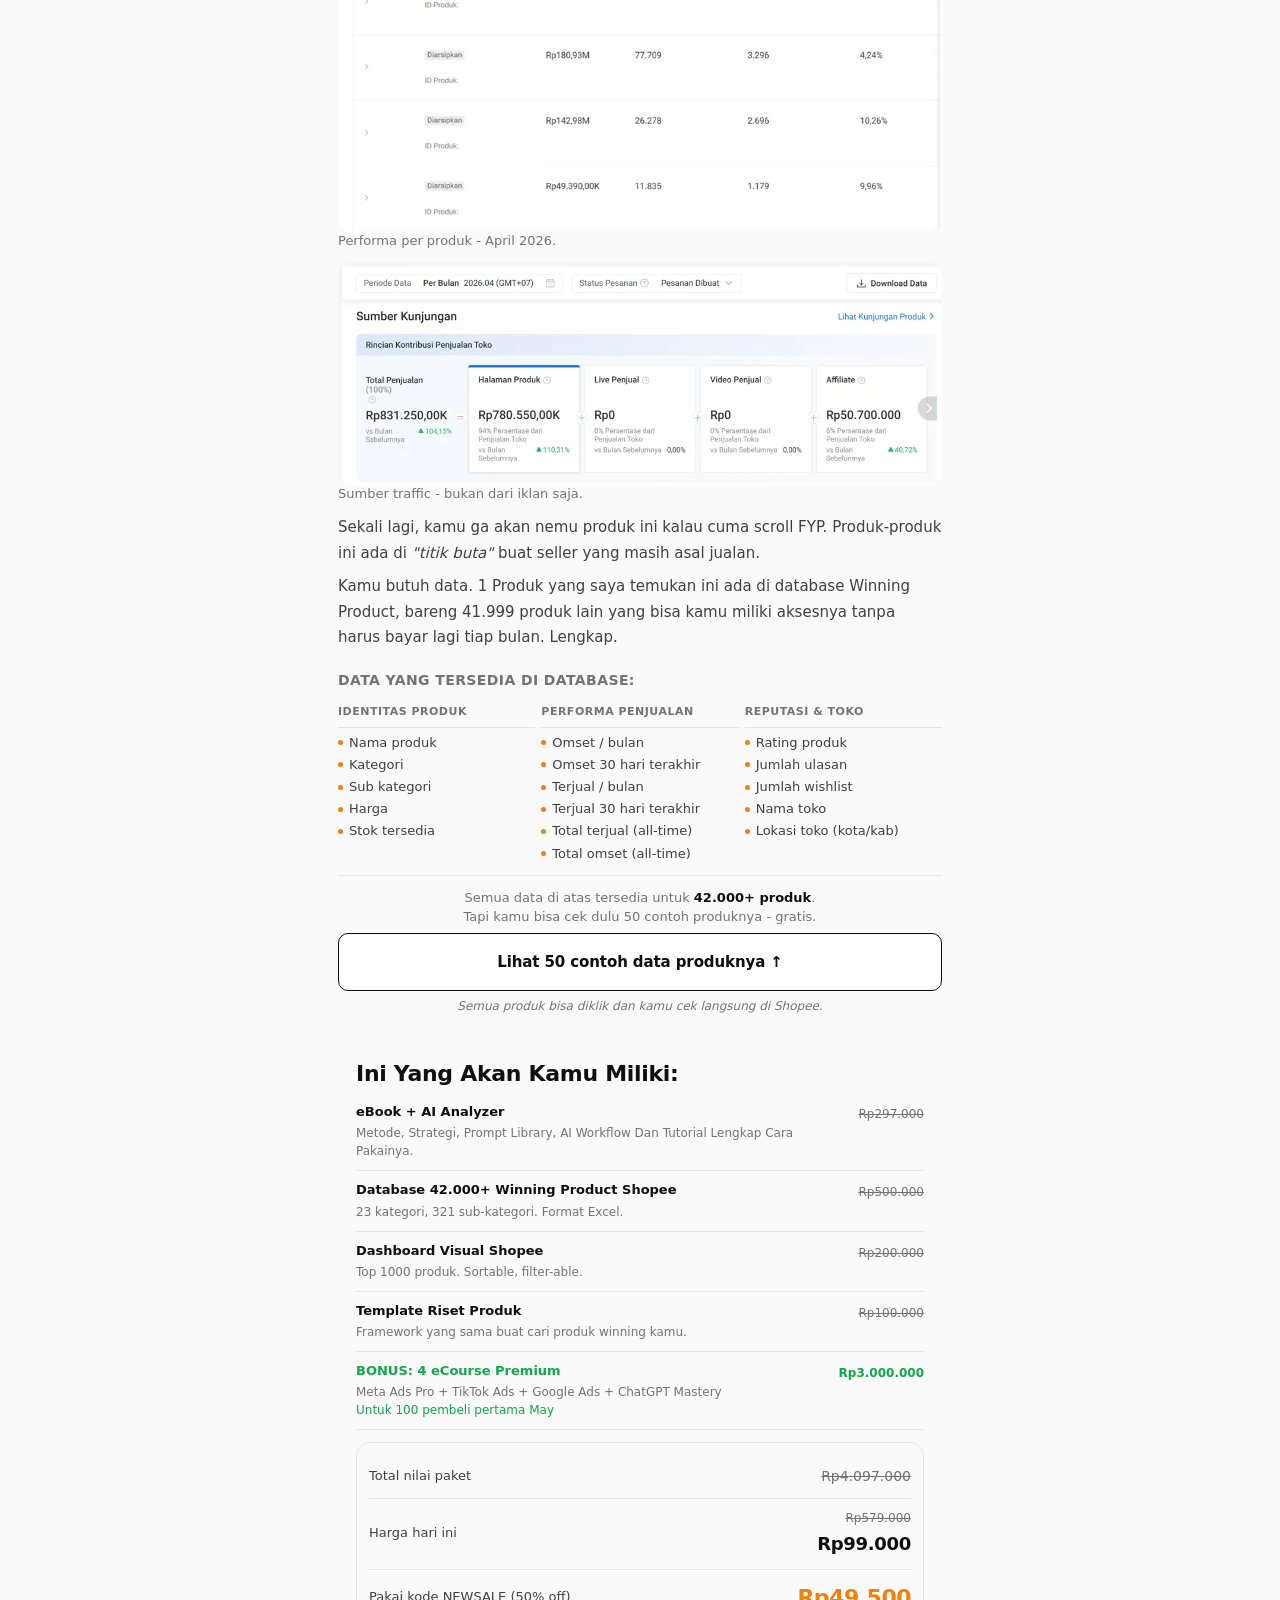
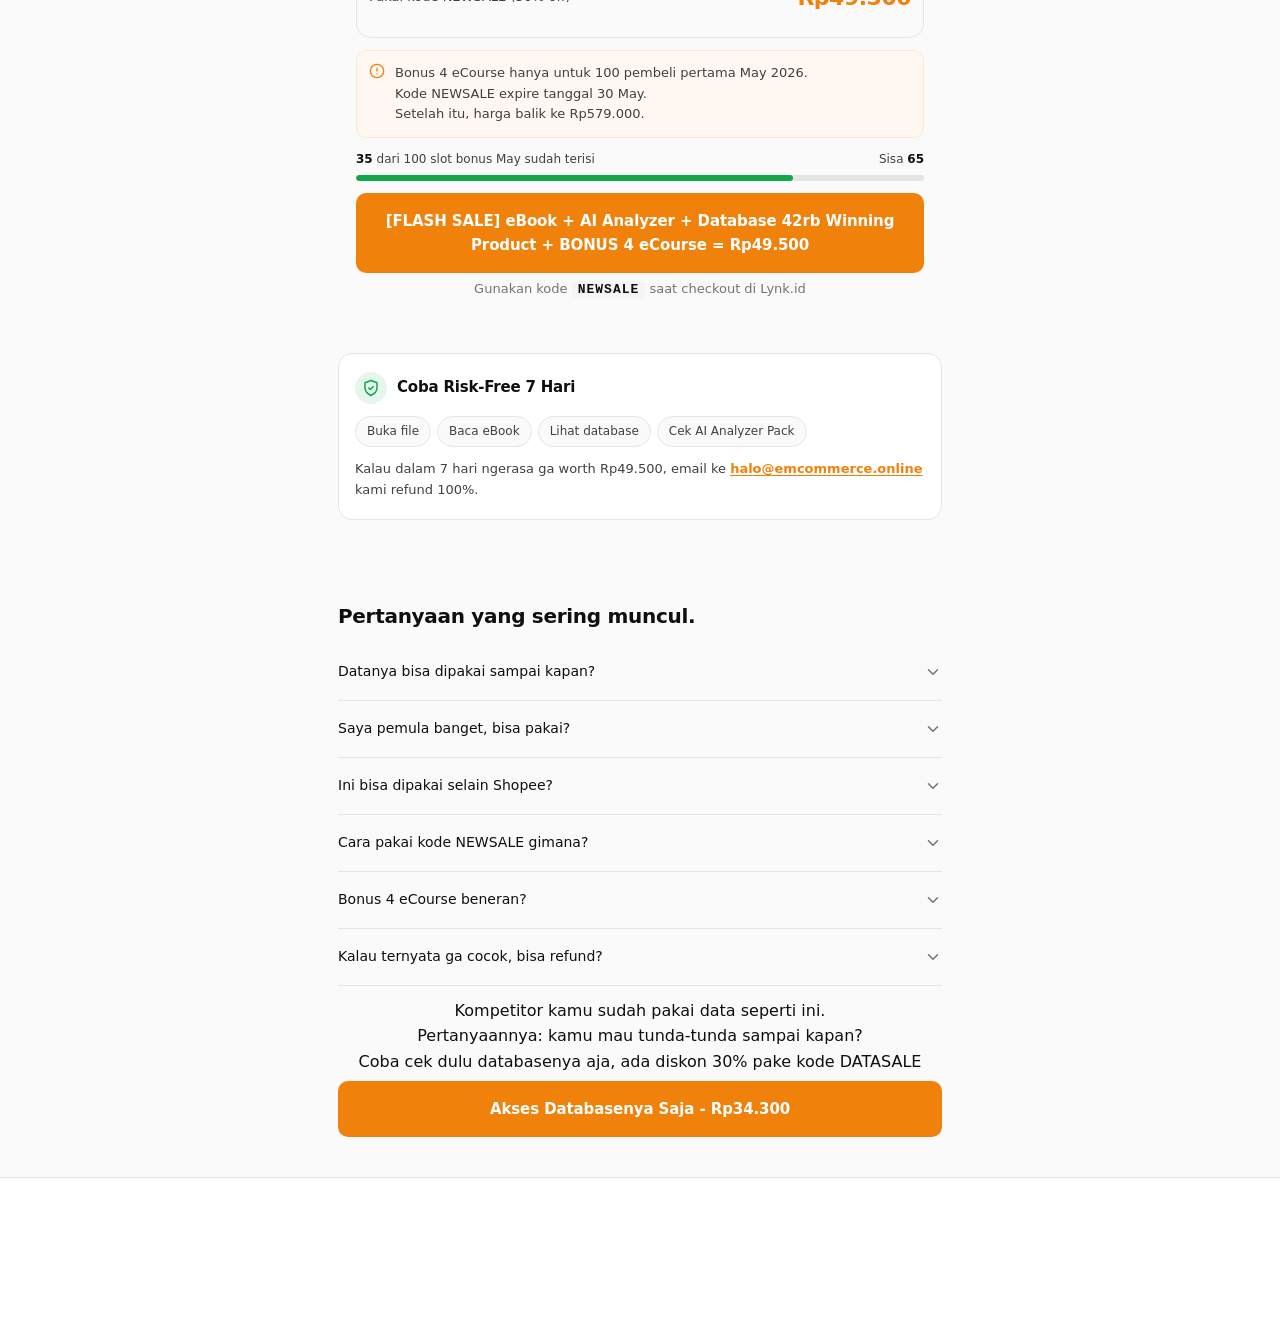
==== commit aae363b5: "Update index.html" ====
--- a/index.html
+++ b/index.html
@@ -22,12 +22,12 @@
       --color-accent:#f0810a;
       --color-accent-dark:#c76908;
       --color-success:#10a84a;
-      --space-xs:4px;
-      --space-sm:8px;
-      --space-md:16px;
-      --space-lg:24px;
-      --space-xl:28px;
-      --space-2xl:44px;
+      --space-xs:3px;
+      --space-sm:6px;
+      --space-md:12px;
+      --space-lg:18px;
+      --space-xl:22px;
+      --space-2xl:32px;
       --font:system-ui,-apple-system,BlinkMacSystemFont,'Segoe UI',sans-serif;
       --radius-sm:6px;
       --radius-md:10px;
@@ -52,13 +52,13 @@
     #navCta:focus-visible{outline:2px solid var(--color-accent);outline-offset:2px}
 
     /* Hero */
-    .hero{padding:32px 0 28px;border-bottom:1px solid var(--color-neutral-200)}
+    .hero{padding:20px 0 16px;border-bottom:1px solid var(--color-neutral-200)}
     .hero__logo{font-size:12px;font-weight:700;letter-spacing:0.5px;text-transform:uppercase;color:var(--color-neutral-500);margin-bottom:var(--space-md);display:block}
     .hero__headline{font-size:26px;font-weight:700;line-height:1.25;letter-spacing:-0.5px;color:var(--color-neutral-900);margin-bottom:var(--space-md)}
     @media(min-width:769px){.hero__headline{font-size:34px}}
 
     /* Proof callout box */
-    .hero__proof{border:1px solid var(--color-neutral-200);border-left:4px solid var(--color-accent);border-radius:var(--radius-md);padding:var(--space-sm) var(--space-md);margin-bottom:var(--space-md);background:var(--color-neutral-50)}
+    .hero__proof{border:1px solid var(--color-neutral-200);border-left:4px solid var(--color-accent);border-radius:var(--radius-md);padding:var(--space-xs) var(--space-md);margin-bottom:var(--space-sm);background:var(--color-neutral-50)}
     .hero__proof-number{font-size:36px;font-weight:700;letter-spacing:-1px;color:var(--color-accent);line-height:1;display:block;margin-bottom:4px}
     @media(min-width:769px){.hero__proof-number{font-size:44px}}
     .hero__proof-sub{font-size:14px;color:var(--color-neutral-700);font-weight:500;margin-bottom:4px}
@@ -78,12 +78,12 @@
     .hero__nudge{font-size:12px;color:var(--color-neutral-500);text-align:center;display:block;margin-top:var(--space-sm);font-style:italic}
 
     /* Screenshots */
-    .hero__screenshot{width:100%;border-radius:var(--radius-lg);margin-bottom:var(--space-md)}
-    .hero__screenshot-caption{font-size:15px;font-weight:600;color:var(--color-neutral-900);line-height:1.5;margin-bottom:var(--space-md);display:block}
-    .objection-card__screenshot{width:100%;border-radius:var(--radius-md);margin:var(--space-md) 0}
+    .hero__screenshot{width:100%;border-radius:var(--radius-lg);margin-bottom:var(--space-sm)}
+    .hero__screenshot-caption{font-size:15px;font-weight:600;color:var(--color-neutral-900);line-height:1.5;margin-bottom:var(--space-sm);display:block}
+    .objection-card__screenshot{width:100%;border-radius:var(--radius-md);margin:var(--space-sm) 0}
 
     /* Section base */
-    .section{padding:var(--space-xl) 0}
+    .section{padding:var(--space-lg) 0}
     .section--alt{background:var(--color-neutral-50)}
 
     /* content-visibility for below-fold sections */
@@ -92,14 +92,14 @@
     /* card-hidden used by JS */
     .card-hidden{display:none!important}
     /* Contrast statement block */
-    .contrast-statement{margin:var(--space-md) 0;padding:var(--space-md);background:var(--color-neutral-50);border-radius:var(--radius-lg);text-align:center}
+    .contrast-statement{margin:var(--space-sm) 0;padding:var(--space-sm) var(--space-md);background:var(--color-neutral-50);border-radius:var(--radius-lg);text-align:center}
     .contrast-statement__problem{font-size:15px;color:var(--color-neutral-500);margin-bottom:10px;font-style:italic}
     .contrast-statement__problem em{font-style:normal}
     .contrast-statement__solution{font-size:22px;font-weight:700;color:var(--color-accent);letter-spacing:-0.4px;line-height:1.2}
     @media(min-width:769px){.contrast-statement__solution{font-size:26px}}
 
     /* ===== DATABASE LIST (new) ===== */
-    .db-list-section{margin:var(--space-lg) 0}
+    .db-list-section{margin:var(--space-md) 0}
     .db-list-section__title{font-size:14px;font-weight:600;color:var(--color-neutral-500);letter-spacing:.4px;text-transform:uppercase;margin-bottom:var(--space-md)}
     .db-columns{display:grid;grid-template-columns:1fr 1fr;gap:var(--space-sm)}
     @media(min-width:769px){.db-columns{grid-template-columns:repeat(3,1fr)}}
@@ -112,10 +112,10 @@
 
 
     /* ===== risk free ===== */
-    .risk-free{margin-top:var(--space-lg);background:var(--color-white);border:1px solid var(--color-neutral-200);border-radius:var(--radius-lg);padding:18px 16px}.risk-free__head{display:flex;align-items:center;gap:10px;margin-bottom:12px}.risk-free__shield{display:flex;align-items:center;justify-content:center;width:32px;height:32px;border-radius:99px;background:rgba(16,168,74,.1);color:var(--color-success);flex-shrink:0}.risk-free__title{font-size:15px;font-weight:700;color:var(--color-neutral-900);letter-spacing:-.2px;line-height:1.3;margin:0}.risk-free__steps{list-style:none;padding:0;margin:0 0 12px;display:flex;flex-wrap:wrap;gap:6px}.risk-free__steps li{font-size:12px;font-weight:500;color:var(--color-neutral-700);background:var(--color-neutral-50);border:1px solid var(--color-neutral-200);border-radius:99px;padding:5px 11px;white-space:nowrap}.risk-free__body{font-size:13px;line-height:1.6;color:var(--color-neutral-700);margin:0}.risk-free__body a{color:var(--color-accent);font-weight:600;text-decoration:underline;text-underline-offset:2px}.risk-free__body a:focus-visible{outline:2px solid var(--color-accent);outline-offset:2px;border-radius:2px}
+    .risk-free{margin-top:var(--space-md);background:var(--color-white);border:1px solid var(--color-neutral-200);border-radius:var(--radius-lg);padding:18px 16px}.risk-free__head{display:flex;align-items:center;gap:10px;margin-bottom:12px}.risk-free__shield{display:flex;align-items:center;justify-content:center;width:32px;height:32px;border-radius:99px;background:rgba(16,168,74,.1);color:var(--color-success);flex-shrink:0}.risk-free__title{font-size:15px;font-weight:700;color:var(--color-neutral-900);letter-spacing:-.2px;line-height:1.3;margin:0}.risk-free__steps{list-style:none;padding:0;margin:0 0 12px;display:flex;flex-wrap:wrap;gap:6px}.risk-free__steps li{font-size:12px;font-weight:500;color:var(--color-neutral-700);background:var(--color-neutral-50);border:1px solid var(--color-neutral-200);border-radius:99px;padding:5px 11px;white-space:nowrap}.risk-free__body{font-size:13px;line-height:1.6;color:var(--color-neutral-700);margin:0}.risk-free__body a{color:var(--color-accent);font-weight:600;text-decoration:underline;text-underline-offset:2px}.risk-free__body a:focus-visible{outline:2px solid var(--color-accent);outline-offset:2px;border-radius:2px}
     
     /* ===== CTA to demo (new) ===== */
-    .reveal-demo-cta{margin-top:var(--space-lg);padding-top:var(--space-lg);border-top:1px solid var(--color-neutral-200)}
+    .reveal-demo-cta{margin-top:var(--space-md);padding-top:var(--space-md);border-top:1px solid var(--color-neutral-200)}
     .reveal-demo-cta__eyebrow{font-size:13px;color:var(--color-neutral-500);text-align:center;margin-bottom:var(--space-sm);line-height:1.5}
     .reveal-demo-cta__eyebrow strong{color:var(--color-neutral-900)}
     .btn--ghost-dark{display:block;width:100%;padding:16px 20px;border-radius:var(--radius-md);font-size:15px;font-weight:600;text-align:center;transition:border-color .15s,background .15s,transform .1s;letter-spacing:-0.1px;cursor:pointer;color:var(--color-neutral-900);border:1.5px solid var(--color-neutral-900);background:var(--color-white)}
@@ -221,19 +221,18 @@
       <p class="objection-card__rebuttal"><strong>Saya juga.</strong><br>
       Tapi itu pikiran saya di 2021, saat masih jadi seller yang pilih produk pakai feeling, bukan data.</p>
       <img src="/assets/img/2021.webp" alt="Dashboard Shopee 2021" class="objection-card__screenshot" loading="lazy" width="800" height="450">
-      <p class="objection-card__rebuttal" style="margin-top:12px">Saya butuh 5 tahun untuk sampai di titik ini.<br><br>
-      Kamu ga perlu selama itu, karena semua hal yang saya pelajari - termasuk insight dari RM saya dulu sebagai seller aktif - akan saya tuangkan ke dalam ebook Olshop Hack ini.</p>
+      <p class="objection-card__rebuttal" style="margin-top:8px">Saya butuh 5 tahun untuk sampai di titik ini. Kamu ga perlu selama itu, karena semua hal yang saya pelajari - termasuk insight dari RM saya dulu sebagai seller aktif - akan saya tuangkan ke dalam ebook Olshop Hack ini.</p>
     </div>
     
     <!-- ===== BRIDGE: Winning Product + Contrast (relocated from hero) ===== -->
       <div class="contrast-statement">
         <p class="contrast-statement__problem">Olshop Hack</p>
         <p class="contrast-statement__solution">Bisa Bantu Kamu Dapetin Winning Product Cuma Dengan 2 Langkah.</p>
-      </div><br>
+      </div>
       <p class="bridge-block__copy">
-        1. Upload EBook + Database di ChatGPT/Gemini/Claude (cukup gratisan saja)<br><br>
-        2. Cari prompt yang sesuai dengan kebutuhanmu di AI Analyzer Library<br><br>
-        <strong>Selamat, kamu udah punya konsultan bisnismu sendiri yang bisa bantu kamu dapetin <i>Winning Product</i>mu </strong><br>
+        1. Upload EBook + Database di ChatGPT/Gemini/Claude (cukup gratisan saja)<br>
+        2. Cari prompt yang sesuai dengan kebutuhanmu di AI Analyzer Library<br>
+        <strong>Selamat, kamu udah punya konsultan bisnismu sendiri yang bisa bantu kamu dapetin <i>Winning Product</i>mu</strong>
       </p>
     </div>
 
@@ -252,8 +251,8 @@
 
     <!-- Relocated subcopy: anti-FYP positioning -->
     <p class="reveal__subcopy">
-      Yang pasti ini bukan produk yang sering dipikirin banyak pemula, produknya kurang <strong>viral</strong><br><br>
-      Kamu harus tau kalau masih banyak sub-kategori yang ramai pembeli tapi minim kompetitor.<br><br>
+      Yang pasti ini bukan produk yang sering dipikirin banyak pemula, produknya kurang <strong>viral</strong>.
+      Kamu harus tau kalau masih banyak sub-kategori yang ramai pembeli tapi minim kompetitor.
       Contohnya aja 1 produk ini menghasilkan <strong>Rp457.950.000 dalam 2 minggu saja.</strong>
     </p>
 
@@ -267,11 +266,8 @@
 
     <!-- Insight pivot -->
     <div class="reveal__insight">
-      <p>Sekali lagi, kamu ga akan nemu produk ini kalau cuma scroll FYP.<br>
-      Produk2 ini ada di <i>"titik buta"</i> buat seller yang masih asal jualan.</p>
-      <p>Kamu butuh data<br>
-      <p>1 Produk yang saya temukan ini, ada di database Winning Product.<br>
-      Bareng 41.999 produk lain yang bisa kamu miliki aksesnya tanpa harus bayar lagi tiap bulan. Lengkap.</p>
+      <p>Sekali lagi, kamu ga akan nemu produk ini kalau cuma scroll FYP. Produk-produk ini ada di <i>"titik buta"</i> buat seller yang masih asal jualan.</p>
+      <p>Kamu butuh data. 1 Produk yang saya temukan ini ada di database Winning Product, bareng 41.999 produk lain yang bisa kamu miliki aksesnya tanpa harus bayar lagi tiap bulan. Lengkap.</p>
     </div>
 
     <!-- ===== DATABASE LIST (dari kolom aktual Database_Shopee.xlsx) ===== -->
@@ -537,7 +533,7 @@
   </div>
 </div>
 
-<style>.demo-intro{margin-bottom:var(--space-md)}.demo-intro__title{font-size:20px;font-weight:700;color:var(--color-neutral-900);letter-spacing:-.3px;line-height:1.3;margin-bottom:6px}.demo-intro__sub{font-size:14px;color:var(--color-neutral-500);line-height:1.55}.chips-scroll{overflow-x:auto;-webkit-overflow-scrolling:touch;scrollbar-width:none;margin:0 -16px;padding:0 16px;margin-bottom:var(--space-md)}.chips-scroll::-webkit-scrollbar{display:none}.chips-row{display:flex;gap:6px;padding-bottom:2px;width:max-content}.chip{font-size:13px;font-weight:500;padding:7px 14px;border-radius:99px;border:1px solid var(--color-neutral-200);background:var(--color-white);color:var(--color-neutral-700);white-space:nowrap;transition:background .15s,color .15s,border-color .15s;cursor:pointer;min-height:36px}.chip:focus-visible{outline:2px solid var(--color-accent);outline-offset:2px}.chip.active{background:var(--color-accent);color:var(--color-white);border-color:var(--color-accent)}.chip__count{font-size:11px;opacity:.7}.product-grid{display:grid;grid-template-columns:1fr 1fr;gap:8px;margin-bottom:var(--space-md)}@media(min-width:769px){.product-grid{grid-template-columns:repeat(3,1fr)}.product-card.expanded{grid-column:span 3}}.product-card{border:1px solid var(--color-neutral-200);border-radius:var(--radius-lg);padding:12px;background:var(--color-white);cursor:pointer;transition:border-color .15s ease;overflow:hidden}.product-card:active{border-color:rgba(0,0,0,.2)}.product-card.expanded{border-color:var(--color-accent);grid-column:span 2}.card-category{font-size:10px;font-weight:600;letter-spacing:.5px;text-transform:uppercase;color:var(--color-neutral-500);margin-bottom:6px;line-height:1}.card-name{font-size:12px;font-weight:500;line-height:1.4;margin-bottom:10px;color:var(--color-neutral-900);display:-webkit-box;-webkit-line-clamp:2;-webkit-box-orient:vertical;overflow:hidden}.product-card.expanded .card-name{-webkit-line-clamp:unset;overflow:visible}.card-price-row,.card-omset-row{display:flex;justify-content:space-between;align-items:baseline;margin-bottom:4px}.card-price-label,.card-omset-label{font-size:10px;color:var(--color-neutral-500);font-weight:500}.card-price{font-size:13px;font-weight:600;color:var(--color-neutral-900);letter-spacing:-.2px}.card-omset{font-size:13px;font-weight:700;color:var(--color-success);letter-spacing:-.3px}.card-footer{display:flex;justify-content:space-between;font-size:11px;color:var(--color-neutral-500);margin-top:8px;padding-top:8px;border-top:1px solid var(--color-neutral-200)}.card-footer-rating{font-weight:500;color:var(--color-neutral-700)}.card-expanded-content{max-height:0;overflow:hidden;transition:max-height .22s ease-out,opacity .2s ease;opacity:0}.product-card.expanded .card-expanded-content{max-height:400px;opacity:1}.card-detail-row{display:flex;justify-content:space-between;align-items:center;font-size:12px;color:var(--color-neutral-700);padding:10px 0 0;gap:8px}.card-detail-label{color:var(--color-neutral-500);font-size:11px;flex-shrink:0}.card-nudge{font-size:11px;color:var(--color-neutral-500);padding:10px 0 12px;border-bottom:1px solid var(--color-neutral-200)}.card-actions{display:flex;gap:8px;padding-top:12px}.card-btn-shopee{flex:1;padding:10px;background:var(--color-accent);color:var(--color-white);border-radius:var(--radius-sm);font-size:13px;font-weight:600;text-align:center;display:flex;align-items:center;justify-content:center;cursor:pointer;min-height:44px}.card-btn-shopee:focus-visible{outline:2px solid var(--color-accent);outline-offset:2px}.card-btn-close{padding:10px 14px;background:transparent;color:var(--color-neutral-700);border:1px solid var(--color-neutral-200);border-radius:var(--radius-sm);font-size:13px;font-weight:500;cursor:pointer;min-height:44px}.card-btn-close:focus-visible{outline:2px solid var(--color-accent);outline-offset:2px}.objection-card{display:none;background:#fff8f2;border-left:3px solid var(--color-accent);border-radius:0 var(--radius-md) var(--radius-md) 0;padding:20px;margin-bottom:var(--space-md)}.objection-card.visible{display:block}.objection-card__thought{font-size:14px;color:var(--color-neutral-700);margin-bottom:10px;line-height:1.5}.objection-card__rebuttal{font-size:14px;color:var(--color-neutral-900);line-height:1.6}.btn-load-more{display:block;width:100%;max-width:280px;margin:8px auto 16px;padding:14px 20px;background:transparent;color:var(--color-neutral-900);border:1px solid var(--color-neutral-200);border-radius:var(--radius-md);font-size:14px;font-weight:500;cursor:pointer;font-family:var(--font);transition:border-color .15s,background .15s;text-align:center;min-height:48px}.btn-load-more:hover{border-color:var(--color-neutral-900);background:var(--color-neutral-50)}.btn-load-more:focus-visible{outline:2px solid var(--color-accent);outline-offset:2px}.paywall{display:none;margin-top:var(--space-md);border:1px solid var(--color-neutral-200);border-radius:var(--radius-lg);overflow:hidden}.paywall.visible{display:block}.paywall__inner{padding:var(--space-lg) var(--space-md);text-align:center}.paywall__lock{color:var(--color-neutral-500);margin-bottom:var(--space-md);display:flex;justify-content:center}.paywall__count{font-size:20px;font-weight:700;color:var(--color-neutral-900);letter-spacing:-.3px;margin-bottom:8px}.paywall__sub{font-size:14px;color:var(--color-neutral-500);margin-bottom:var(--space-md);line-height:1.55}.paywall__code{font-size:13px;color:var(--color-neutral-500);margin-top:var(--space-sm)}.paywall__code strong{color:var(--color-neutral-900);background:var(--color-neutral-100);padding:2px 6px;border-radius:4px;font-family:monospace;letter-spacing:1px}.reveal__callback{font-size:15px;color:var(--color-neutral-500);margin-bottom:var(--space-sm)}.reveal__answer{margin-bottom:var(--space-lg);text-align:center}.reveal__product{font-size:38px;font-weight:700;letter-spacing:-1px;color:var(--color-accent);line-height:1.1;margin-bottom:4px}.reveal__location{font-size:24px;font-weight:700;color:var(--color-neutral-900);letter-spacing:-.5px}@media(min-width:769px){.reveal__product{font-size:44px}.reveal__location{font-size:28px}}.reveal__data-table{border:1px solid var(--color-neutral-200);border-radius:var(--radius-lg);overflow:hidden;margin-bottom:var(--space-lg);background:var(--color-white)}.data-table__header{display:flex;justify-content:space-between;align-items:center;padding:10px 16px;background:var(--color-neutral-100);border-bottom:1px solid var(--color-neutral-200)}.data-table__label{font-size:11px;font-weight:600;letter-spacing:.5px;text-transform:uppercase;color:var(--color-neutral-500)}.data-table__period{font-size:11px;color:var(--color-neutral-500)}.data-table__row{display:flex;justify-content:space-between;align-items:center;padding:11px 16px;border-bottom:1px solid var(--color-neutral-100);gap:var(--space-md)}.data-table__row:last-child{border-bottom:none}.data-table__key{font-size:12px;color:var(--color-neutral-500);flex-shrink:0}.data-table__val{font-size:13px;font-weight:500;color:var(--color-neutral-900);text-align:right}.data-table__val--accent{color:var(--color-success);font-weight:700;font-size:15px}.reveal__breakdown{background:var(--color-neutral-50);border-radius:var(--radius-lg);padding:var(--space-lg);margin-bottom:var(--space-lg);text-align:center}.reveal__breakdown-intro{font-size:14px;color:var(--color-neutral-700);margin-bottom:var(--space-md);line-height:1.55}.reveal__breakdown-stat{margin-bottom:8px}.reveal__breakdown-number{display:block;font-size:32px;font-weight:700;letter-spacing:-1px;color:var(--color-success);line-height:1;margin-bottom:4px}.reveal__breakdown-period{font-size:13px;color:var(--color-neutral-500)}.reveal__breakdown-meta{font-size:13px;color:var(--color-neutral-700);line-height:1.5}.reveal__insight{font-size:15px;line-height:1.7;color:var(--color-neutral-700);margin-bottom:var(--space-lg)}.reveal__insight p+p{margin-top:var(--space-md)}.value__title{font-size:22px;font-weight:700;letter-spacing:-.3px;color:var(--color-neutral-900);margin-bottom:var(--space-md)}.value-list{list-style:none;padding:0;margin-bottom:var(--space-md)}.value-item{display:flex;justify-content:space-between;align-items:flex-start;padding:10px 0;border-bottom:1px solid var(--color-neutral-200);gap:var(--space-md)}.value-item:first-child{padding-top:0}.value-item__info{flex:1}.value-item__name{font-size:13px;font-weight:600;color:var(--color-neutral-900);margin-bottom:3px;line-height:1.4}.value-item__desc{font-size:12px;color:var(--color-neutral-500);line-height:1.5}.value-item__price{font-size:12px;color:var(--color-neutral-500);text-decoration:line-through;white-space:nowrap;flex-shrink:0;font-weight:500;padding-top:2px}.value-item--bonus .value-item__name{color:var(--color-success)}.value-item--bonus .value-item__desc em{color:var(--color-success);font-style:normal;font-weight:500}.value-item__price--bonus{text-decoration:none;color:var(--color-success);font-weight:700}.price-block{background:var(--color-neutral-50);border:1px solid var(--color-neutral-200);border-radius:var(--radius-lg);padding:var(--space-md);margin-bottom:var(--space-md)}.price-block__row{display:flex;justify-content:space-between;align-items:center;padding:10px 0;gap:var(--space-md)}.price-block__label{font-size:13px;color:var(--color-neutral-700);flex:1}.price-block__total{font-size:14px;font-weight:500;color:var(--color-neutral-500);text-decoration:line-through}.price-block__prices{display:flex;flex-direction:column;align-items:flex-end;gap:2px}.price-block__strike{font-size:12px;text-decoration:line-through;color:var(--color-neutral-500)}.price-block__current{font-size:18px;font-weight:700;color:var(--color-neutral-900);letter-spacing:-.3px}.price-block__final{font-size:22px;font-weight:700;color:var(--color-accent);letter-spacing:-.5px}.price-block__divider{height:1px;background:var(--color-neutral-200)}.urgency-box{display:flex;gap:10px;align-items:flex-start;background:#fff8f2;border:1px solid #fde8cc;border-radius:var(--radius-md);padding:12px;margin-bottom:var(--space-md);color:var(--color-accent)}.urgency-box p{font-size:13px;line-height:1.6;color:var(--color-neutral-700)}.progress-wrap{margin-bottom:var(--space-md)}.progress-label{display:flex;justify-content:space-between;font-size:12px;color:var(--color-neutral-700);margin-bottom:6px}.progress-label strong{color:var(--color-neutral-900)}.progress-bar{height:6px;background:var(--color-neutral-200);border-radius:99px;overflow:hidden}.progress-fill{height:100%;width:77%;background:var(--color-success);border-radius:99px}.promo-hint{font-size:13px;color:var(--color-neutral-500);text-align:center;margin-top:var(--space-sm)}.promo-hint strong{color:var(--color-neutral-900);background:var(--color-neutral-100);padding:1px 6px;border-radius:4px;font-family:monospace;letter-spacing:1px}.faq__title{font-size:20px;font-weight:700;letter-spacing:-.3px;color:var(--color-neutral-900);margin-bottom:var(--space-md)}.faq-item{border-bottom:1px solid var(--color-neutral-200)}.faq-q{display:flex;justify-content:space-between;align-items:center;padding:16px 0;gap:12px;font-size:14px;font-weight:500;color:var(--color-neutral-900);cursor:pointer;width:100%;text-align:left;background:none;border:none;line-height:1.4;min-height:56px}.faq-q:focus-visible{outline:2px solid var(--color-accent);outline-offset:2px}.faq-chevron{flex-shrink:0;width:18px;height:18px;transition:transform .2s ease;color:var(--color-neutral-500)}.faq-q[aria-expanded=true] .faq-chevron{transform:rotate(180deg)}.faq-a{font-size:14px;color:var(--color-neutral-700);line-height:1.6;max-height:0;overflow:hidden;transition:max-height .22s ease,padding .15s ease;padding-bottom:0}.faq-a.open{max-height:300px;padding-bottom:16px}.final-push{padding:var(--space-lg) 0 var(--space-md);font-size:16px;line-height:1.6;color:var(--color-neutral-900);font-weight:500;text-align:center}.footer{padding:var(--space-xl) 0;border-top:1px solid var(--color-neutral-200);text-align:center;content-visibility:auto;contain-intrinsic-size:auto 180px}.footer__logo{font-size:15px;font-weight:700;letter-spacing:-.3px;color:var(--color-neutral-900);margin-bottom:6px}.footer__copy{font-size:12px;color:var(--color-neutral-500);margin-bottom:4px}.footer__email{font-size:12px;color:var(--color-neutral-700);margin-bottom:8px}.footer__links{font-size:12px;color:var(--color-neutral-500)}.footer__links a{color:var(--color-neutral-500);text-decoration:underline}.promo-overlay{position:fixed;inset:0;z-index:200;background:rgba(0,0,0,.6);display:flex;align-items:center;justify-content:center;padding:var(--space-lg);opacity:0;visibility:hidden;pointer-events:none;transition:opacity .2s ease,visibility 0s linear .2s}.promo-overlay.active{opacity:1;visibility:visible;pointer-events:all;transition:opacity .2s ease,visibility 0s}.promo-sheet{position:relative;background:var(--color-white);border-radius:20px;padding:32px 24px 28px;width:100%;max-width:360px;transform:scale(.95) translateY(8px);transition:transform .25s ease,opacity .25s ease;text-align:center}.promo-overlay.active .promo-sheet{transform:scale(1) translateY(0)}.promo-close-btn{position:absolute;top:14px;right:14px;width:32px;height:32px;display:flex;align-items:center;justify-content:center;background:var(--color-neutral-100);border-radius:99px;color:var(--color-neutral-700);cursor:pointer;border:none}.promo-close-btn:focus-visible{outline:2px solid var(--color-accent);outline-offset:2px}.promo-badge{display:inline-block;font-size:11px;font-weight:600;letter-spacing:.8px;text-transform:uppercase;background:var(--color-neutral-100);color:var(--color-neutral-700);border-radius:99px;padding:5px 14px;margin-bottom:var(--space-md)}.promo-title{font-size:32px;font-weight:700;letter-spacing:-.5px;color:var(--color-neutral-900);margin-bottom:8px;line-height:1.1}.promo-body{font-size:14px;color:var(--color-neutral-700);margin-bottom:14px;line-height:1.5}.promo-code-box{background:var(--color-neutral-50);border:2px dashed var(--color-neutral-200);border-radius:var(--radius-md);padding:16px;text-align:center;margin-bottom:14px;user-select:all}.promo-code-text{font-size:28px;font-weight:700;letter-spacing:3px;color:var(--color-neutral-900);display:block;font-family:monospace}.promo-copy-btn{width:100%;padding:14px;background:var(--color-accent);color:var(--color-white);border-radius:var(--radius-md);font-size:15px;font-weight:600;cursor:pointer;border:none;font-family:var(--font);margin-bottom:10px;transition:background .15s}.promo-copy-btn:hover{background:var(--color-accent-dark)}.promo-copy-btn:focus-visible{outline:2px solid var(--color-accent);outline-offset:2px}.promo-copy-btn:active{transform:scale(.98)}.promo-footnote{font-size:12px;color:var(--color-neutral-500);margin:0}@media(min-width:769px){.hero{padding:52px 0 40px}.section{padding:52px 0}.product-grid{grid-template-columns:repeat(3,1fr)}.product-card.expanded{grid-column:span 3}.reveal__product{font-size:48px}.reveal__location{font-size:30px}}.bridge-block{margin:var(--space-lg) 0 var(--space-md);padding:var(--space-md) 0;border-top:1px solid var(--color-neutral-200)}.bridge-block__copy{font-size:15px;line-height:1.7;color:var(--color-neutral-700);margin-bottom:var(--space-sm)}.bridge-block__copy strong{color:var(--color-neutral-900);font-weight:700}.bridge-block .contrast-statement{margin:var(--space-md) 0}.reveal__subcopy{font-size:15px;line-height:1.7;color:var(--color-neutral-700);margin-top:var(--space-sm);margin-bottom:var(--space-md)}.reveal__subcopy strong{color:var(--color-neutral-900);font-weight:700}.reveal__caption{font-size:13px;color:var(--color-neutral-500);margin-top:-8px;margin-bottom:var(--space-md);line-height:1.5}.bridge-strip{background:var(--color-neutral-50);border-top:1px solid var(--color-neutral-200);border-bottom:1px solid var(--color-neutral-200);padding:var(--space-lg) 0}.bridge-strip__claim{font-size:16px;line-height:1.5;color:var(--color-neutral-700);margin-bottom:var(--space-sm)}.bridge-strip__claim strong{color:var(--color-neutral-900);font-weight:700}.bridge-strip__body{font-size:15px;line-height:1.65;color:var(--color-neutral-700);margin-bottom:var(--space-sm)}.bridge-strip__cta-text{font-size:14px;color:var(--color-neutral-500);font-style:italic;line-height:1.5;margin:0}@media(min-width:769px){.bridge-strip{padding:var(--space-xl) 0}.bridge-strip__claim{font-size:17px}}</style>
+<style>.demo-intro{margin-bottom:var(--space-md)}.demo-intro__title{font-size:20px;font-weight:700;color:var(--color-neutral-900);letter-spacing:-.3px;line-height:1.3;margin-bottom:6px}.demo-intro__sub{font-size:14px;color:var(--color-neutral-500);line-height:1.55}.chips-scroll{overflow-x:auto;-webkit-overflow-scrolling:touch;scrollbar-width:none;margin:0 -16px;padding:0 16px;margin-bottom:var(--space-md)}.chips-scroll::-webkit-scrollbar{display:none}.chips-row{display:flex;gap:6px;padding-bottom:2px;width:max-content}.chip{font-size:13px;font-weight:500;padding:7px 14px;border-radius:99px;border:1px solid var(--color-neutral-200);background:var(--color-white);color:var(--color-neutral-700);white-space:nowrap;transition:background .15s,color .15s,border-color .15s;cursor:pointer;min-height:36px}.chip:focus-visible{outline:2px solid var(--color-accent);outline-offset:2px}.chip.active{background:var(--color-accent);color:var(--color-white);border-color:var(--color-accent)}.chip__count{font-size:11px;opacity:.7}.product-grid{display:grid;grid-template-columns:1fr 1fr;gap:8px;margin-bottom:var(--space-md)}@media(min-width:769px){.product-grid{grid-template-columns:repeat(3,1fr)}.product-card.expanded{grid-column:span 3}}.product-card{border:1px solid var(--color-neutral-200);border-radius:var(--radius-lg);padding:12px;background:var(--color-white);cursor:pointer;transition:border-color .15s ease;overflow:hidden}.product-card:active{border-color:rgba(0,0,0,.2)}.product-card.expanded{border-color:var(--color-accent);grid-column:span 2}.card-category{font-size:10px;font-weight:600;letter-spacing:.5px;text-transform:uppercase;color:var(--color-neutral-500);margin-bottom:6px;line-height:1}.card-name{font-size:12px;font-weight:500;line-height:1.4;margin-bottom:10px;color:var(--color-neutral-900);display:-webkit-box;-webkit-line-clamp:2;-webkit-box-orient:vertical;overflow:hidden}.product-card.expanded .card-name{-webkit-line-clamp:unset;overflow:visible}.card-price-row,.card-omset-row{display:flex;justify-content:space-between;align-items:baseline;margin-bottom:4px}.card-price-label,.card-omset-label{font-size:10px;color:var(--color-neutral-500);font-weight:500}.card-price{font-size:13px;font-weight:600;color:var(--color-neutral-900);letter-spacing:-.2px}.card-omset{font-size:13px;font-weight:700;color:var(--color-success);letter-spacing:-.3px}.card-footer{display:flex;justify-content:space-between;font-size:11px;color:var(--color-neutral-500);margin-top:8px;padding-top:8px;border-top:1px solid var(--color-neutral-200)}.card-footer-rating{font-weight:500;color:var(--color-neutral-700)}.card-expanded-content{max-height:0;overflow:hidden;transition:max-height .22s ease-out,opacity .2s ease;opacity:0}.product-card.expanded .card-expanded-content{max-height:400px;opacity:1}.card-detail-row{display:flex;justify-content:space-between;align-items:center;font-size:12px;color:var(--color-neutral-700);padding:10px 0 0;gap:8px}.card-detail-label{color:var(--color-neutral-500);font-size:11px;flex-shrink:0}.card-nudge{font-size:11px;color:var(--color-neutral-500);padding:10px 0 12px;border-bottom:1px solid var(--color-neutral-200)}.card-actions{display:flex;gap:8px;padding-top:12px}.card-btn-shopee{flex:1;padding:10px;background:var(--color-accent);color:var(--color-white);border-radius:var(--radius-sm);font-size:13px;font-weight:600;text-align:center;display:flex;align-items:center;justify-content:center;cursor:pointer;min-height:44px}.card-btn-shopee:focus-visible{outline:2px solid var(--color-accent);outline-offset:2px}.card-btn-close{padding:10px 14px;background:transparent;color:var(--color-neutral-700);border:1px solid var(--color-neutral-200);border-radius:var(--radius-sm);font-size:13px;font-weight:500;cursor:pointer;min-height:44px}.card-btn-close:focus-visible{outline:2px solid var(--color-accent);outline-offset:2px}.objection-card{display:none;background:#fff8f2;border-left:3px solid var(--color-accent);border-radius:0 var(--radius-md) var(--radius-md) 0;padding:12px 16px;margin-bottom:var(--space-md)}.objection-card.visible{display:block}.objection-card__thought{font-size:14px;color:var(--color-neutral-700);margin-bottom:10px;line-height:1.5}.objection-card__rebuttal{font-size:14px;color:var(--color-neutral-900);line-height:1.6}.btn-load-more{display:block;width:100%;max-width:280px;margin:8px auto 16px;padding:14px 20px;background:transparent;color:var(--color-neutral-900);border:1px solid var(--color-neutral-200);border-radius:var(--radius-md);font-size:14px;font-weight:500;cursor:pointer;font-family:var(--font);transition:border-color .15s,background .15s;text-align:center;min-height:48px}.btn-load-more:hover{border-color:var(--color-neutral-900);background:var(--color-neutral-50)}.btn-load-more:focus-visible{outline:2px solid var(--color-accent);outline-offset:2px}.paywall{display:none;margin-top:var(--space-md);border:1px solid var(--color-neutral-200);border-radius:var(--radius-lg);overflow:hidden}.paywall.visible{display:block}.paywall__inner{padding:var(--space-lg) var(--space-md);text-align:center}.paywall__lock{color:var(--color-neutral-500);margin-bottom:var(--space-md);display:flex;justify-content:center}.paywall__count{font-size:20px;font-weight:700;color:var(--color-neutral-900);letter-spacing:-.3px;margin-bottom:8px}.paywall__sub{font-size:14px;color:var(--color-neutral-500);margin-bottom:var(--space-md);line-height:1.55}.paywall__code{font-size:13px;color:var(--color-neutral-500);margin-top:var(--space-sm)}.paywall__code strong{color:var(--color-neutral-900);background:var(--color-neutral-100);padding:2px 6px;border-radius:4px;font-family:monospace;letter-spacing:1px}.reveal__callback{font-size:15px;color:var(--color-neutral-500);margin-bottom:var(--space-sm)}.reveal__answer{margin-bottom:var(--space-lg);text-align:center}.reveal__product{font-size:38px;font-weight:700;letter-spacing:-1px;color:var(--color-accent);line-height:1.1;margin-bottom:4px}.reveal__location{font-size:24px;font-weight:700;color:var(--color-neutral-900);letter-spacing:-.5px}@media(min-width:769px){.reveal__product{font-size:44px}.reveal__location{font-size:28px}}.reveal__data-table{border:1px solid var(--color-neutral-200);border-radius:var(--radius-lg);overflow:hidden;margin-bottom:var(--space-lg);background:var(--color-white)}.data-table__header{display:flex;justify-content:space-between;align-items:center;padding:10px 16px;background:var(--color-neutral-100);border-bottom:1px solid var(--color-neutral-200)}.data-table__label{font-size:11px;font-weight:600;letter-spacing:.5px;text-transform:uppercase;color:var(--color-neutral-500)}.data-table__period{font-size:11px;color:var(--color-neutral-500)}.data-table__row{display:flex;justify-content:space-between;align-items:center;padding:11px 16px;border-bottom:1px solid var(--color-neutral-100);gap:var(--space-md)}.data-table__row:last-child{border-bottom:none}.data-table__key{font-size:12px;color:var(--color-neutral-500);flex-shrink:0}.data-table__val{font-size:13px;font-weight:500;color:var(--color-neutral-900);text-align:right}.data-table__val--accent{color:var(--color-success);font-weight:700;font-size:15px}.reveal__breakdown{background:var(--color-neutral-50);border-radius:var(--radius-lg);padding:var(--space-lg);margin-bottom:var(--space-lg);text-align:center}.reveal__breakdown-intro{font-size:14px;color:var(--color-neutral-700);margin-bottom:var(--space-md);line-height:1.55}.reveal__breakdown-stat{margin-bottom:8px}.reveal__breakdown-number{display:block;font-size:32px;font-weight:700;letter-spacing:-1px;color:var(--color-success);line-height:1;margin-bottom:4px}.reveal__breakdown-period{font-size:13px;color:var(--color-neutral-500)}.reveal__breakdown-meta{font-size:13px;color:var(--color-neutral-700);line-height:1.5}.reveal__insight{font-size:15px;line-height:1.7;color:var(--color-neutral-700);margin-bottom:var(--space-lg)}.reveal__insight p+p{margin-top:8px}.value__title{font-size:22px;font-weight:700;letter-spacing:-.3px;color:var(--color-neutral-900);margin-bottom:var(--space-md)}.value-list{list-style:none;padding:0;margin-bottom:var(--space-md)}.value-item{display:flex;justify-content:space-between;align-items:flex-start;padding:10px 0;border-bottom:1px solid var(--color-neutral-200);gap:var(--space-md)}.value-item:first-child{padding-top:0}.value-item__info{flex:1}.value-item__name{font-size:13px;font-weight:600;color:var(--color-neutral-900);margin-bottom:3px;line-height:1.4}.value-item__desc{font-size:12px;color:var(--color-neutral-500);line-height:1.5}.value-item__price{font-size:12px;color:var(--color-neutral-500);text-decoration:line-through;white-space:nowrap;flex-shrink:0;font-weight:500;padding-top:2px}.value-item--bonus .value-item__name{color:var(--color-success)}.value-item--bonus .value-item__desc em{color:var(--color-success);font-style:normal;font-weight:500}.value-item__price--bonus{text-decoration:none;color:var(--color-success);font-weight:700}.price-block{background:var(--color-neutral-50);border:1px solid var(--color-neutral-200);border-radius:var(--radius-lg);padding:var(--space-md);margin-bottom:var(--space-md)}.price-block__row{display:flex;justify-content:space-between;align-items:center;padding:10px 0;gap:var(--space-md)}.price-block__label{font-size:13px;color:var(--color-neutral-700);flex:1}.price-block__total{font-size:14px;font-weight:500;color:var(--color-neutral-500);text-decoration:line-through}.price-block__prices{display:flex;flex-direction:column;align-items:flex-end;gap:2px}.price-block__strike{font-size:12px;text-decoration:line-through;color:var(--color-neutral-500)}.price-block__current{font-size:18px;font-weight:700;color:var(--color-neutral-900);letter-spacing:-.3px}.price-block__final{font-size:22px;font-weight:700;color:var(--color-accent);letter-spacing:-.5px}.price-block__divider{height:1px;background:var(--color-neutral-200)}.urgency-box{display:flex;gap:10px;align-items:flex-start;background:#fff8f2;border:1px solid #fde8cc;border-radius:var(--radius-md);padding:12px;margin-bottom:var(--space-md);color:var(--color-accent)}.urgency-box p{font-size:13px;line-height:1.6;color:var(--color-neutral-700)}.progress-wrap{margin-bottom:var(--space-md)}.progress-label{display:flex;justify-content:space-between;font-size:12px;color:var(--color-neutral-700);margin-bottom:6px}.progress-label strong{color:var(--color-neutral-900)}.progress-bar{height:6px;background:var(--color-neutral-200);border-radius:99px;overflow:hidden}.progress-fill{height:100%;width:77%;background:var(--color-success);border-radius:99px}.promo-hint{font-size:13px;color:var(--color-neutral-500);text-align:center;margin-top:var(--space-sm)}.promo-hint strong{color:var(--color-neutral-900);background:var(--color-neutral-100);padding:1px 6px;border-radius:4px;font-family:monospace;letter-spacing:1px}.faq__title{font-size:20px;font-weight:700;letter-spacing:-.3px;color:var(--color-neutral-900);margin-bottom:var(--space-md)}.faq-item{border-bottom:1px solid var(--color-neutral-200)}.faq-q{display:flex;justify-content:space-between;align-items:center;padding:16px 0;gap:12px;font-size:14px;font-weight:500;color:var(--color-neutral-900);cursor:pointer;width:100%;text-align:left;background:none;border:none;line-height:1.4;min-height:56px}.faq-q:focus-visible{outline:2px solid var(--color-accent);outline-offset:2px}.faq-chevron{flex-shrink:0;width:18px;height:18px;transition:transform .2s ease;color:var(--color-neutral-500)}.faq-q[aria-expanded=true] .faq-chevron{transform:rotate(180deg)}.faq-a{font-size:14px;color:var(--color-neutral-700);line-height:1.6;max-height:0;overflow:hidden;transition:max-height .22s ease,padding .15s ease;padding-bottom:0}.faq-a.open{max-height:300px;padding-bottom:16px}.final-push{padding:var(--space-md) 0 var(--space-sm);font-size:16px;line-height:1.6;color:var(--color-neutral-900);font-weight:500;text-align:center}.footer{padding:var(--space-xl) 0;border-top:1px solid var(--color-neutral-200);text-align:center;content-visibility:auto;contain-intrinsic-size:auto 180px}.footer__logo{font-size:15px;font-weight:700;letter-spacing:-.3px;color:var(--color-neutral-900);margin-bottom:6px}.footer__copy{font-size:12px;color:var(--color-neutral-500);margin-bottom:4px}.footer__email{font-size:12px;color:var(--color-neutral-700);margin-bottom:8px}.footer__links{font-size:12px;color:var(--color-neutral-500)}.footer__links a{color:var(--color-neutral-500);text-decoration:underline}.promo-overlay{position:fixed;inset:0;z-index:200;background:rgba(0,0,0,.6);display:flex;align-items:center;justify-content:center;padding:var(--space-lg);opacity:0;visibility:hidden;pointer-events:none;transition:opacity .2s ease,visibility 0s linear .2s}.promo-overlay.active{opacity:1;visibility:visible;pointer-events:all;transition:opacity .2s ease,visibility 0s}.promo-sheet{position:relative;background:var(--color-white);border-radius:20px;padding:32px 24px 28px;width:100%;max-width:360px;transform:scale(.95) translateY(8px);transition:transform .25s ease,opacity .25s ease;text-align:center}.promo-overlay.active .promo-sheet{transform:scale(1) translateY(0)}.promo-close-btn{position:absolute;top:14px;right:14px;width:32px;height:32px;display:flex;align-items:center;justify-content:center;background:var(--color-neutral-100);border-radius:99px;color:var(--color-neutral-700);cursor:pointer;border:none}.promo-close-btn:focus-visible{outline:2px solid var(--color-accent);outline-offset:2px}.promo-badge{display:inline-block;font-size:11px;font-weight:600;letter-spacing:.8px;text-transform:uppercase;background:var(--color-neutral-100);color:var(--color-neutral-700);border-radius:99px;padding:5px 14px;margin-bottom:var(--space-md)}.promo-title{font-size:32px;font-weight:700;letter-spacing:-.5px;color:var(--color-neutral-900);margin-bottom:8px;line-height:1.1}.promo-body{font-size:14px;color:var(--color-neutral-700);margin-bottom:14px;line-height:1.5}.promo-code-box{background:var(--color-neutral-50);border:2px dashed var(--color-neutral-200);border-radius:var(--radius-md);padding:16px;text-align:center;margin-bottom:14px;user-select:all}.promo-code-text{font-size:28px;font-weight:700;letter-spacing:3px;color:var(--color-neutral-900);display:block;font-family:monospace}.promo-copy-btn{width:100%;padding:14px;background:var(--color-accent);color:var(--color-white);border-radius:var(--radius-md);font-size:15px;font-weight:600;cursor:pointer;border:none;font-family:var(--font);margin-bottom:10px;transition:background .15s}.promo-copy-btn:hover{background:var(--color-accent-dark)}.promo-copy-btn:focus-visible{outline:2px solid var(--color-accent);outline-offset:2px}.promo-copy-btn:active{transform:scale(.98)}.promo-footnote{font-size:12px;color:var(--color-neutral-500);margin:0}@media(min-width:769px){.hero{padding:40px 0 28px}.section{padding:40px 0}.product-grid{grid-template-columns:repeat(3,1fr)}.product-card.expanded{grid-column:span 3}.reveal__product{font-size:48px}.reveal__location{font-size:30px}}.bridge-block{margin:var(--space-lg) 0 var(--space-md);padding:var(--space-md) 0;border-top:1px solid var(--color-neutral-200)}.bridge-block__copy{font-size:15px;line-height:1.7;color:var(--color-neutral-700);margin-bottom:var(--space-sm)}.bridge-block__copy strong{color:var(--color-neutral-900);font-weight:700}.bridge-block .contrast-statement{margin:var(--space-md) 0}.reveal__subcopy{font-size:15px;line-height:1.7;color:var(--color-neutral-700);margin-top:var(--space-sm);margin-bottom:var(--space-md)}.reveal__subcopy strong{color:var(--color-neutral-900);font-weight:700}.reveal__caption{font-size:13px;color:var(--color-neutral-500);margin-top:-8px;margin-bottom:var(--space-md);line-height:1.5}.bridge-strip{background:var(--color-neutral-50);border-top:1px solid var(--color-neutral-200);border-bottom:1px solid var(--color-neutral-200);padding:var(--space-md) 0}.bridge-strip__claim{font-size:16px;line-height:1.5;color:var(--color-neutral-700);margin-bottom:var(--space-sm)}.bridge-strip__claim strong{color:var(--color-neutral-900);font-weight:700}.bridge-strip__body{font-size:15px;line-height:1.55;color:var(--color-neutral-700);margin-bottom:4px}.bridge-strip__cta-text{font-size:14px;color:var(--color-neutral-500);font-style:italic;line-height:1.5;margin:0}.bridge-strip padding already handled - skip this.bridge-strip__claim{font-size:17px}}</style>
 
 <!-- Deferred JS -->
 <script src="/assets/script.js" defer></script>
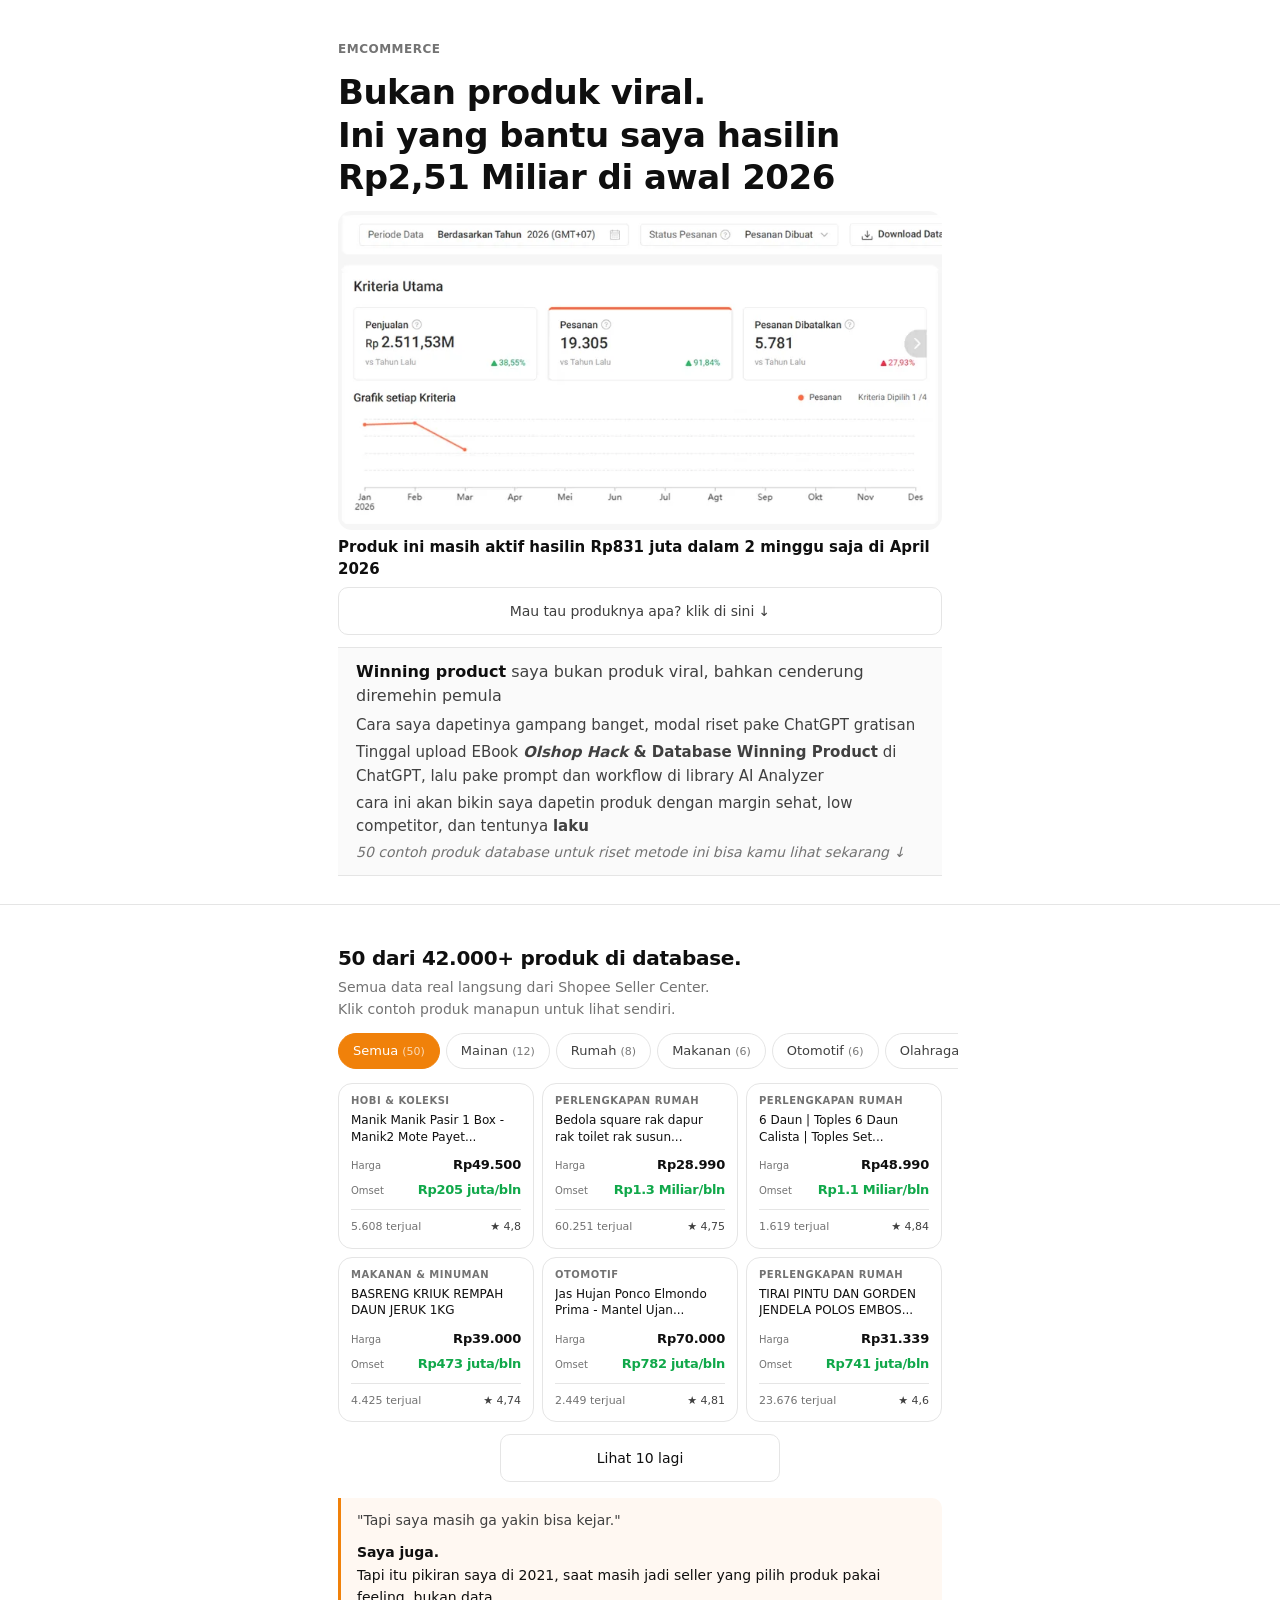
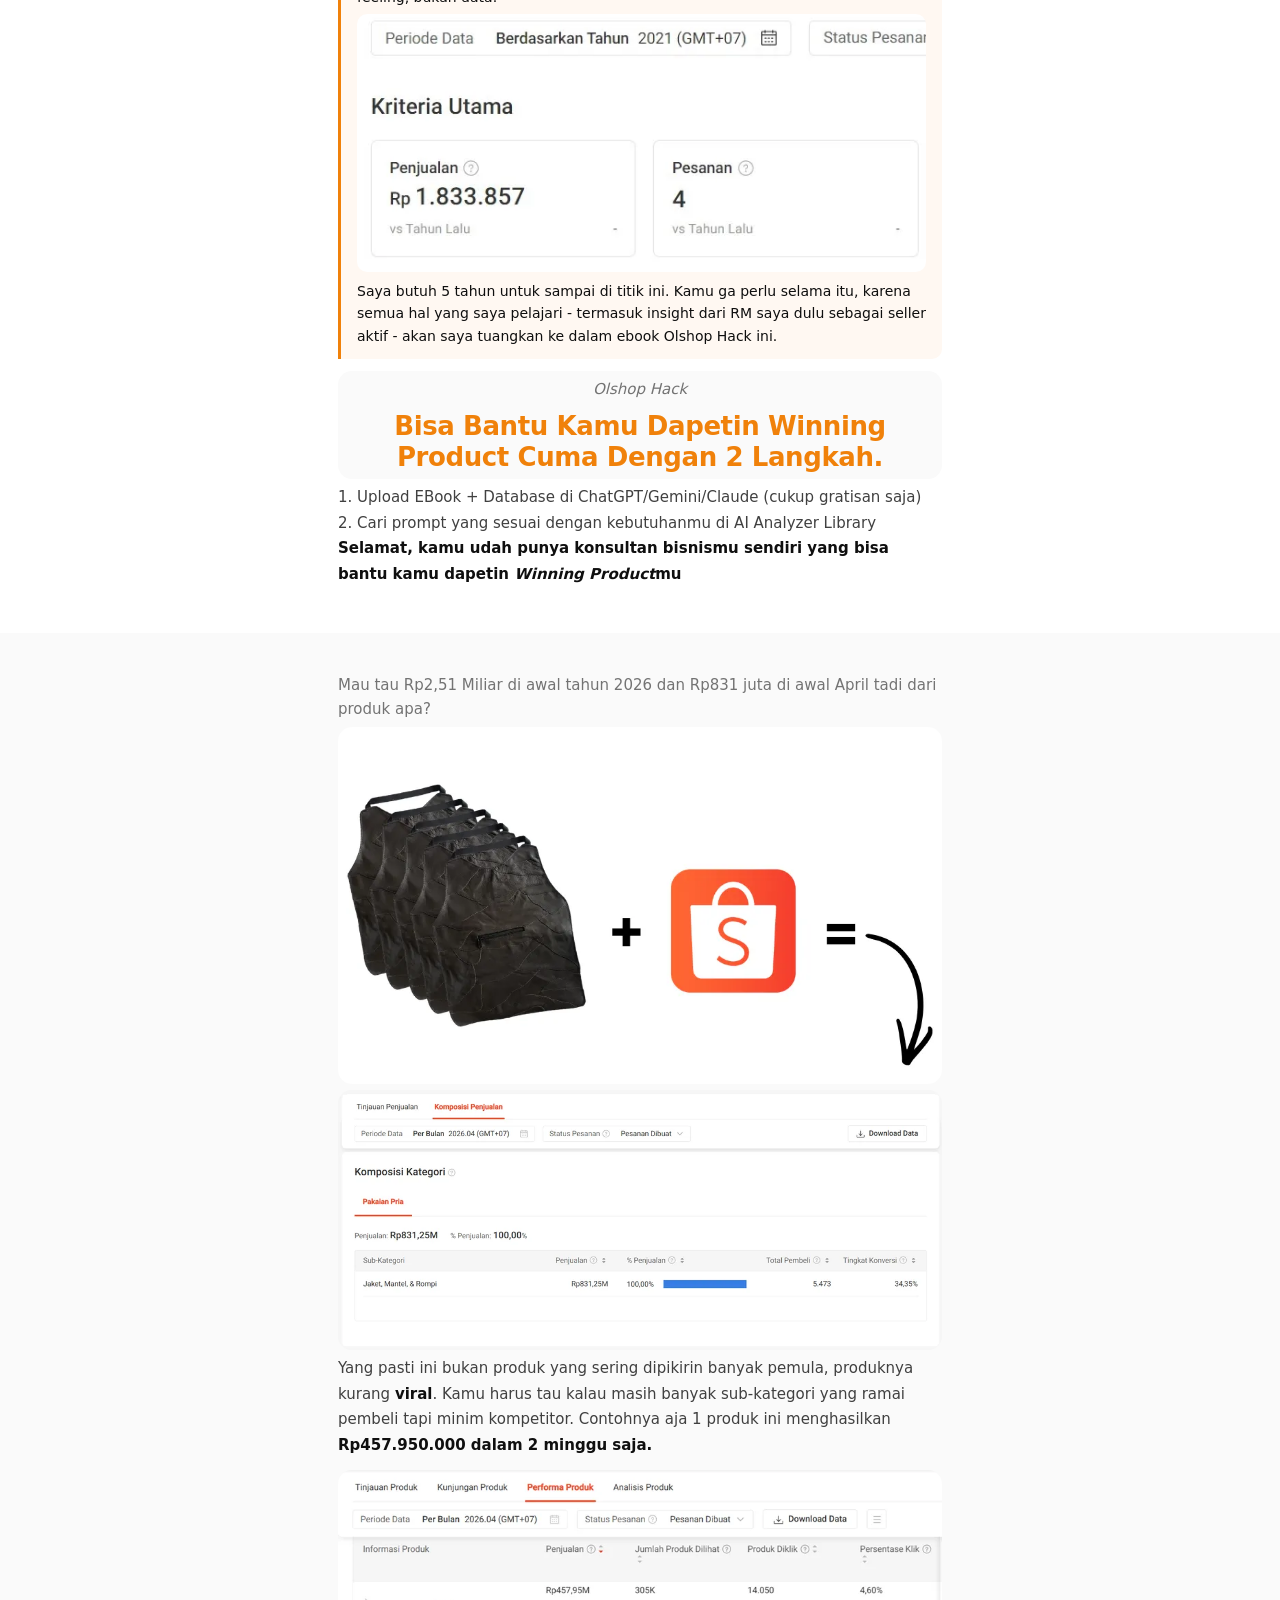
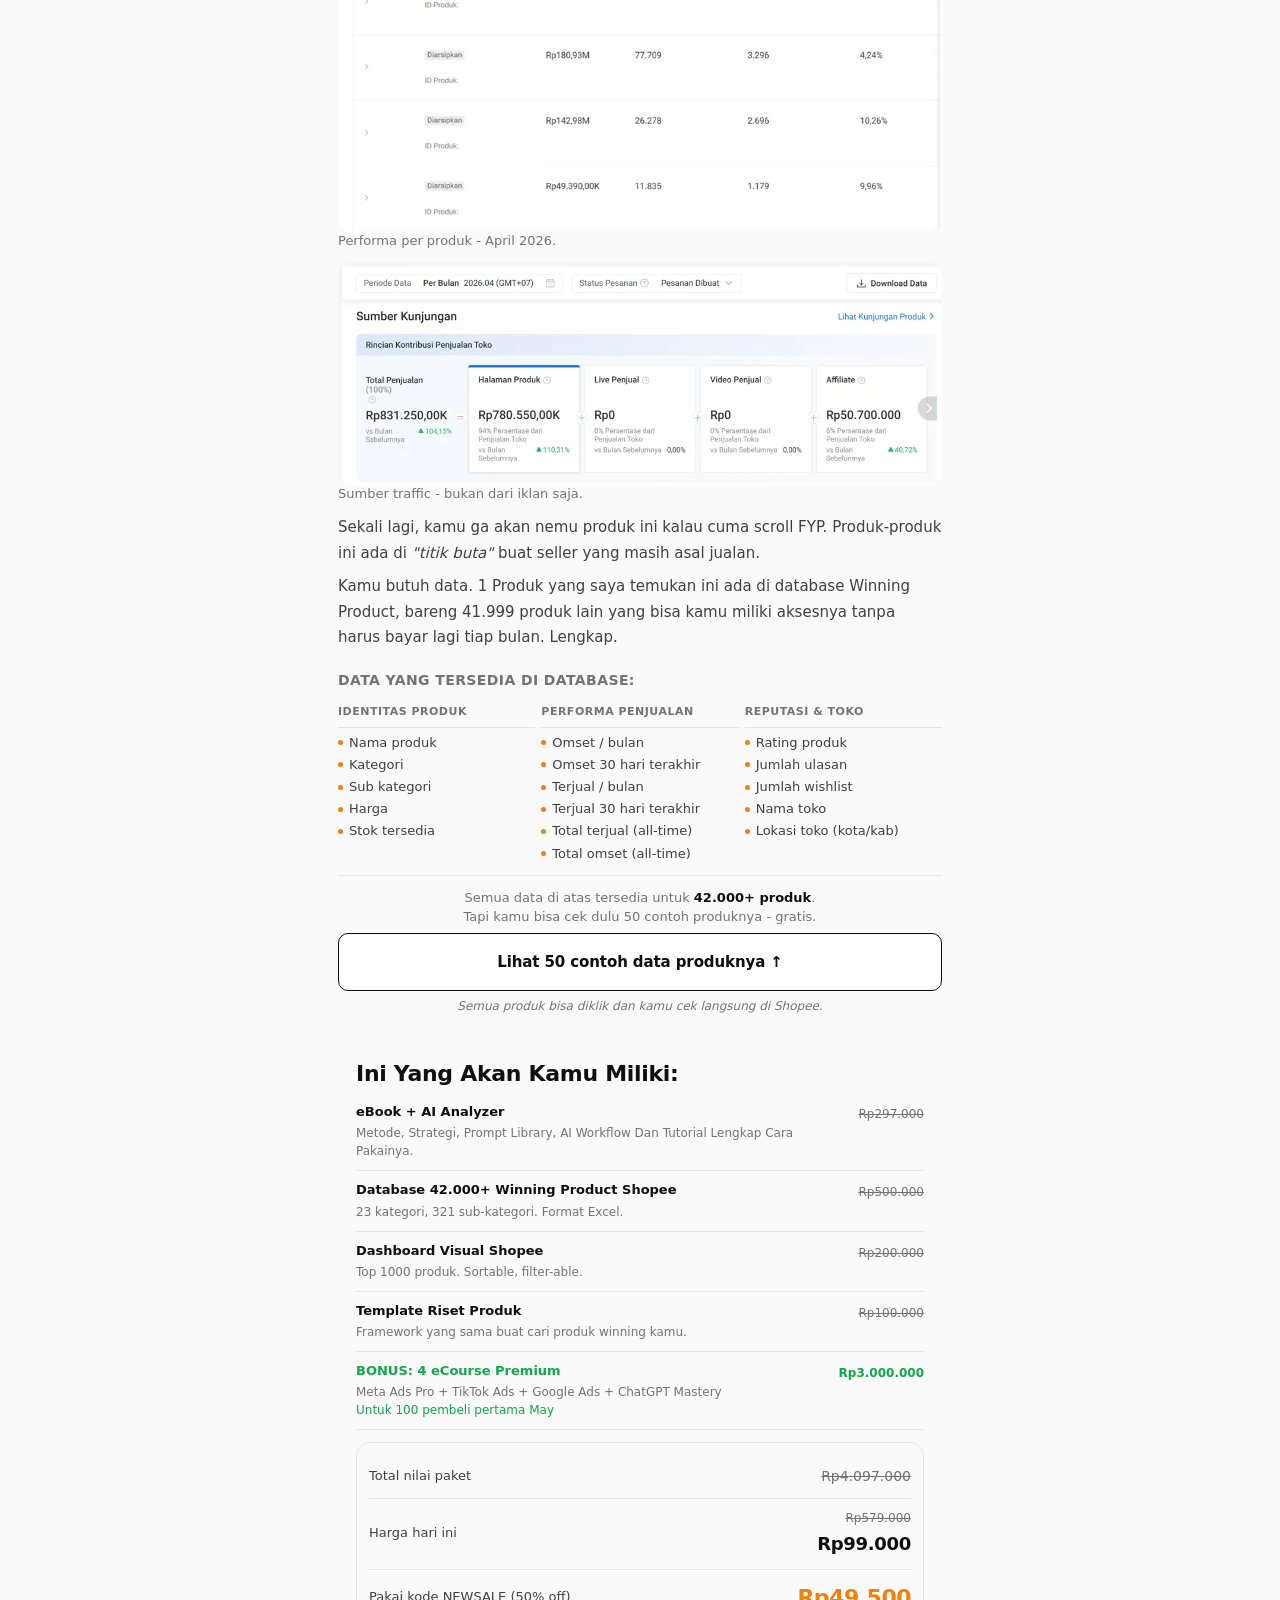
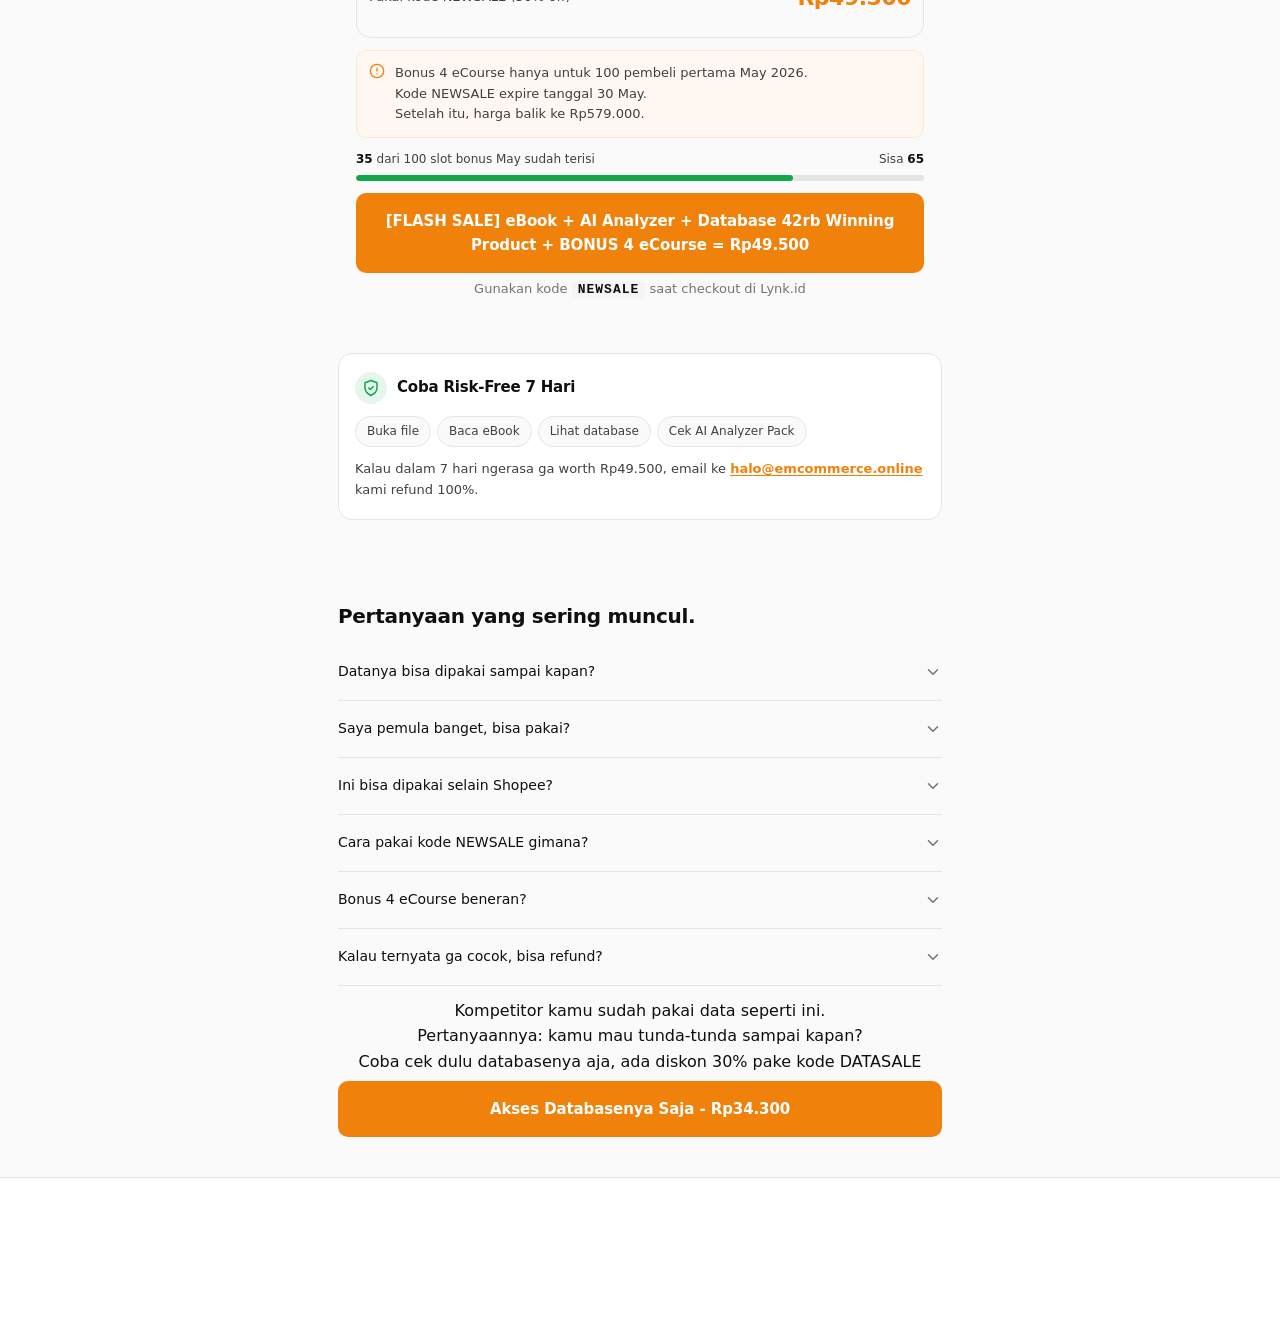
==== commit bab4cf43: "Update index.html" ====
--- a/index.html
+++ b/index.html
@@ -154,7 +154,7 @@
     <img src="/assets/img/MTD_21_Apr.webp" alt="Dashboard Shopee YTD 2026 Rp2.51 Miliar" class="hero__screenshot" loading="eager" fetchpriority="high" width="780" height="412">
 
     <p class="hero__screenshot-caption">Produk ini masih aktif hasilin Rp831 juta dalam 2 minggu saja di April 2026</p>
-    <a href="#revealSection" class="btn btn--ghost" style="display:block;width:100%;padding:12px 20px;border-radius:var(--radius-md);font-size:14px;font-weight:500;text-align:center;color:var(--color-neutral-700);border:1px solid var(--color-neutral-200);background:var(--color-white);margin-bottom:var(--space-md);letter-spacing:-0.1px;transition:border-color .15s,background .15s;" onmouseover="this.style.borderColor='var(--color-neutral-900)';this.style.background='var(--color-neutral-50)'" onmouseout="this.style.borderColor='var(--color-neutral-200)';this.style.background='var(--color-white)'">Cek hasil 2 minggu pertama bulan April 2026 di sini ↓</a>
+    <a href="#revealSection" class="btn btn--ghost" style="display:block;width:100%;padding:12px 20px;border-radius:var(--radius-md);font-size:14px;font-weight:500;text-align:center;color:var(--color-neutral-700);border:1px solid var(--color-neutral-200);background:var(--color-white);margin-bottom:var(--space-md);letter-spacing:-0.1px;transition:border-color .15s,background .15s;" onmouseover="this.style.borderColor='var(--color-neutral-900)';this.style.background='var(--color-neutral-50)'" onmouseout="this.style.borderColor='var(--color-neutral-200)';this.style.background='var(--color-white)'">Mau tau produknya apa? klik di sini ↓</a>
 
 <!-- ===== BRIDGING STRIP: Hero → Demo (explain mekanisme) ===== -->
 <section class="bridge-strip" aria-label="Penjelasan metode">
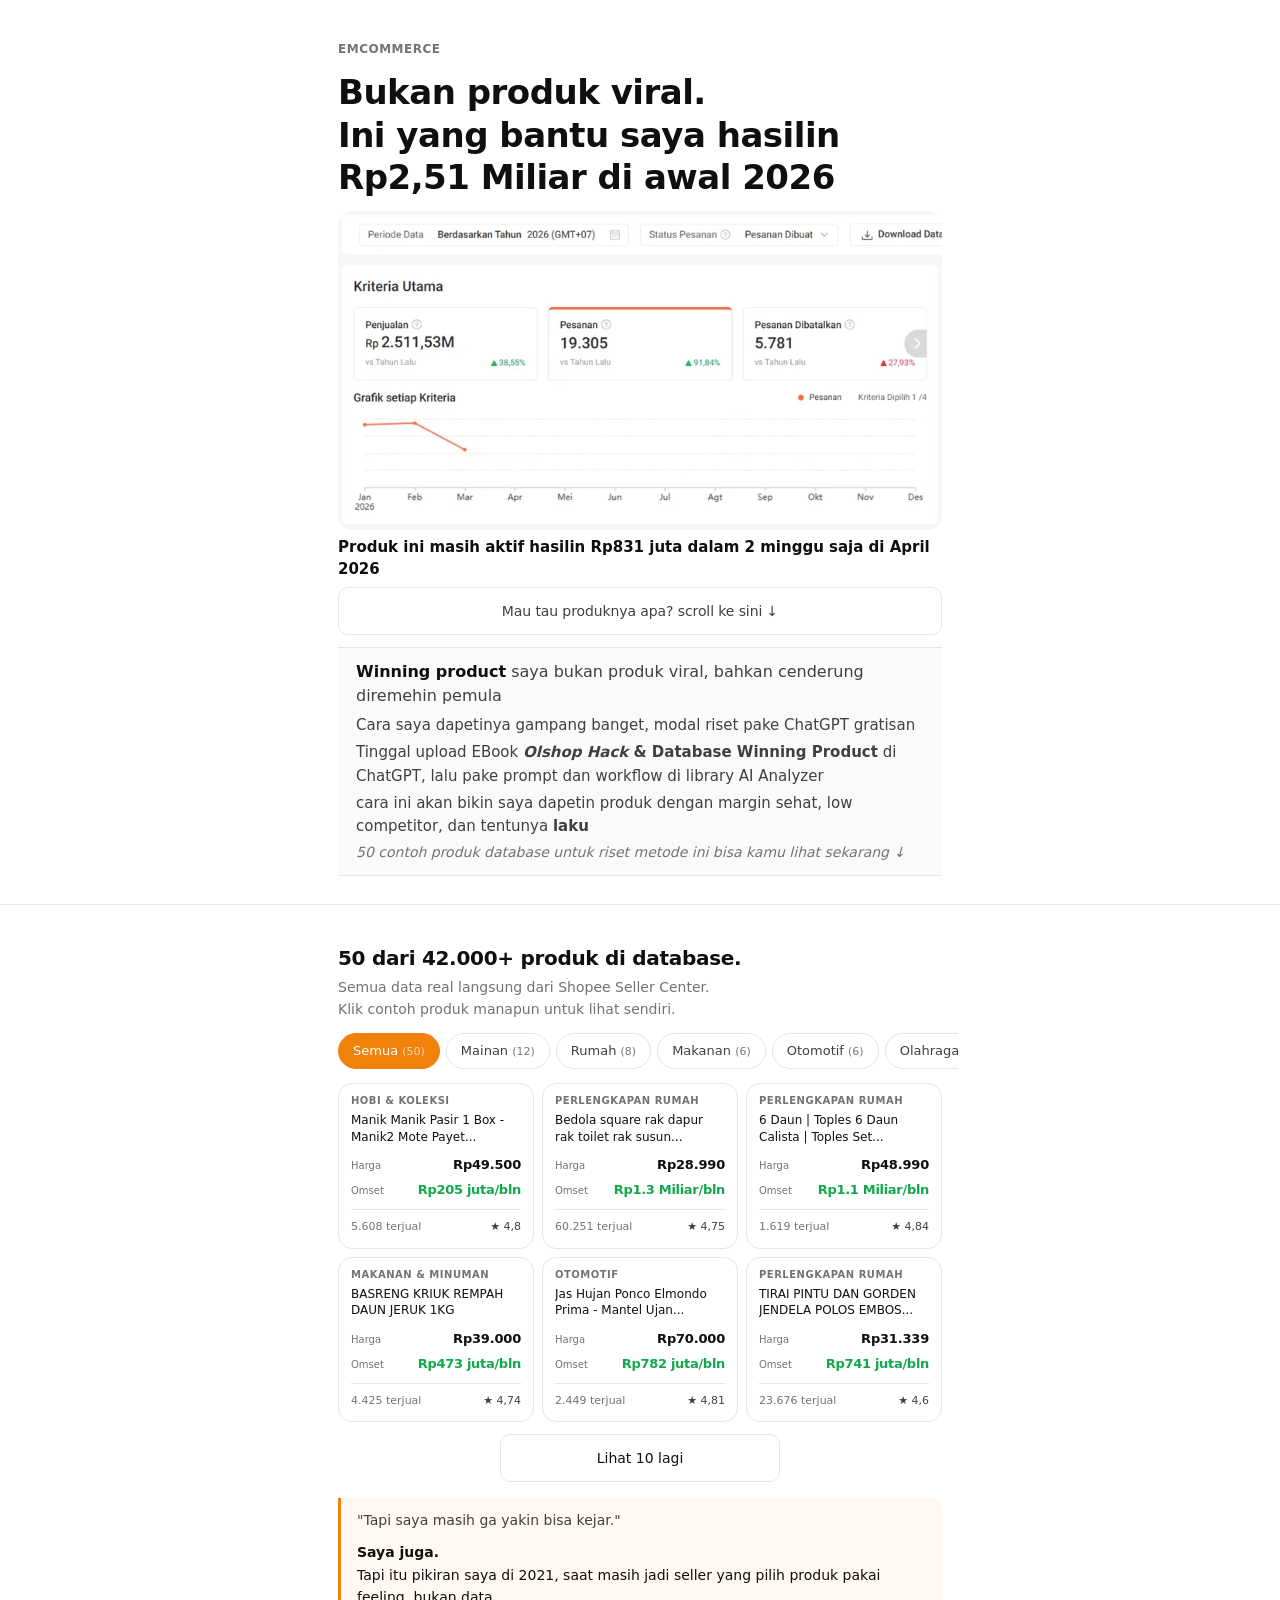
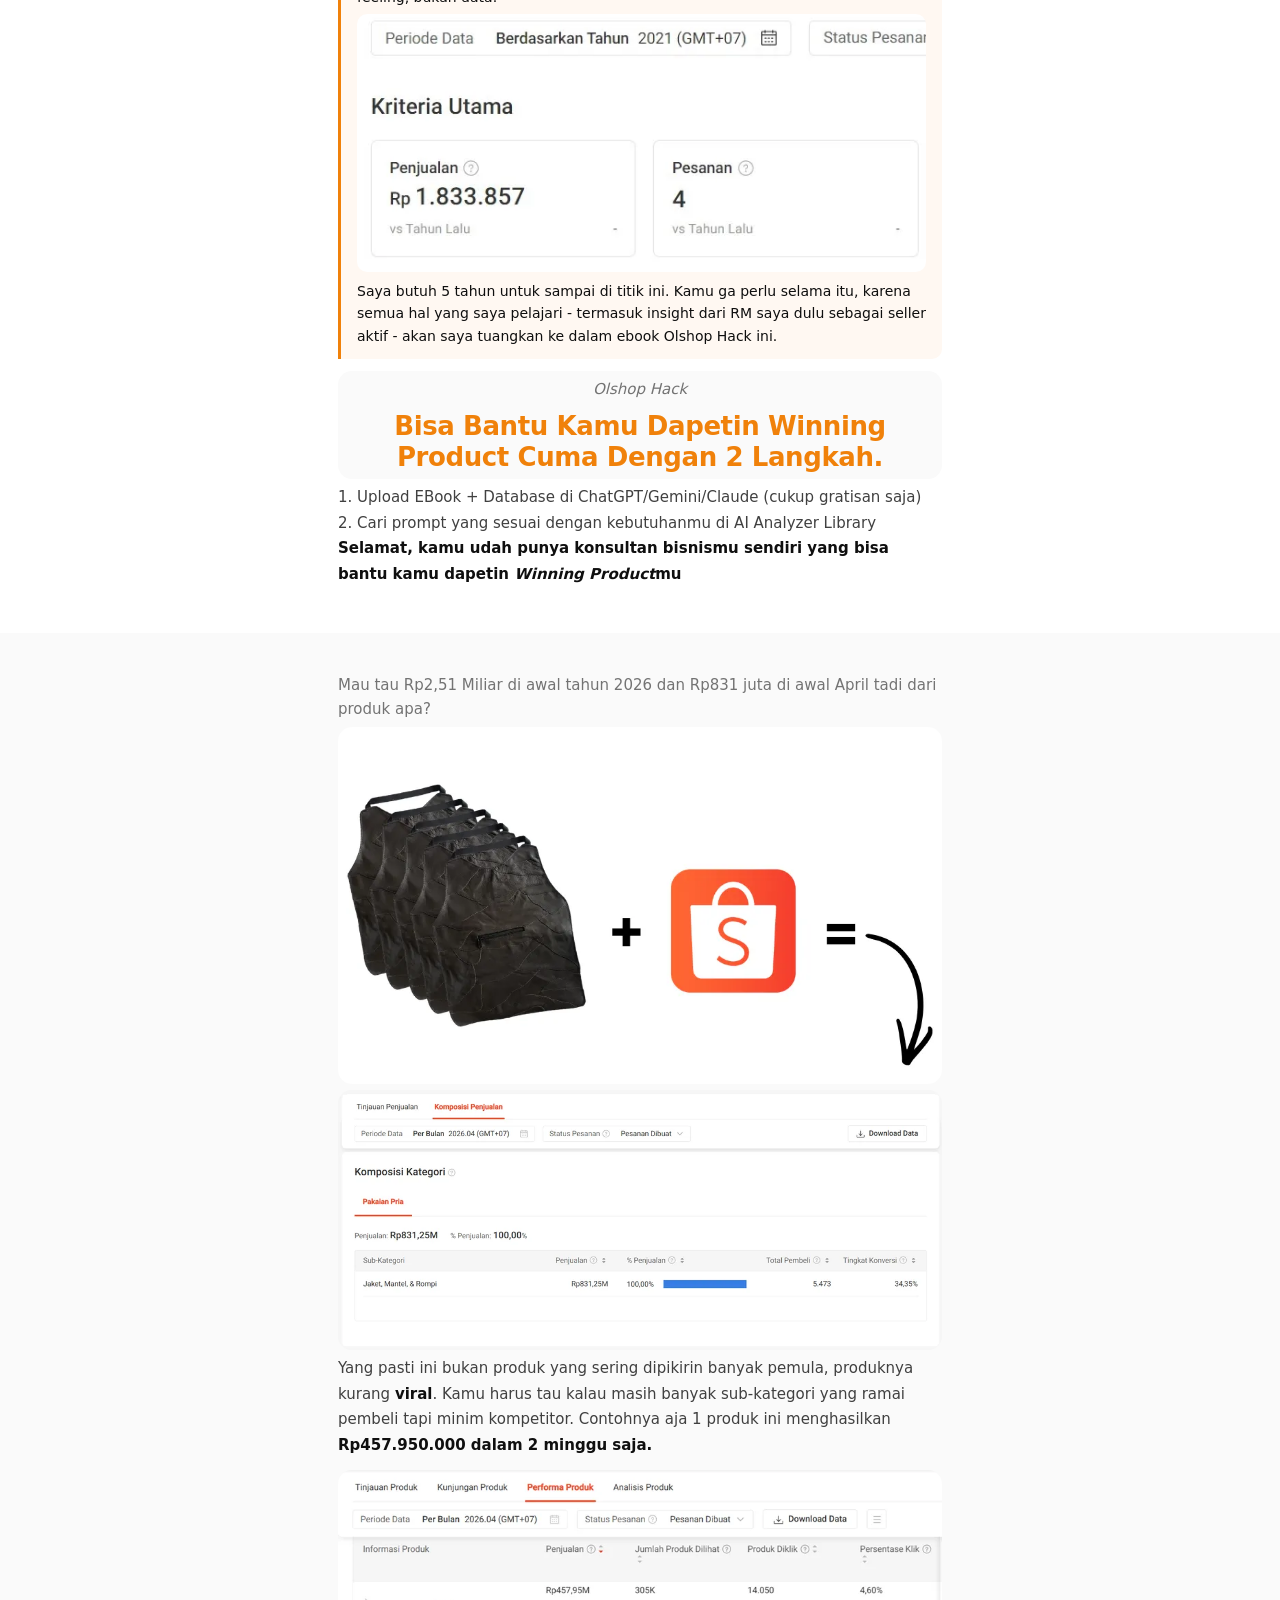
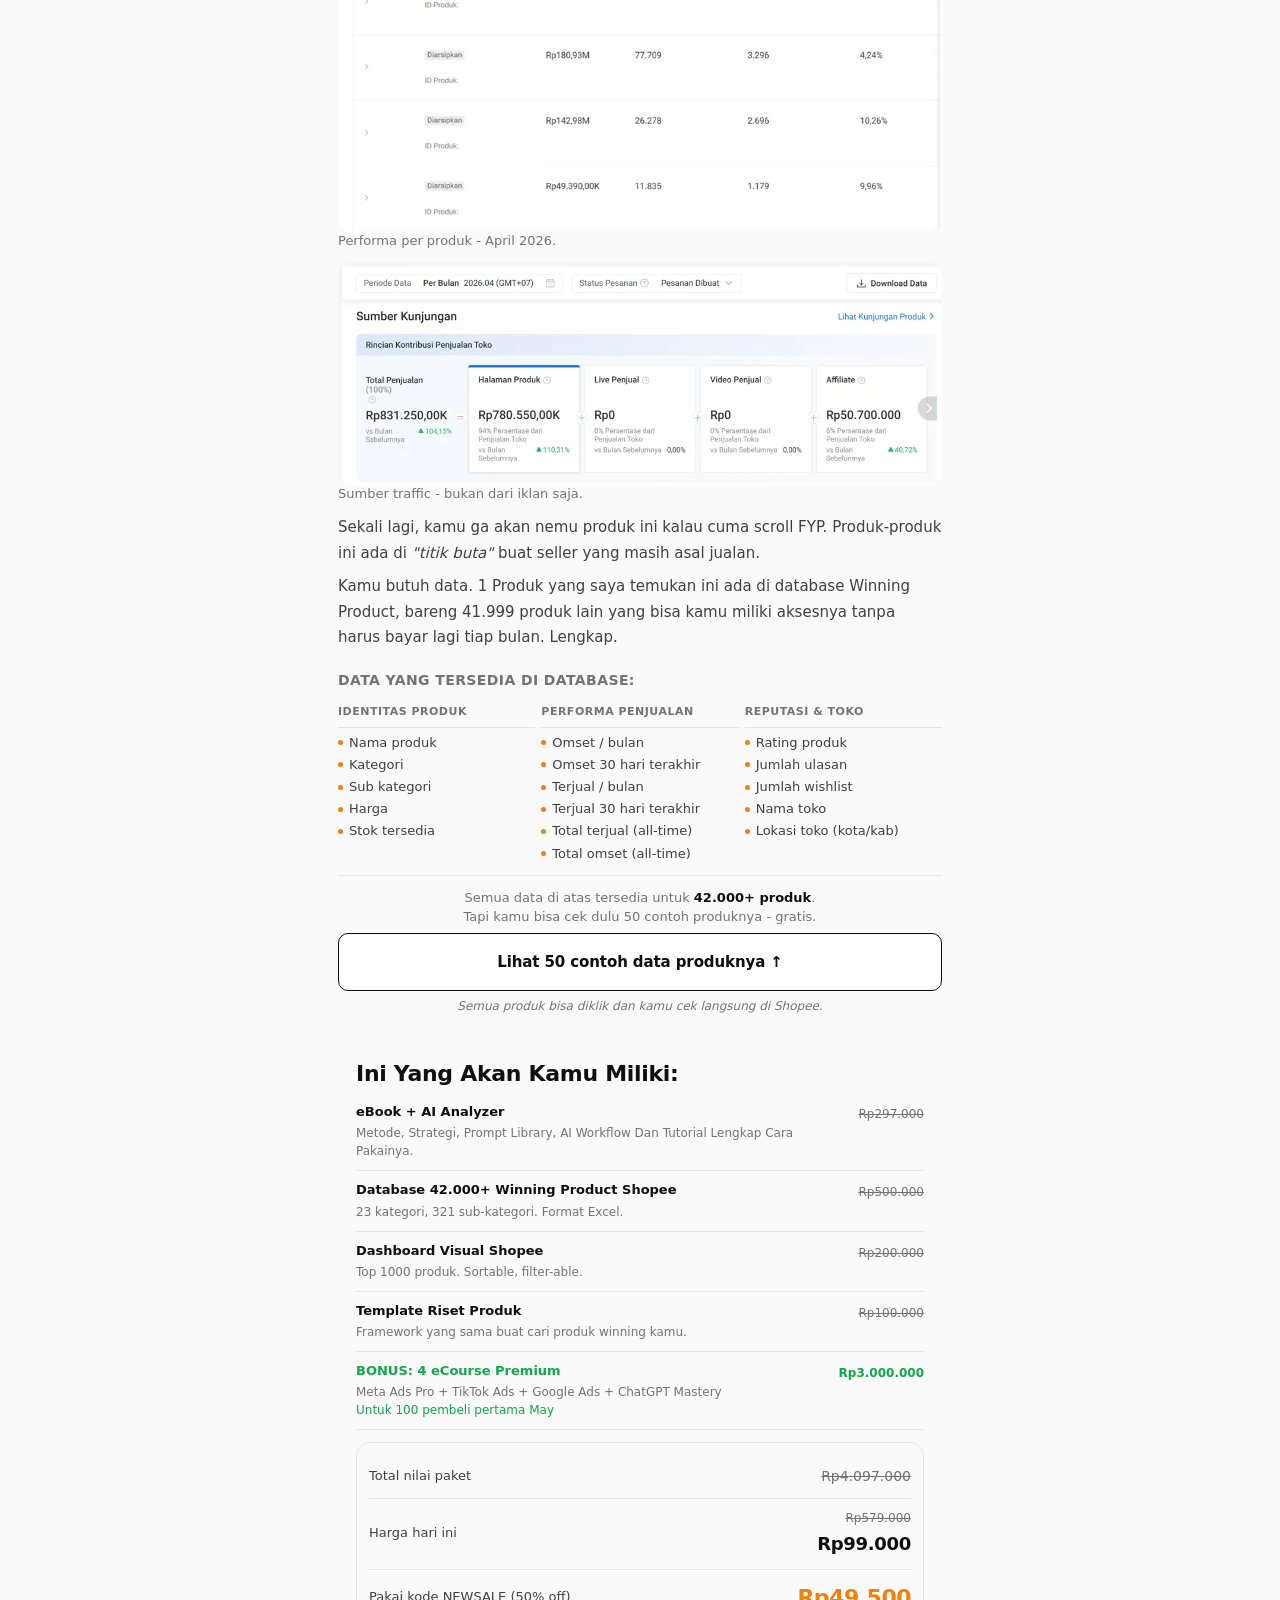
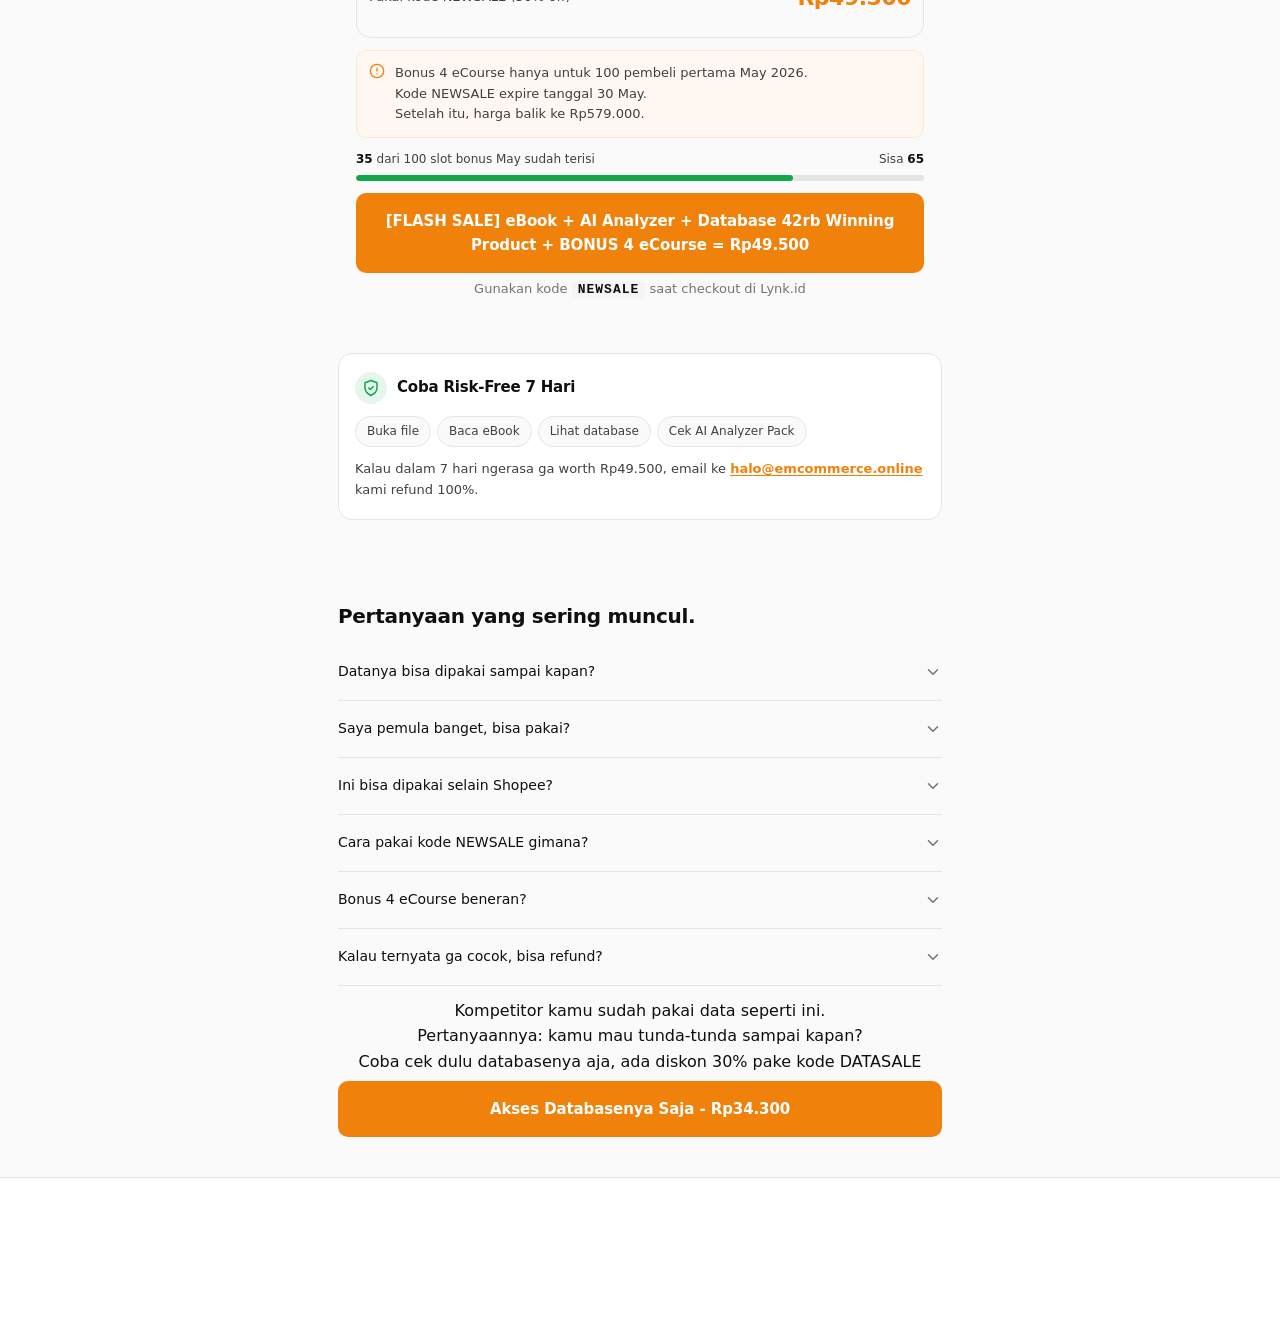
==== commit f3dff93a: "Update index.html" ====
--- a/index.html
+++ b/index.html
@@ -154,7 +154,7 @@
     <img src="/assets/img/MTD_21_Apr.webp" alt="Dashboard Shopee YTD 2026 Rp2.51 Miliar" class="hero__screenshot" loading="eager" fetchpriority="high" width="780" height="412">
 
     <p class="hero__screenshot-caption">Produk ini masih aktif hasilin Rp831 juta dalam 2 minggu saja di April 2026</p>
-    <a href="#revealSection" class="btn btn--ghost" style="display:block;width:100%;padding:12px 20px;border-radius:var(--radius-md);font-size:14px;font-weight:500;text-align:center;color:var(--color-neutral-700);border:1px solid var(--color-neutral-200);background:var(--color-white);margin-bottom:var(--space-md);letter-spacing:-0.1px;transition:border-color .15s,background .15s;" onmouseover="this.style.borderColor='var(--color-neutral-900)';this.style.background='var(--color-neutral-50)'" onmouseout="this.style.borderColor='var(--color-neutral-200)';this.style.background='var(--color-white)'">Mau tau produknya apa? klik di sini ↓</a>
+    <a href="#revealSection" class="btn btn--ghost" style="display:block;width:100%;padding:12px 20px;border-radius:var(--radius-md);font-size:14px;font-weight:500;text-align:center;color:var(--color-neutral-700);border:1px solid var(--color-neutral-200);background:var(--color-white);margin-bottom:var(--space-md);letter-spacing:-0.1px;transition:border-color .15s,background .15s;" onmouseover="this.style.borderColor='var(--color-neutral-900)';this.style.background='var(--color-neutral-50)'" onmouseout="this.style.borderColor='var(--color-neutral-200)';this.style.background='var(--color-white)'">Mau tau produknya apa? scroll ke sini ↓</a>
 
 <!-- ===== BRIDGING STRIP: Hero → Demo (explain mekanisme) ===== -->
 <section class="bridge-strip" aria-label="Penjelasan metode">
